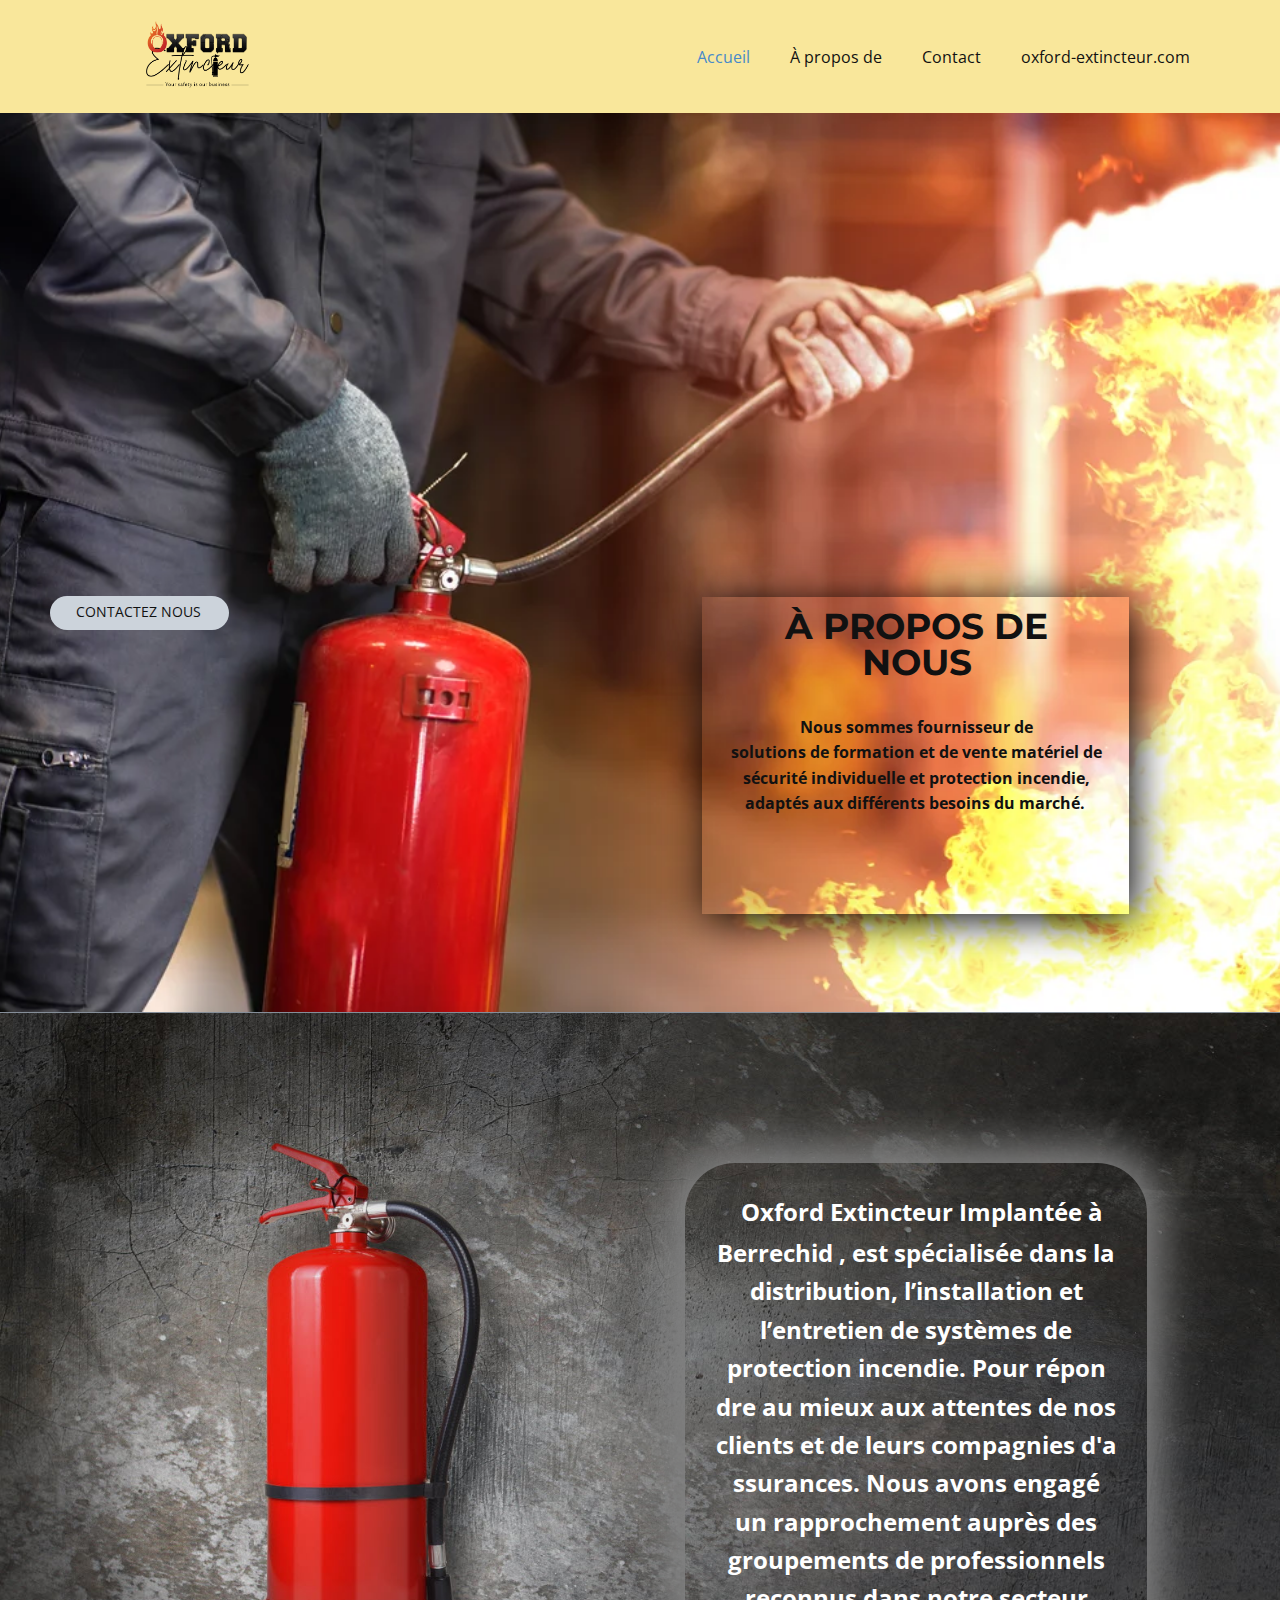
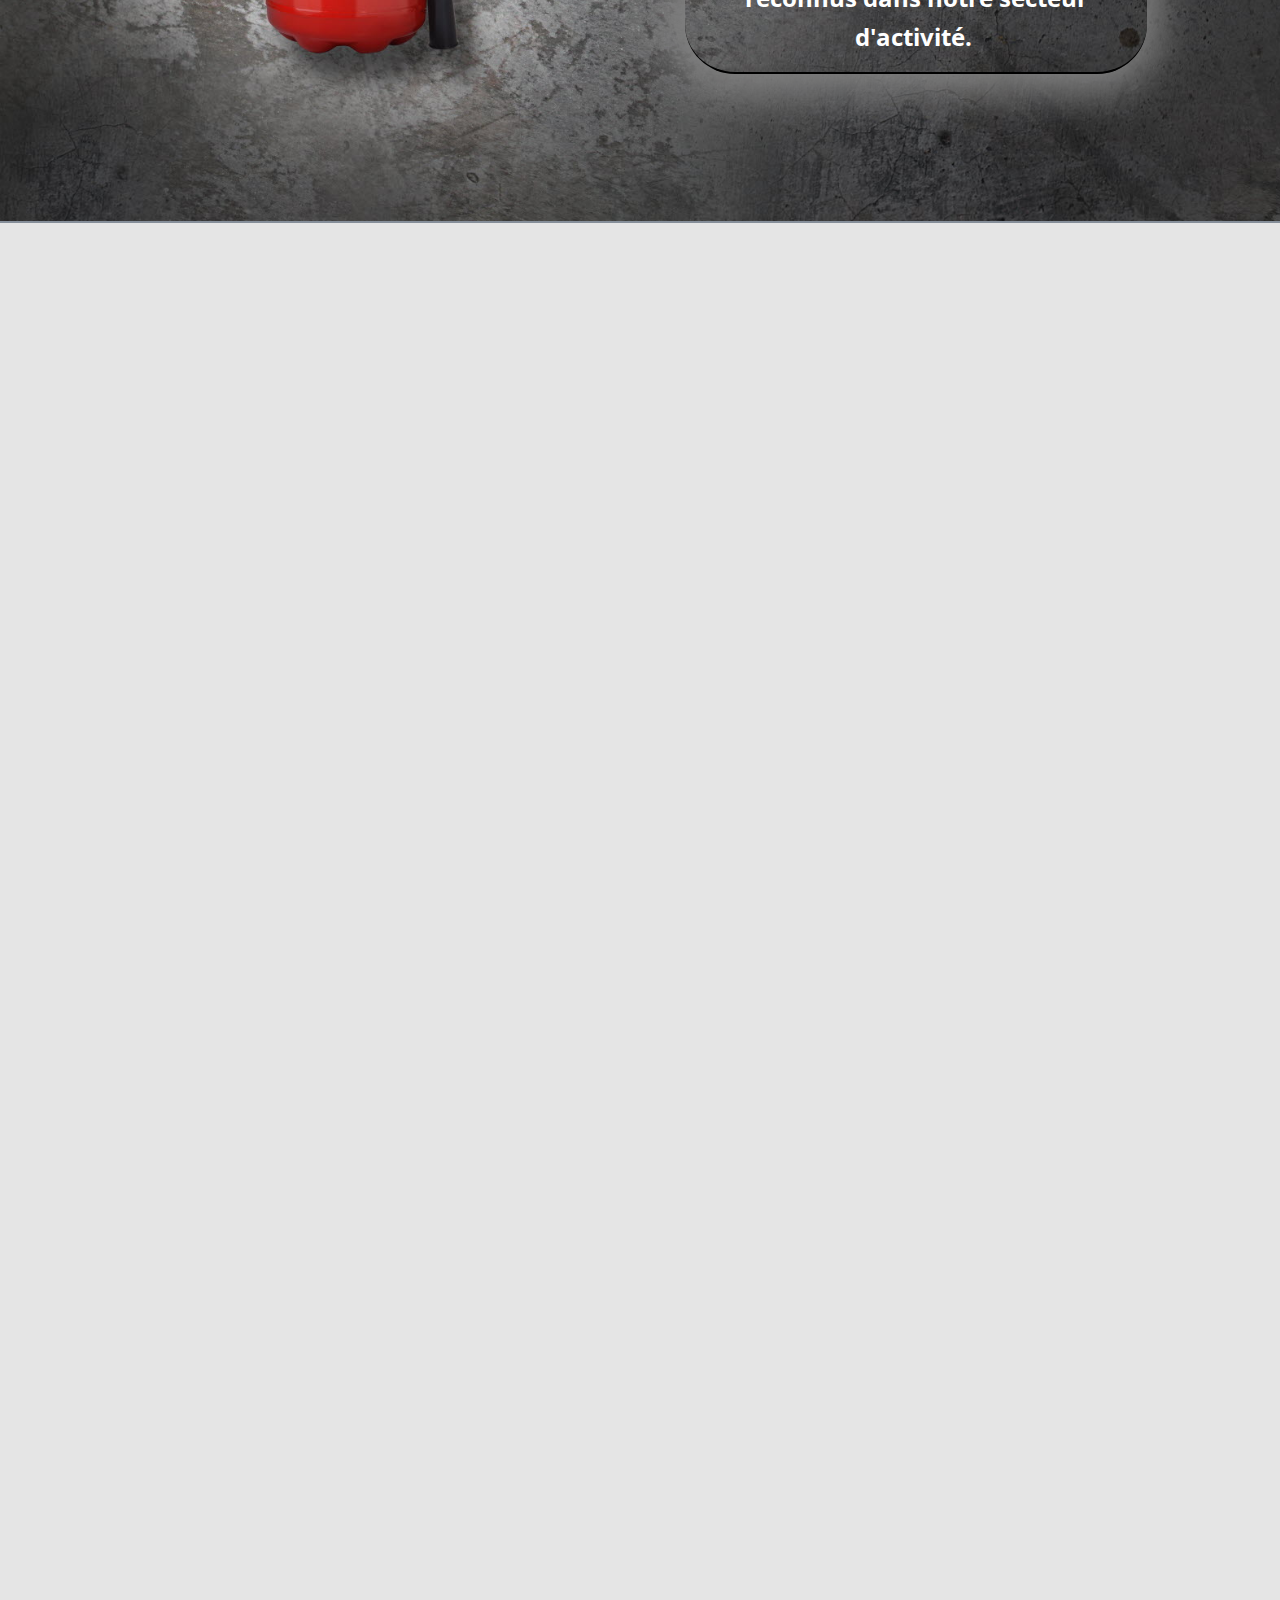
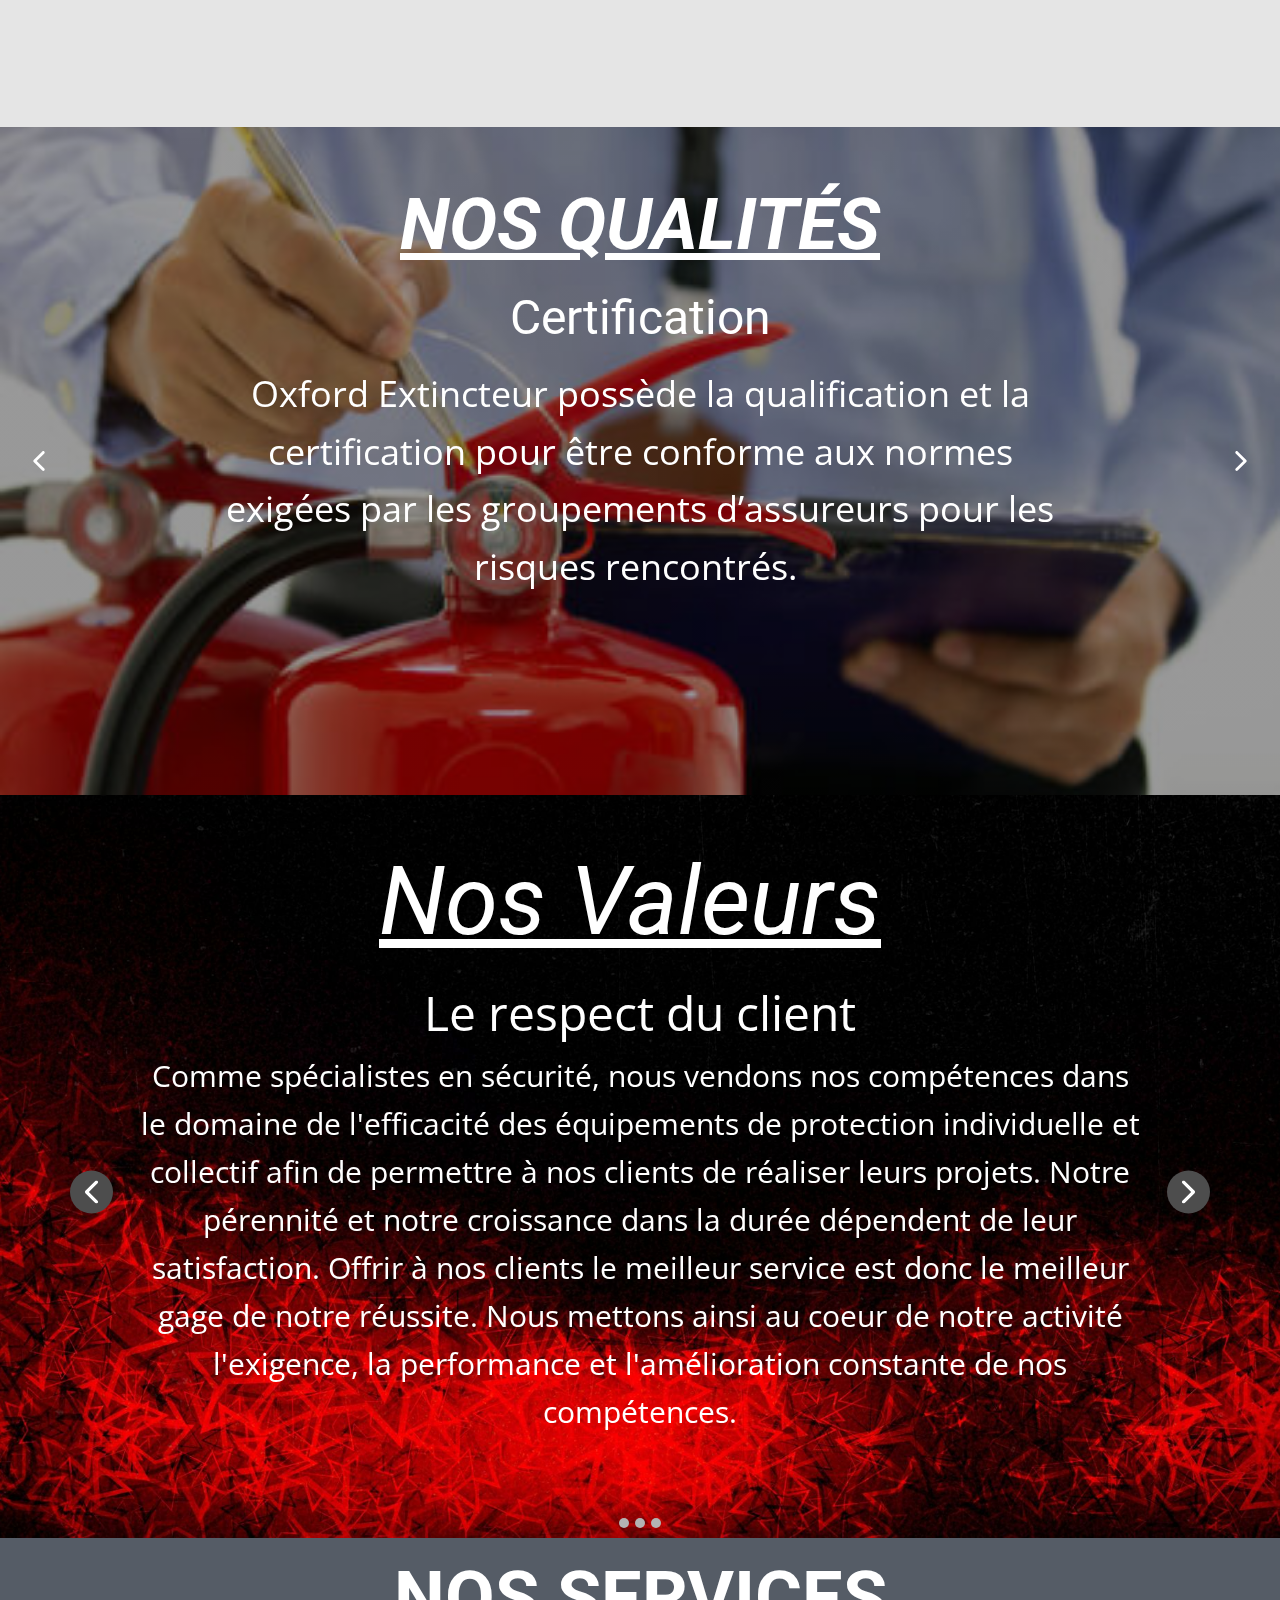
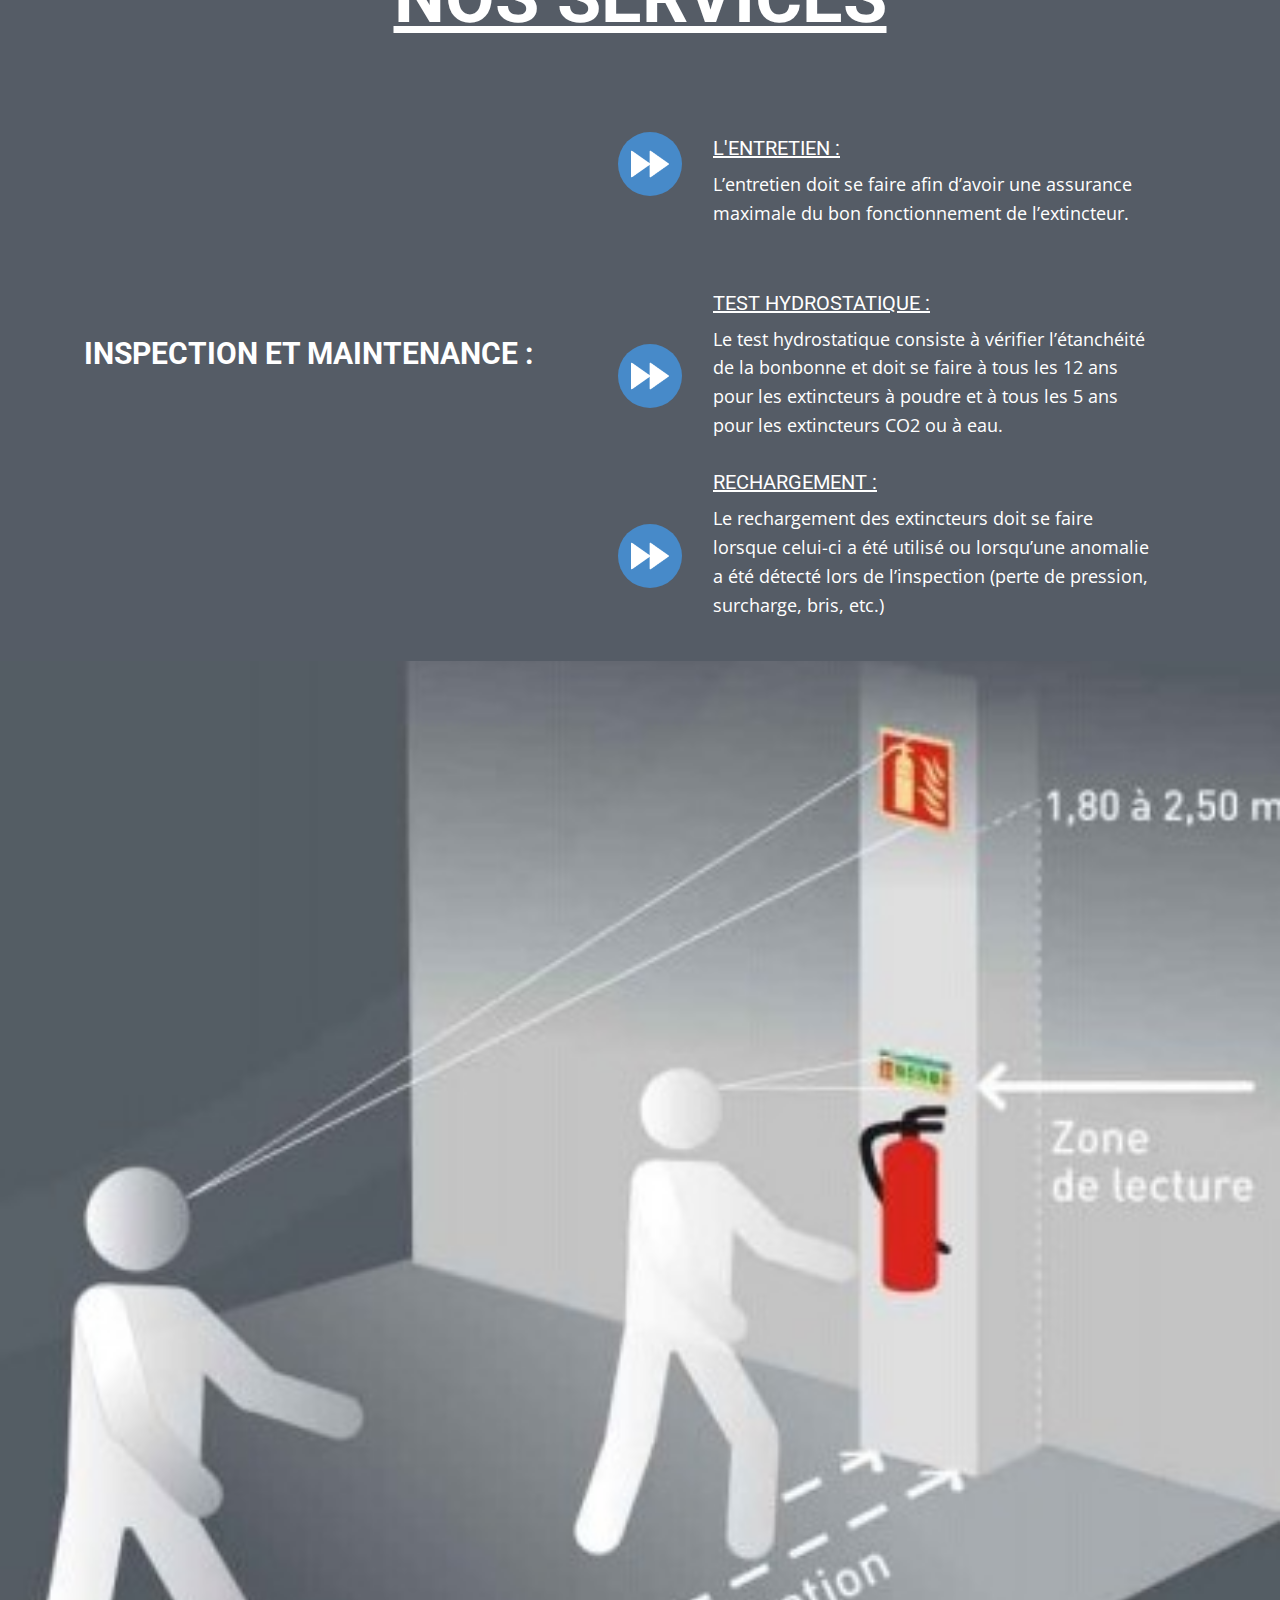
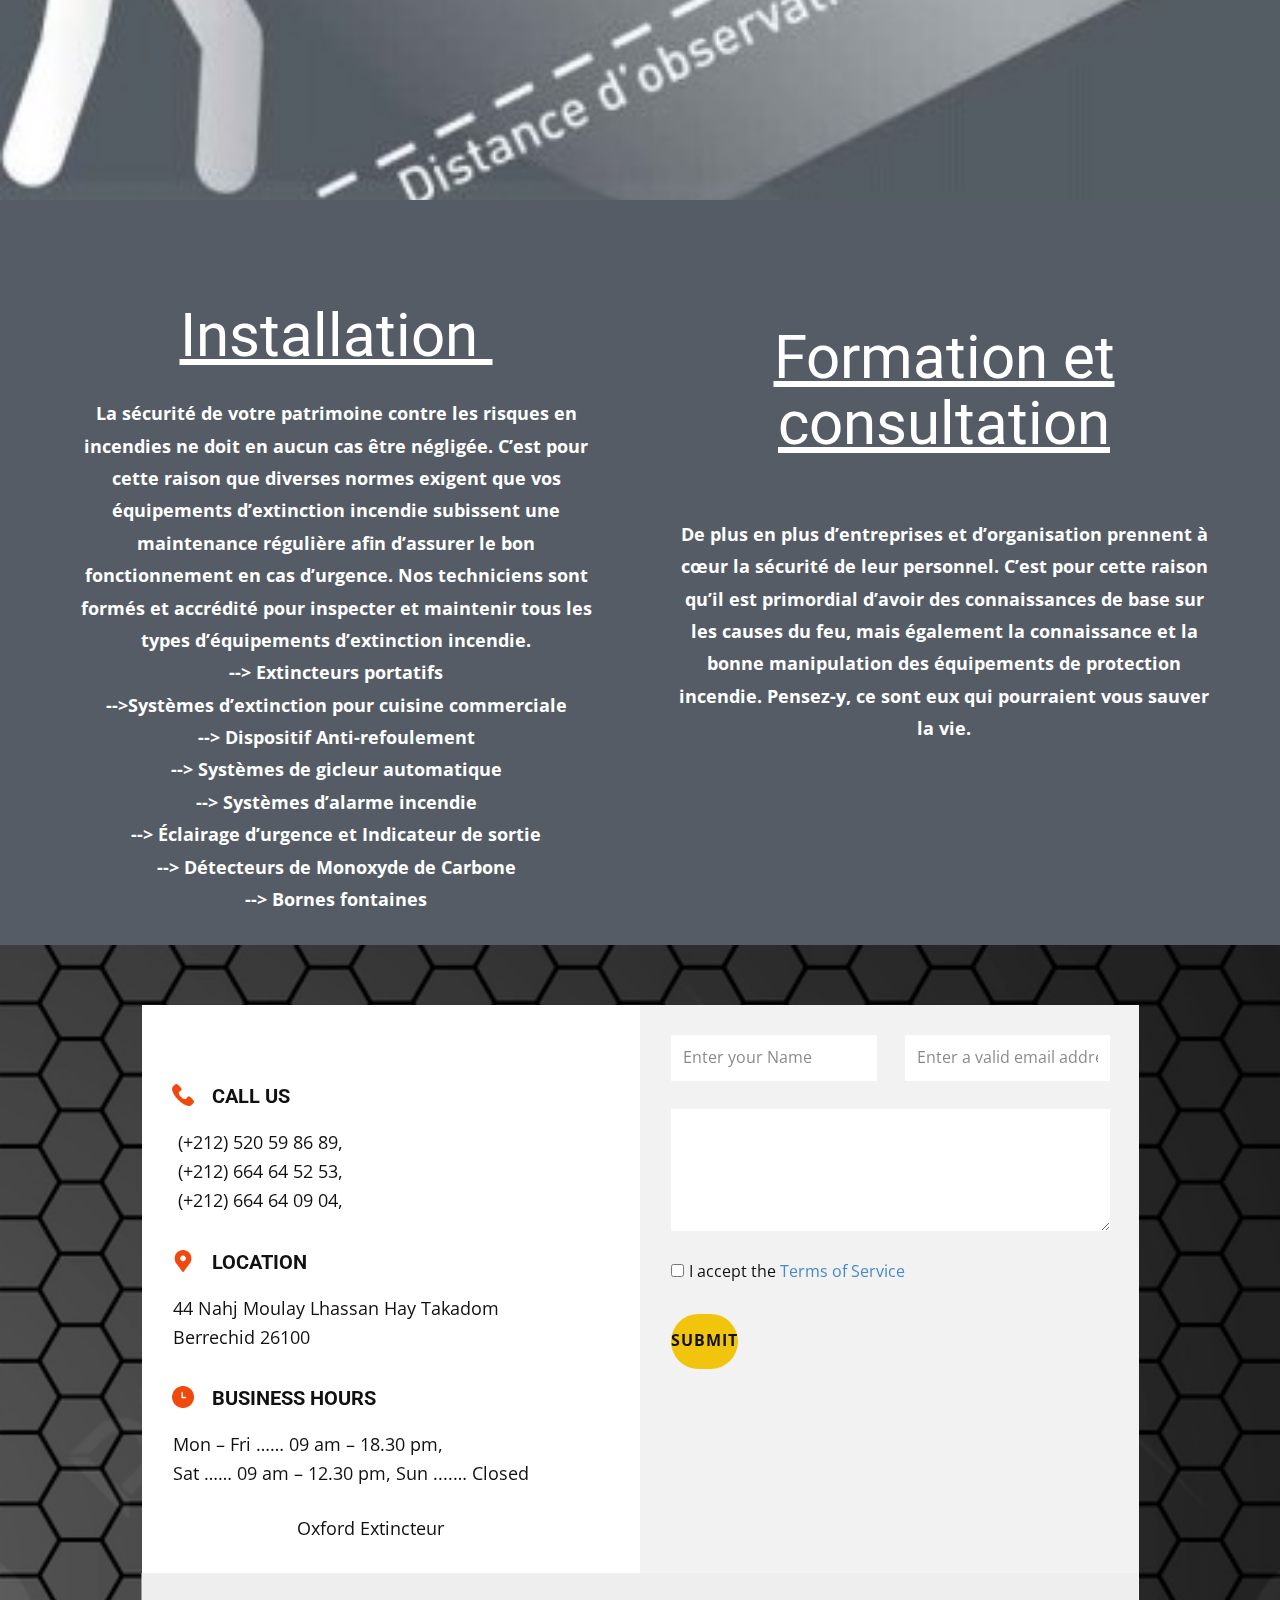
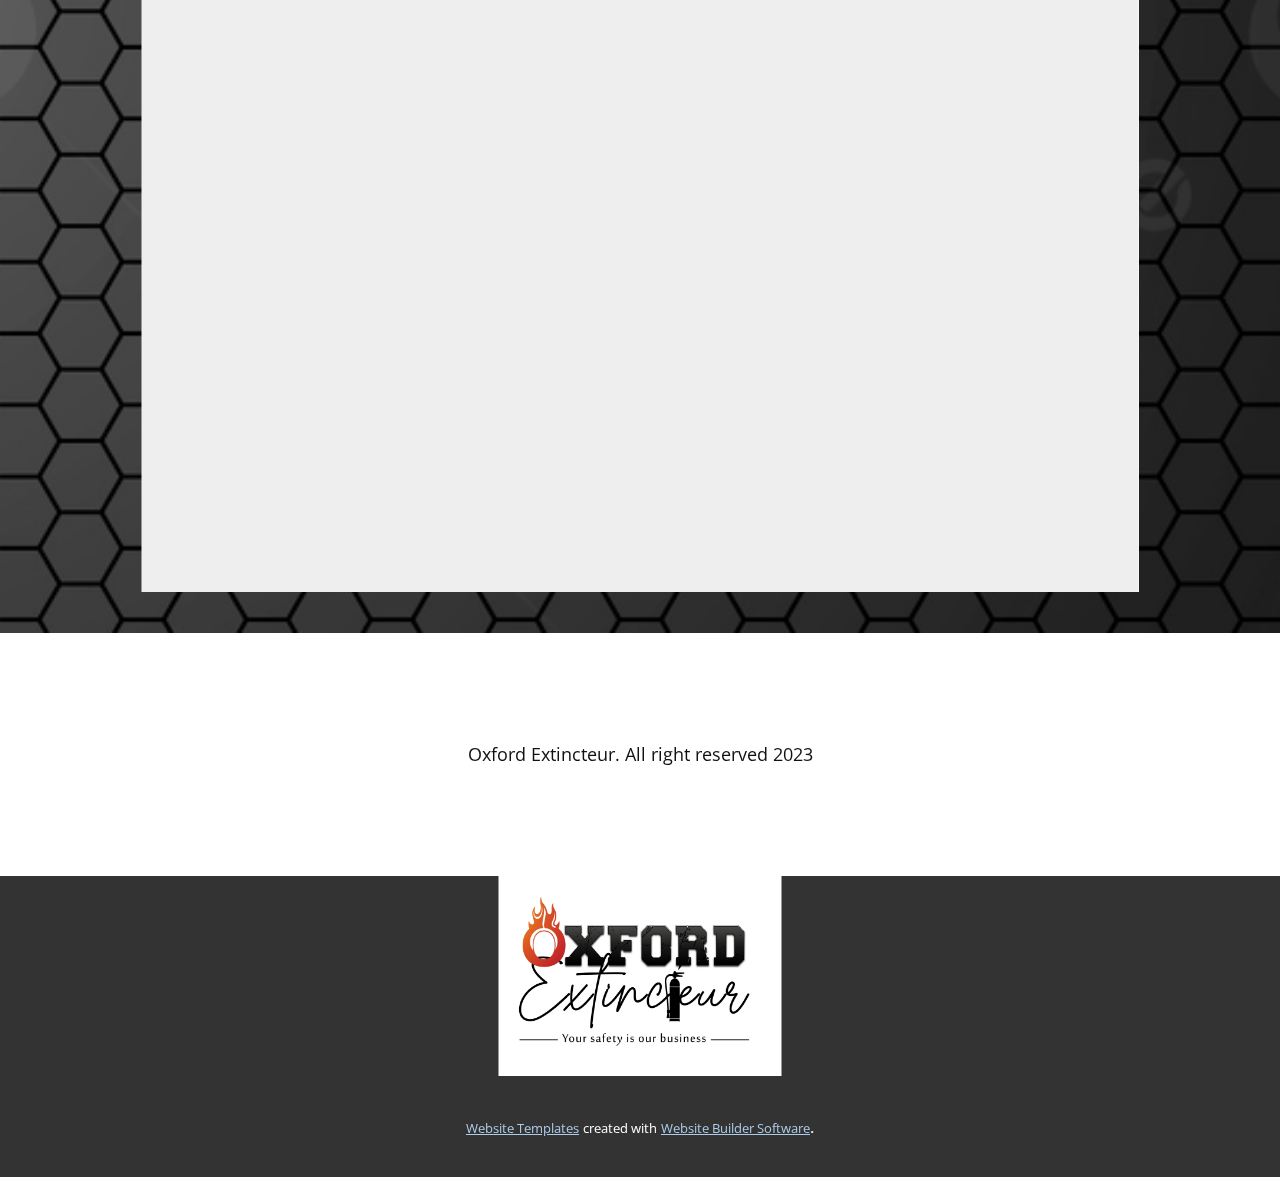
==== index.html @ 71be95d6 "mycomm" ====
<!DOCTYPE html>
<html style="font-size: 16px;" lang="fr"><head>
    <meta name="viewport" content="width=device-width, initial-scale=1.0">
    <meta charset="utf-8">
    <meta name="keywords" content="Plan. Perform. Inspire., Analysis, Planning, Design, Building, Seattle FireDepartment, Follow Us">
    <meta name="description" content="">
    <title>Accueil</title>
    <link rel="stylesheet" href="nicepage.css" media="screen">
<link rel="stylesheet" href="Accueil.css" media="screen">
    <script class="u-script" type="text/javascript" src="jquery.js" defer=""></script>
    <script class="u-script" type="text/javascript" src="nicepage.js" defer=""></script>
    <meta name="generator" content="Nicepage 5.7.9, nicepage.com">
    <meta name="referrer" content="origin">
    <link id="u-theme-google-font" rel="stylesheet" href="https://fonts.googleapis.com/css?family=Roboto:100,100i,300,300i,400,400i,500,500i,700,700i,900,900i|Open+Sans:300,300i,400,400i,500,500i,600,600i,700,700i,800,800i">
    <link id="u-page-google-font" rel="stylesheet" href="https://fonts.googleapis.com/css?family=Montserrat:100,100i,200,200i,300,300i,400,400i,500,500i,600,600i,700,700i,800,800i,900,900i|Playfair+Display:400,400i,500,500i,600,600i,700,700i,800,800i,900,900i">
    
    
    
    
    
    
    
    
    
    
    <script type="application/ld+json">{
		"@context": "http://schema.org",
		"@type": "Organization",
		"name": "",
		"logo": "images/PNG-Noir.png"
}</script>
    <meta name="theme-color" content="#478ac9">
    <meta property="og:title" content="Accueil">
    <meta property="og:type" content="website">
  <meta data-intl-tel-input-cdn-path="intlTelInput/"></head>
  <body data-home-page="Accueil.html" data-home-page-title="Accueil" class="u-body u-xl-mode" data-lang="fr"><header class="u-clearfix u-header u-palette-3-light-2 u-header" id="sec-487e"><div class="u-clearfix u-sheet u-sheet-1">
        <a href="https://nicepage.com" class="u-image u-logo u-image-1" data-image-width="11577" data-image-height="8193">
          <img src="images/PNG-Noir.png" class="u-logo-image u-logo-image-1">
        </a>
        <nav class="u-menu u-menu-one-level u-offcanvas u-menu-1">
          <div class="menu-collapse" style="font-size: 1rem; letter-spacing: 0px;">
            <a class="u-button-style u-custom-left-right-menu-spacing u-custom-padding-bottom u-custom-top-bottom-menu-spacing u-nav-link u-text-active-palette-1-base u-text-hover-palette-2-base" href="#">
              <svg class="u-svg-link" viewBox="0 0 24 24"><use xmlns:xlink="http://www.w3.org/1999/xlink" xlink:href="#menu-hamburger"></use></svg>
              <svg class="u-svg-content" version="1.1" id="menu-hamburger" viewBox="0 0 16 16" x="0px" y="0px" xmlns:xlink="http://www.w3.org/1999/xlink" xmlns="http://www.w3.org/2000/svg"><g><rect y="1" width="16" height="2"></rect><rect y="7" width="16" height="2"></rect><rect y="13" width="16" height="2"></rect>
</g></svg>
            </a>
          </div>
          <div class="u-custom-menu u-nav-container">
            <ul class="u-nav u-unstyled u-nav-1"><li class="u-nav-item"><a class="u-button-style u-nav-link u-text-active-palette-1-base u-text-hover-palette-2-base" href="Accueil.html" style="padding: 10px 20px;">Accueil</a>
</li><li class="u-nav-item"><a class="u-button-style u-nav-link u-text-active-palette-1-base u-text-hover-palette-2-base" href="oxford-extincteur.com" style="padding: 10px 20px;">À propos de</a>
</li><li class="u-nav-item"><a class="u-button-style u-nav-link u-text-active-palette-1-base u-text-hover-palette-2-base" href="tel:0520598689" style="padding: 10px 20px;">Contact</a>
</li><li class="u-nav-item"><a class="u-button-style u-nav-link u-text-active-palette-1-base u-text-hover-palette-2-base" href="Page-1.html" style="padding: 10px 20px;">oxford-extincteur.com</a>
</li></ul>
          </div>
          <div class="u-custom-menu u-nav-container-collapse">
            <div class="u-black u-container-style u-inner-container-layout u-opacity u-opacity-95 u-sidenav">
              <div class="u-inner-container-layout u-sidenav-overflow">
                <div class="u-menu-close"></div>
                <ul class="u-align-center u-nav u-popupmenu-items u-unstyled u-nav-2"><li class="u-nav-item"><a class="u-button-style u-nav-link" href="Accueil.html">Accueil</a>
</li><li class="u-nav-item"><a class="u-button-style u-nav-link" href="oxford-extincteur.com">À propos de</a>
</li><li class="u-nav-item"><a class="u-button-style u-nav-link" href="tel:0520598689">Contact</a>
</li><li class="u-nav-item"><a class="u-button-style u-nav-link" href="Page-1.html">oxford-extincteur.com</a>
</li></ul>
              </div>
            </div>
            <div class="u-black u-menu-overlay u-opacity u-opacity-70"></div>
          </div>
        </nav>
      </div></header>
    <section class="u-clearfix u-image u-section-1" id="carousel_f0d8" data-image-width="1000" data-image-height="668">
      <div class="u-clearfix u-sheet u-sheet-1">
        <a href="tel:0520598689" class="u-btn u-btn-round u-button-style u-hover-palette-4-base u-palette-5-light-1 u-radius-50 u-btn-1">Contactez nous</a>
        <div class="u-align-center u-container-style u-group u-shape-rectangle u-group-1">
          <div class="u-container-layout u-valign-top u-container-layout-1">
            <h3 class="u-custom-font u-font-montserrat u-text u-text-1">à propos de Nous</h3>
            <p class="u-hover-feature u-text u-text-2"> Nous sommes&nbsp;fournisseur de solutions&nbsp;de&nbsp;formation&nbsp;et de vente&nbsp;matériel de sécurité individuelle&nbsp;et protection incendie,
adaptés aux différents besoins du marché.&nbsp;</p>
          </div>
        </div>
      </div>
      
    </section>
    <section class="u-align-center u-clearfix u-palette-5-dark-1 u-valign-middle u-section-2" id="carousel_028d">
      <div class="u-clearfix u-expanded-width u-layout-wrap u-layout-wrap-1">
        <div class="u-gutter-0 u-layout" style="">
          <div class="u-layout-row" style="">
            <div class="u-align-center u-container-style u-layout-cell u-palette-5-dark-1 u-size-60 u-layout-cell-1" data-animation-name="" data-animation-duration="0" data-animation-direction="">
              <div class="u-container-layout u-container-layout-1">
                <img class="u-expanded-width u-image u-image-1" src="images/arriereplan2.jpg" data-image-width="1600" data-image-height="993">
                <div class="u-border-2 u-border-black u-border-no-left u-border-no-right u-border-no-top u-container-style u-group u-preserve-proportions u-radius-50 u-shape-round u-group-1">
                  <div class="u-container-layout u-container-layout-2">
                    <p class="u-align-center u-text u-text-default u-text-1"><span class="u-icon"></span> &nbsp;​ Oxford Extincteur Implantée à Berrechid , est spécialisée dans la
di​stribution, l’installation et l’entretien de systèmes de protection incendie.
Pour rép​on​dre au mieux aux attentes de nos clients et de
leurs compagnies d'a​ssurances. Nous avons engagé un rapprochement auprès des
groupements de professionnels reconnus dans notre secteur d'activité.&nbsp;
                    </p>
                  </div>
                </div>
              </div>
            </div>
          </div>
        </div>
      </div>
    </section>
    <section class="u-align-center u-clearfix u-grey-10 u-section-3" id="carousel_981c">
      <div class="u-clearfix u-sheet u-sheet-1">
        <div class="u-shape u-shape-svg u-text-custom-color-1 u-shape-1" data-animation-name="customAnimationIn" data-animation-duration="1000" data-animation-delay="250">
          <svg class="u-svg-link" preserveAspectRatio="none" viewBox="0 0 160 160" style=""><use xmlns:xlink="http://www.w3.org/1999/xlink" xlink:href="#svg-a0bf"></use></svg>
          <svg xmlns="http://www.w3.org/2000/svg" xmlns:xlink="http://www.w3.org/1999/xlink" version="1.1" xml:space="preserve" class="u-svg-content" viewBox="0 0 160 160" x="0px" y="0px" id="svg-a0bf" style="enable-background:new 0 0 160 160;"><path d="M80,30c27.6,0,50,22.4,50,50s-22.4,50-50,50s-50-22.4-50-50S52.4,30,80,30 M80,0C35.8,0,0,35.8,0,80s35.8,80,80,80
	s80-35.8,80-80S124.2,0,80,0L80,0z"></path></svg>
        </div>
        <div class="u-border-20 u-border-custom-color-1 u-image u-image-circle u-preserve-proportions u-image-1" data-image-width="4288" data-image-height="2848" data-animation-name="customAnimationIn" data-animation-duration="1750" data-animation-direction=""></div>
        <div class="u-grey-90 u-shape u-shape-circle u-shape-2" data-animation-name="customAnimationIn" data-animation-duration="1500" data-animation-delay="500"></div>
        <div class="u-align-center u-container-align-center-lg u-container-align-center-md u-container-align-center-sm u-container-align-center-xl u-container-style u-group u-shape-rectangle u-group-1" data-animation-name="customAnimationIn" data-animation-duration="1500" data-animation-delay="250">
          <div class="u-container-layout u-container-layout-1">
            <h1 class="u-align-center u-text u-text-body-alt-color u-text-1"><b><u>Notre</u></b><u>&nbsp;vision</u>&nbsp;
            </h1>
            <p class="u-align-center u-large-text u-text u-text-body-alt-color u-text-variant u-text-2">Nous voulons faire &nbsp;non
seulement un fournisseur d’extincteurs de qualité mais aussi le premier
partenaire de la sécurité incendie au Maroc. Pour cela, nous sommes constamment
en train de développer notre offre en adaptant nos solutions aux spécifications
des clients et à l’évolution du marché. Cette relation de partenariat couvre
aussi du contenu utile et des recommandations spécifiques aux secteurs
d’activités de notre clientèle, afin de garder une relation pérenne et
encourager nos partenaires à devenir à leur tour des acteurs de la sécurité
anti-incendie.&nbsp;<br>
              <br>
              <br>&nbsp;&nbsp;
            </p>
          </div>
        </div>
        <div class="u-shape u-shape-svg u-text-custom-color-1 u-shape-3" data-animation-name="customAnimationIn" data-animation-duration="1250" data-animation-delay="500">
          <svg class="u-svg-link" preserveAspectRatio="none" viewBox="0 0 160 160" style=""><use xmlns:xlink="http://www.w3.org/1999/xlink" xlink:href="#svg-2818"></use></svg>
          <svg xmlns="http://www.w3.org/2000/svg" xmlns:xlink="http://www.w3.org/1999/xlink" version="1.1" xml:space="preserve" class="u-svg-content" viewBox="0 0 160 160" x="0px" y="0px" id="svg-2818" style="enable-background:new 0 0 160 160;"><path d="M80,30c27.6,0,50,22.4,50,50s-22.4,50-50,50s-50-22.4-50-50S52.4,30,80,30 M80,0C35.8,0,0,35.8,0,80s35.8,80,80,80
	s80-35.8,80-80S124.2,0,80,0L80,0z"></path></svg>
        </div>
      </div>
    </section>
    <section class="u-align-center u-clearfix u-valign-middle-xs u-section-4" id="sec-8fe6">
      <div id="carousel-bd35" data-interval="5000" data-u-ride="carousel" class="u-carousel u-carousel-duration-7250 u-expanded-width u-slider u-slider-1">
        <ol class="u-absolute-hcenter u-carousel-indicators u-hidden u-carousel-indicators-1">
          <li data-u-target="#carousel-bd35" class="u-active u-grey-30" data-u-slide-to="0"></li>
          <li data-u-target="#carousel-bd35" class="u-grey-30" data-u-slide-to="1"></li>
          <li data-u-target="#carousel-bd35" class="u-grey-30" data-u-slide-to="2"></li>
        </ol>
        <div class="u-carousel-inner" role="listbox">
          <div class="u-active u-align-center u-carousel-item u-container-style u-image u-shading u-slide u-image-1" data-image-width="458" data-image-height="254">
            <div class="u-container-layout u-container-layout-1">
              <h1 class="u-text u-text-1">Nos qualités</h1>
              <h2 class="u-text u-text-default u-text-2"> Certification </h2>
              <p class="u-text u-text-3">Oxford Extincteur possède la qualification et la certification pour être conforme aux
normes exigées par les groupements d’assureurs pour les risques rencontrés.&nbsp;</p>
            </div>
          </div>
          <div class="u-align-center u-carousel-item u-container-style u-image u-shading u-slide u-image-2" data-image-width="850" data-image-height="567">
            <div class="u-container-layout u-container-layout-2">
              <h1 class="u-text u-text-4">Nos qualités</h1>
              <h2 class="u-text u-text-5"> La Structure</h2>
              <p class="u-text u-text-6">Depuis sa fondation, nous
avons su nous démarquer de la compétition par nos produits de grande qualité.
Notre toute petite éq​​uipe de travail a dû travailler avec acharnement afin de
donner le service le plus complet possible.</p>
            </div>
          </div>
          <div class="u-carousel-item u-container-style u-expanded-width u-image u-slide u-image-3" data-image-width="2560" data-image-height="1145">
            <div class="u-container-layout u-container-layout-3">
              <h1 class="u-align-center u-text u-text-body-alt-color u-text-7">Nos qualités</h1>
              <h2 class="u-text u-text-body-alt-color u-text-default u-text-8"> La Spécialisation</h2>
              <p class="u-text u-text-body-alt-color u-text-9">Oxford Extincteur est spécialisé dans la
réparation, l’entretien et la vérification d’équipements de protection tel qu’extincteur
portatif, système d’alarme incendie, système automatique de cuisine, éclairage
d’urgence, gicleur automatique et la canalisation incendie.</p>
            </div>
          </div>
        </div>
        <a class="u-absolute-vcenter u-carousel-control u-carousel-control-prev u-hidden-sm u-hidden-xs u-spacing-9 u-carousel-control-1" href="#carousel-bd35" role="button" data-u-slide="prev">
          <span aria-hidden="true">
            <svg viewBox="0 0 451.847 451.847"><path d="M97.141,225.92c0-8.095,3.091-16.192,9.259-22.366L300.689,9.27c12.359-12.359,32.397-12.359,44.751,0
c12.354,12.354,12.354,32.388,0,44.748L173.525,225.92l171.903,171.909c12.354,12.354,12.354,32.391,0,44.744
c-12.354,12.365-32.386,12.365-44.745,0l-194.29-194.281C100.226,242.115,97.141,234.018,97.141,225.92z"></path></svg>
          </span>
          <span class="sr-only">
            <svg viewBox="0 0 451.847 451.847"><path d="M97.141,225.92c0-8.095,3.091-16.192,9.259-22.366L300.689,9.27c12.359-12.359,32.397-12.359,44.751,0
c12.354,12.354,12.354,32.388,0,44.748L173.525,225.92l171.903,171.909c12.354,12.354,12.354,32.391,0,44.744
c-12.354,12.365-32.386,12.365-44.745,0l-194.29-194.281C100.226,242.115,97.141,234.018,97.141,225.92z"></path></svg>
          </span>
        </a>
        <a class="u-absolute-vcenter u-carousel-control u-carousel-control-next u-hidden-sm u-hidden-xs u-spacing-9 u-carousel-control-2" href="#carousel-bd35" role="button" data-u-slide="next">
          <span aria-hidden="true">
            <svg viewBox="0 0 451.846 451.847"><path d="M345.441,248.292L151.154,442.573c-12.359,12.365-32.397,12.365-44.75,0c-12.354-12.354-12.354-32.391,0-44.744
L278.318,225.92L106.409,54.017c-12.354-12.359-12.354-32.394,0-44.748c12.354-12.359,32.391-12.359,44.75,0l194.287,194.284
c6.177,6.18,9.262,14.271,9.262,22.366C354.708,234.018,351.617,242.115,345.441,248.292z"></path></svg>
          </span>
          <span class="sr-only">
            <svg viewBox="0 0 451.846 451.847"><path d="M345.441,248.292L151.154,442.573c-12.359,12.365-32.397,12.365-44.75,0c-12.354-12.354-12.354-32.391,0-44.744
L278.318,225.92L106.409,54.017c-12.354-12.359-12.354-32.394,0-44.748c12.354-12.359,32.391-12.359,44.75,0l194.287,194.284
c6.177,6.18,9.262,14.271,9.262,22.366C354.708,234.018,351.617,242.115,345.441,248.292z"></path></svg>
          </span>
        </a>
      </div>
      <style data-mode="XXL">@media (max-width: 0px) {
  .u-block-57dd-2 {
    min-height: 613px;
  }
  .u-section-4 .u-slider-1 {
    width: 758px;
    min-height: 478px;
    height: auto;
    margin-top: 60px;
    margin-bottom: 60px;
    margin-left: auto;
    margin-right: auto;
  }
  .u-section-4 .u-carousel-indicators-1 {
    position: absolute;
    bottom: 10px;
    width: auto;
    height: auto;
  }
  .u-section-4 .u-image-1 {
    background-image: linear-gradient(0deg, rgba(0,0,0,0.4), rgba(0,0,0,0.4)), url("[data-uri]");
    background-position: 50% 50%;
  }
  .u-section-4 .u-container-layout-1 {
    padding-top: 30px;
    padding-bottom: 30px;
    padding-left: 60px;
    padding-right: 60px;
  }
  .u-section-4 .u-text-2 {
    margin-top: 0;
    margin-bottom: 0;
    margin-left: auto;
    margin-right: auto;
  }
  .u-section-4 .u-text-3 {
    width: 409px;
    margin-top: 20px;
    margin-left: auto;
    margin-right: auto;
    margin-bottom: 0;
  }
  .u-block-57dd-34 {
    border-style: none;
    font-weight: 700;
    text-transform: uppercase;
    font-size: 0.875rem;
    letter-spacing: 1px;
    background-image: none;
    margin-top: 30px;
    margin-left: auto;
    margin-right: auto;
    margin-bottom: 0;
  }
  .u-section-4 .u-image-2 {
    background-image: linear-gradient(0deg, rgba(0,0,0,0.4), rgba(0,0,0,0.4)), url("[data-uri]");
    background-position: 50% 50%;
  }
  .u-section-4 .u-container-layout-2 {
    padding-top: 30px;
    padding-bottom: 30px;
    padding-left: 60px;
    padding-right: 60px;
  }
  .u-section-4 .u-text-5 {
    margin-top: 0;
    margin-bottom: 0;
    margin-left: auto;
    margin-right: auto;
  }
  .u-section-4 .u-text-6 {
    width: 409px;
    margin-top: 20px;
    margin-left: auto;
    margin-right: auto;
    margin-bottom: 0;
  }
  .u-block-57dd-39 {
    border-style: none;
    font-weight: 700;
    text-transform: uppercase;
    font-size: 0.875rem;
    letter-spacing: 1px;
    background-image: none;
    margin-top: 30px;
    margin-left: auto;
    margin-right: auto;
    margin-bottom: 0;
  }
  .u-section-4 .u-carousel-control-1 {
    width: 38px;
    height: 38px;
    background-image: none;
    left: -58px;
    position: absolute;
    right: auto;
  }
  .u-section-4 .u-carousel-control-2 {
    width: 38px;
    height: 38px;
    background-image: none;
    left: auto;
    position: absolute;
    right: -58px;
  }
}</style>
    </section>
    <section class="u-align-center u-clearfix u-image u-section-5" id="sec-6531" data-image-width="4000" data-image-height="2250">
      <div class="u-clearfix u-sheet u-valign-bottom-xs u-sheet-1">
        <div id="carousel-5989" data-interval="5000" data-u-ride="carousel" class="u-carousel u-carousel-duration-7250 u-carousel-left u-expanded-width u-slider u-slider-1">
          <ol class="u-absolute-hcenter u-carousel-indicators u-carousel-indicators-1">
            <li data-u-target="#carousel-5989" class="u-active u-grey-30 u-shape-circle" data-u-slide-to="0" style="width: 10px; height: 10px;"></li>
            <li data-u-target="#carousel-5989" class="u-grey-30 u-shape-circle" data-u-slide-to="1" style="width: 10px; height: 10px;"></li>
            <li data-u-target="#carousel-5989" class="u-grey-30 u-shape-circle" data-u-slide-to="2" style="width: 10px; height: 10px;"></li>
          </ol>
          <div class="u-carousel-inner" role="listbox" style="">
            <div class="u-active u-align-center u-carousel-item u-container-style u-slide">
              <div class="u-container-layout u-container-layout-1">
                <h1 class="u-text u-text-body-alt-color u-title u-text-1"> Nos Valeurs<span style="font-style: italic;"></span>
                </h1>
                <p class="u-large-text u-text u-text-body-alt-color u-text-variant u-text-2">
                  <span style="font-size: 3rem;"> Le respect du client</span>
                  <br>
                  <span style="font-size: 1.875rem;">Comme spécialistes en sécurité,
nous vendons nos compétences dans le domaine de l'efficacité des équipements de
protection individuelle et collectif afin de permettre à nos clients de
réaliser leurs projets.
Notre pérennité et notre
croissance dans la durée dépendent de leur satisfaction. Offrir à nos clients
le meilleur service est donc le meilleur gage de notre réussite.
Nous
mettons ainsi au coeur de notre activité l'exigence, la performance et
l'amélioration constante de nos compétences.</span>
                </p>
              </div>
            </div>
            <div class="u-align-center u-carousel-item u-container-style u-slide">
              <div class="u-container-layout u-container-layout-2">
                <h1 class="u-text u-text-body-alt-color u-title u-text-3"> Nos Valeurs<span style="font-style: italic;"></span>
                </h1>
                <p class="u-large-text u-text u-text-body-alt-color u-text-variant u-text-4">
                  <span style="font-size: 3rem;">Le respect des personnes</span>
                  <br> Notre
volonté est de favoriser des relations positives avec tous nos interlocuteurs.
Nous le faisons dans un&nbsp;esprit d’honnêteté&nbsp;et de
respect mutuel pour établir un dialogue profitable à tous.
Avec
nos collaborateurs, nous recherchons le développement et l’épanouissement de chacun au sein de l’entreprise, dans l’exercice de ses responsabilités.&nbsp;
                </p>
              </div>
            </div>
            <div class="u-align-center u-carousel-item u-container-style u-slide">
              <div class="u-container-layout u-container-layout-3">
                <p class="u-align-center u-large-text u-text u-text-body-alt-color u-text-variant u-text-5">
                  <span style="font-size: 3rem;">
                    <span style="font-weight: 700;">Le respect de l'environnement</span>
                  </span>
                  <br>
                  <span style="font-size: 1.875rem;"></span>
                  <span style="font-size: 1.875rem;">L'environnement
est au coeur de notre vision.
Nous sommes d'autant plus conscients des conséquences négatives d'une
croissance menée sans discernement.&nbsp;Nous adhérons donc pleinement aux
principes du développement durable qui constitue un pilier de l'entreprise
d'aujourdhui.&nbsp;Notre responsabilité est de fournir à nos clients
des solutions toujours plus respectueuses du milieu naturel.&nbsp;Dans
le fonctionnement général de notre activité, nous cherchons à réduire au
maximum notre empreinte écologique.</span>
                </p>
                <h1 class="u-text u-text-body-alt-color u-title u-text-6"> Nos Valeurs<span style="font-style: italic;"></span>
                </h1>
              </div>
            </div>
          </div>
          <a class="u-absolute-vcenter u-carousel-control u-carousel-control-prev u-grey-70 u-hidden-xs u-icon-circle u-spacing-10 u-carousel-control-1" href="#carousel-5989" role="button" data-u-slide="prev">
            <span aria-hidden="true">
              <svg viewBox="0 0 451.847 451.847"><path d="M97.141,225.92c0-8.095,3.091-16.192,9.259-22.366L300.689,9.27c12.359-12.359,32.397-12.359,44.751,0
c12.354,12.354,12.354,32.388,0,44.748L173.525,225.92l171.903,171.909c12.354,12.354,12.354,32.391,0,44.744
c-12.354,12.365-32.386,12.365-44.745,0l-194.29-194.281C100.226,242.115,97.141,234.018,97.141,225.92z"></path></svg>
            </span>
            <span class="sr-only">
              <svg viewBox="0 0 451.847 451.847"><path d="M97.141,225.92c0-8.095,3.091-16.192,9.259-22.366L300.689,9.27c12.359-12.359,32.397-12.359,44.751,0
c12.354,12.354,12.354,32.388,0,44.748L173.525,225.92l171.903,171.909c12.354,12.354,12.354,32.391,0,44.744
c-12.354,12.365-32.386,12.365-44.745,0l-194.29-194.281C100.226,242.115,97.141,234.018,97.141,225.92z"></path></svg>
            </span>
          </a>
          <a class="u-absolute-vcenter u-carousel-control u-carousel-control-next u-grey-70 u-hidden-xs u-icon-circle u-spacing-10 u-carousel-control-2" href="#carousel-5989" role="button" data-u-slide="next">
            <span aria-hidden="true">
              <svg viewBox="0 0 451.846 451.847"><path d="M345.441,248.292L151.154,442.573c-12.359,12.365-32.397,12.365-44.75,0c-12.354-12.354-12.354-32.391,0-44.744
L278.318,225.92L106.409,54.017c-12.354-12.359-12.354-32.394,0-44.748c12.354-12.359,32.391-12.359,44.75,0l194.287,194.284
c6.177,6.18,9.262,14.271,9.262,22.366C354.708,234.018,351.617,242.115,345.441,248.292z"></path></svg>
            </span>
            <span class="sr-only">
              <svg viewBox="0 0 451.846 451.847"><path d="M345.441,248.292L151.154,442.573c-12.359,12.365-32.397,12.365-44.75,0c-12.354-12.354-12.354-32.391,0-44.744
L278.318,225.92L106.409,54.017c-12.354-12.359-12.354-32.394,0-44.748c12.354-12.359,32.391-12.359,44.75,0l194.287,194.284
c6.177,6.18,9.262,14.271,9.262,22.366C354.708,234.018,351.617,242.115,345.441,248.292z"></path></svg>
            </span>
          </a>
        </div>
      </div>
      <style data-mode="XXL">@media (max-width: 0px) {
   .u-section-5 {
    background-image: none;
  }
  .u-section-5 .u-sheet-1 {
    min-height: 579px;
  }
  .u-section-5 .u-slider-1 {
    min-height: 480px;
    width: 763px;
    margin-top: 50px;
    margin-bottom: 50px;
    margin-left: auto;
    margin-right: auto;
  }
  .u-section-5 .u-carousel-indicators-1 {
    position: absolute;
    bottom: 10px;
    width: auto;
    height: auto;
  }
  .u-section-5 .u-container-layout-1 {
    padding-top: 30px;
    padding-bottom: 30px;
    padding-left: 80px;
    padding-right: 80px;
  }
  .u-block-98ad-18 {
    width: 83px;
    height: 83px;
    background-image: url("[data-uri]");
    background-position: 50% 50%;
    margin-top: 0;
    margin-bottom: 0;
    margin-left: auto;
    margin-right: auto;
  }
  .u-section-5 .u-text-2 {
    margin-top: 20px;
    margin-left: 0;
    margin-right: 0;
    margin-bottom: 0;
    font-size: 1.25rem;
  }
  .u-block-98ad-16 {
    font-weight: 700;
    margin-top: 35px;
    margin-left: auto;
    margin-right: auto;
    margin-bottom: 0;
  }
  .u-block-98ad-17 {
    font-size: 1rem;
    font-weight: 400;
    margin-top: 15px;
    margin-left: auto;
    margin-right: auto;
    margin-bottom: 0;
  }
  .u-section-5 .u-container-layout-2 {
    padding-top: 30px;
    padding-bottom: 30px;
    padding-left: 80px;
    padding-right: 80px;
  }
  .u-block-98ad-21 {
    width: 83px;
    height: 83px;
    background-image: url("[data-uri]");
    background-position: 50% 50%;
    margin-top: 0;
    margin-bottom: 0;
    margin-left: auto;
    margin-right: auto;
  }
  .u-section-5 .u-text-4 {
    margin-top: 20px;
    margin-left: 0;
    margin-right: 0;
    margin-bottom: 0;
    font-size: 1.25rem;
  }
  .u-block-98ad-23 {
    font-weight: 700;
    margin-top: 35px;
    margin-left: auto;
    margin-right: auto;
    margin-bottom: 0;
  }
  .u-block-98ad-24 {
    font-size: 1rem;
    font-weight: 400;
    margin-top: 15px;
    margin-left: auto;
    margin-right: auto;
    margin-bottom: 0;
  }
  .u-section-5 .u-carousel-control-1 {
    width: 43px;
    height: 43px;
    background-image: none;
  }
  .u-section-5 .u-carousel-control-2 {
    width: 43px;
    height: 43px;
    background-image: none;
    left: auto;
    position: absolute;
    right: 0;
  }
}</style>
    </section>
    <section class="u-clearfix u-palette-5-dark-2 u-section-6" id="sec-11e0">
      <div class="u-clearfix u-sheet u-sheet-1">
        <h1 class="u-text u-text-default u-text-1"><b><u>NOS
SERVICES</u></b>
        </h1>
        <div class="u-expanded-width-xs u-list u-list-1">
          <div class="u-repeater u-repeater-1">
            <div class="u-container-style u-list-item u-repeater-item">
              <div class="u-container-layout u-similar-container u-container-layout-1">
                <h5 class="u-align-center-xs u-text u-text-2"> L'ENTRETIEN :</h5>
                <p class="u-text u-text-3">L’entretien doit se faire afin d’avoir une assurance maximale du bon fonctionnement de
l’extincteur.</p><span class="u-file-icon u-icon u-icon-circle u-palette-1-base u-text-white u-icon-1"><img src="images/149660-7a6e120c.png" alt=""></span>
              </div>
            </div>
            <div class="u-container-style u-list-item u-repeater-item">
              <div class="u-container-layout u-similar-container u-container-layout-2">
                <h5 class="u-align-center-xs u-text u-text-4"> TEST HYDROSTATIQUE :</h5>
                <p class="u-text u-text-5"> Le&nbsp;test hydrostatique&nbsp;consiste à vérifier l’étanchéité de la bonbonne et doit se
faire à tous les 12 ans pour les extincteurs à poudre&nbsp;et&nbsp;à&nbsp;tous
les 5 ans pour les extincteurs CO2&nbsp;ou à eau.&nbsp;</p><span class="u-file-icon u-icon u-icon-circle u-palette-1-base u-text-white u-icon-2"><img src="images/149660-7a6e120c.png" alt=""></span>
              </div>
            </div>
            <div class="u-container-style u-list-item u-repeater-item">
              <div class="u-container-layout u-similar-container u-container-layout-3">
                <h5 class="u-align-center-xs u-text u-text-6"> RECHARGEMENT :</h5>
                <p class="u-text u-text-7"> Le&nbsp;rechargement<i>&nbsp;</i>des extincteurs doit se faire lorsque celui-ci a été utilisé ou lorsqu’une
anomalie a été détecté lors de l’inspection (perte de pression, surcharge,
bris,&nbsp;etc.)
                </p><span class="u-file-icon u-icon u-icon-circle u-palette-1-base u-text-white u-icon-3"><img src="images/149660-7a6e120c.png" alt=""></span>
              </div>
            </div>
          </div>
        </div>
        <h5 class="u-align-center-xs u-text u-text-8"> Inspection et maintenance :</h5>
      </div>
    </section>
    <section class="u-align-center-lg u-align-center-md u-align-center-xl u-align-left-sm u-align-left-xs u-clearfix u-palette-5-dark-2 u-section-7" id="carousel_d91b">
      <img class="u-expanded-width u-image u-image-1" src="images/Installation-extincteur-niveau1.jpg" data-image-width="413" data-image-height="391">
      <div class="u-container-align-center u-container-style u-group u-palette-5-dark-2 u-shape-rectangle u-group-1">
        <div class="u-container-layout u-container-layout-1">
          <h2 class="u-align-center u-text u-text-1"> Installation&nbsp;</h2>
          <p class="u-align-center u-text u-text-2">
            <span style="font-weight: 700;"></span> La
sécurité de votre patrimoine contre les risques en incendies ne doit en aucun
cas être négligée. C’est pour cette raison que diverses normes exigent que vos
équipements d’extinction incendie subissent une maintenance régulière afin
d’assurer le bon fonctionnement en cas d’urgence. Nos techniciens sont formés
et accrédité pour inspecter et maintenir tous les types d’équipements
d’extinction incendie. <br>--&gt; Extincteurs
     portatifs<br>--&gt;Systèmes
     d’extinction pour cuisine commerciale<br>--&gt; Dispositif
     Anti-refoulement<br>--&gt; Systèmes
     de gicleur automatique<br>--&gt; Systèmes
     d’alarme incendie<br>--&gt; Éclairage
     d’urgence et Indicateur de sortie<br>--&gt; Détecteurs
     de Monoxyde de Carbone<br>--&gt; Bornes
     fontaines
          </p>
        </div>
      </div>
      <div class="u-align-center u-container-align-center u-container-style u-group u-palette-5-dark-2 u-shape-rectangle u-group-2">
        <div class="u-container-layout u-container-layout-2">
          <h2 class="u-text u-text-3"> Formation et
consultation </h2>
          <p class="u-text u-text-4">
            <span style="font-weight: 700;"></span>
            <br>De plus
en plus d’entreprises et d’organisation prennent à cœur la sécurité de leur
personnel. C’est pour cette raison qu’il est primordial d’avoir des connaissances
de base sur les causes du feu, mais également la connaissance et la bonne
manipulation des équipements de protection incendie. Pensez-y, ce sont eux qui
pourraient vous sauver la vie.
          </p>
        </div>
      </div>
    </section>
    <section class="u-clearfix u-image u-section-8" id="carousel_f4fe" data-image-width="1200" data-image-height="563">
      <div class="u-clearfix u-sheet u-sheet-1">
        <div class="u-clearfix u-expanded-width-xs u-gutter-0 u-layout-wrap u-layout-wrap-1">
          <div class="u-layout">
            <div class="u-layout-row">
              <div class="u-align-left u-container-style u-layout-cell u-size-30 u-white u-layout-cell-1">
                <div class="u-container-layout u-container-layout-1">
                  <div class="u-expanded-width u-list u-list-1">
                    <div class="u-repeater u-repeater-1">
                      <div class="u-container-style u-list-item u-repeater-item u-shape-rectangle">
                        <div class="u-container-layout u-similar-container u-container-layout-2"><span class="u-file-icon u-icon u-text-palette-2-base u-icon-1"><img src="images/ce131fa2-9b26-4c33-a9f7-aff3357242a7-13ef7e31.png" alt=""></span>
                          <h5 class="u-text u-text-1">Call Us</h5>
                          <p class="u-text u-text-2">&nbsp;(+212) 520 59 86 89,<br>&nbsp;(+212) 664 64 52 53,&nbsp;<br>&nbsp;(+212) 664 64 09 04,
                          </p>
                        </div>
                      </div>
                      <div class="u-container-style u-list-item u-repeater-item u-shape-rectangle">
                        <div class="u-container-layout u-similar-container u-container-layout-3"><span class="u-file-icon u-icon u-text-palette-2-base u-icon-2"><img src="images/450016-36ac7249.png" alt=""></span>
                          <h5 class="u-text u-text-3">Location</h5>
                          <p class="u-text u-text-4">44 Nahj Moulay Lhassan Hay Takadom Berrechid 26100</p>
                        </div>
                      </div>
                      <div class="u-container-style u-list-item u-repeater-item u-shape-rectangle">
                        <div class="u-container-layout u-similar-container u-container-layout-4"><span class="u-file-icon u-icon u-text-palette-2-base u-icon-3"><img src="images/447114-74ae64c0.png" alt=""></span>
                          <h5 class="u-text u-text-5">Business Hours</h5>
                          <p class="u-text u-text-6">Mon – Fri …… 09 am – 18.30 pm,&nbsp;<br>Sat …… 09 am – 12.30 pm, Sun ....… Closed
                          </p>
                        </div>
                      </div>
                    </div>
                  </div>
                  <p class="u-text u-text-7">&nbsp; &nbsp; &nbsp; &nbsp; &nbsp; &nbsp; &nbsp; &nbsp; &nbsp; &nbsp; &nbsp; &nbsp; &nbsp;Oxford Extincteur</p>
                </div>
              </div>
              <div class="u-align-center u-container-style u-grey-5 u-layout-cell u-size-30 u-layout-cell-2" data-animation-name="" data-animation-duration="0" data-animation-delay="0" data-animation-direction="">
                <div class="u-container-layout u-container-layout-5">
                  <div class="u-align-left u-form u-form-1">
                    <form action="https://forms.nicepagesrv.com/v2/form/process" class="u-clearfix u-form-spacing-28 u-form-vertical u-inner-form" style="padding: 0px;" source="email" name="form">
                      <div class="u-form-group u-form-name u-form-partition-factor-2">
                        <label for="name-5a14" class="u-form-control-hidden u-label" wfd-invisible="true">Name</label>
                        <input type="text" placeholder="Enter your Name" id="name-5a14" name="name" class="u-border-none u-input u-input-rectangle" required="">
                      </div>
                      <div class="u-form-email u-form-group u-form-partition-factor-2">
                        <label for="email-5a14" class="u-form-control-hidden u-label" wfd-invisible="true">Email</label>
                        <input type="email" placeholder="Enter a valid email address" id="email-5a14" name="email" class="u-border-none u-input u-input-rectangle" required="">
                      </div>
                      <div class="u-form-group u-form-message">
                        <label for="message-5a14" class="u-form-control-hidden u-label" wfd-invisible="true">Message</label>
                        <textarea placeholder="" rows="4" cols="50" id="message-5a14" name="message" class="u-border-none u-input u-input-rectangle" required=""></textarea>
                      </div>
                      <div class="u-form-agree u-form-group">
                        <label class="u-block-1bd3-45 u-field-label" style=""></label>
                        <input type="checkbox" id="agree-5f06" name="agree" class="u-agree-checkbox u-field-input" required="">
                        <label for="agree-5f06" class="u-agree-label u-field-label">I accept the <a class="u-active-none u-border-none u-btn u-button-link u-button-style u-hover-none u-none u-text-palette-1-base u-btn-1" href="#">Terms of Service</a>
                        </label>
                      </div>
                      <div class="u-align-left u-form-group u-form-submit">
                        <a href="#" class="u-active-black u-border-none u-btn u-btn-round u-btn-submit u-button-style u-hover-black u-palette-3-base u-radius-50 u-btn-2">Submit</a>
                        <input type="submit" value="submit" class="u-form-control-hidden" wfd-invisible="true">
                      </div>
                      <div class="u-form-send-message u-form-send-success" wfd-invisible="true"> Thank you! Your message has been sent. </div>
                      <div class="u-form-send-error u-form-send-message" wfd-invisible="true"> Unable to send your message. Please fix errors then try again. </div>
                      <input type="hidden" value="" name="recaptchaResponse" wfd-invisible="true">
                      <input type="hidden" name="formServices" value="f6e8021523f16cb0e3ef88e32d2ed163">
                    </form>
                  </div>
                </div>
              </div>
            </div>
          </div>
        </div>
        <div class="u-align-center u-container-style u-expanded-width-xs u-group u-white u-group-1">
          <div class="u-container-layout u-container-layout-6">
            <h2 class="u-custom-font u-font-playfair-display u-text u-text-default u-text-8">Follow Us</h2>
            <img class="u-image u-image-contain u-image-default u-image-1" src="images/JPG-Noir.jpg" alt="" data-image-width="11577" data-image-height="8193">
            <div class="u-social-icons u-spacing-20 u-social-icons-1">
              <a class="u-social-url" title="facebook" target="_blank" href=""><span class="u-icon u-social-facebook u-social-icon u-icon-4"><svg class="u-svg-link" preserveAspectRatio="xMidYMin slice" viewBox="0 0 112 112" style=""><use xmlns:xlink="http://www.w3.org/1999/xlink" xlink:href="#svg-51ad"></use></svg><svg class="u-svg-content" viewBox="0 0 112 112" x="0" y="0" id="svg-51ad"><circle fill="currentColor" cx="56.1" cy="56.1" r="55"></circle><path fill="#FFFFFF" d="M73.5,31.6h-9.1c-1.4,0-3.6,0.8-3.6,3.9v8.5h12.6L72,58.3H60.8v40.8H43.9V58.3h-8V43.9h8v-9.2
            c0-6.7,3.1-17,17-17h12.5v13.9H73.5z"></path></svg></span>
              </a>
              <a class="u-social-url" title="twitter" target="_blank" href=""><span class="u-icon u-social-icon u-social-twitter u-icon-5"><svg class="u-svg-link" preserveAspectRatio="xMidYMin slice" viewBox="0 0 112 112" style=""><use xmlns:xlink="http://www.w3.org/1999/xlink" xlink:href="#svg-050c"></use></svg><svg class="u-svg-content" viewBox="0 0 112 112" x="0" y="0" id="svg-050c"><circle fill="currentColor" class="st0" cx="56.1" cy="56.1" r="55"></circle><path fill="#FFFFFF" d="M83.8,47.3c0,0.6,0,1.2,0,1.7c0,17.7-13.5,38.2-38.2,38.2C38,87.2,31,85,25,81.2c1,0.1,2.1,0.2,3.2,0.2
            c6.3,0,12.1-2.1,16.7-5.7c-5.9-0.1-10.8-4-12.5-9.3c0.8,0.2,1.7,0.2,2.5,0.2c1.2,0,2.4-0.2,3.5-0.5c-6.1-1.2-10.8-6.7-10.8-13.1
            c0-0.1,0-0.1,0-0.2c1.8,1,3.9,1.6,6.1,1.7c-3.6-2.4-6-6.5-6-11.2c0-2.5,0.7-4.8,1.8-6.7c6.6,8.1,16.5,13.5,27.6,14
            c-0.2-1-0.3-2-0.3-3.1c0-7.4,6-13.4,13.4-13.4c3.9,0,7.3,1.6,9.8,4.2c3.1-0.6,5.9-1.7,8.5-3.3c-1,3.1-3.1,5.8-5.9,7.4
            c2.7-0.3,5.3-1,7.7-2.1C88.7,43,86.4,45.4,83.8,47.3z"></path></svg></span>
              </a>
              <a class="u-social-url" title="instagram" target="_blank" href=""><span class="u-icon u-social-icon u-social-instagram u-icon-6"><svg class="u-svg-link" preserveAspectRatio="xMidYMin slice" viewBox="0 0 112 112" style=""><use xmlns:xlink="http://www.w3.org/1999/xlink" xlink:href="#svg-44bd"></use></svg><svg class="u-svg-content" viewBox="0 0 112 112" x="0" y="0" id="svg-44bd"><circle fill="currentColor" cx="56.1" cy="56.1" r="55"></circle><path fill="#FFFFFF" d="M55.9,38.2c-9.9,0-17.9,8-17.9,17.9C38,66,46,74,55.9,74c9.9,0,17.9-8,17.9-17.9C73.8,46.2,65.8,38.2,55.9,38.2
            z M55.9,66.4c-5.7,0-10.3-4.6-10.3-10.3c-0.1-5.7,4.6-10.3,10.3-10.3c5.7,0,10.3,4.6,10.3,10.3C66.2,61.8,61.6,66.4,55.9,66.4z"></path><path fill="#FFFFFF" d="M74.3,33.5c-2.3,0-4.2,1.9-4.2,4.2s1.9,4.2,4.2,4.2s4.2-1.9,4.2-4.2S76.6,33.5,74.3,33.5z"></path><path fill="#FFFFFF" d="M73.1,21.3H38.6c-9.7,0-17.5,7.9-17.5,17.5v34.5c0,9.7,7.9,17.6,17.5,17.6h34.5c9.7,0,17.5-7.9,17.5-17.5V38.8
            C90.6,29.1,82.7,21.3,73.1,21.3z M83,73.3c0,5.5-4.5,9.9-9.9,9.9H38.6c-5.5,0-9.9-4.5-9.9-9.9V38.8c0-5.5,4.5-9.9,9.9-9.9h34.5
            c5.5,0,9.9,4.5,9.9,9.9V73.3z"></path></svg></span>
              </a>
              <a class="u-social-url" title="linkedin" target="_blank" href="#"><span class="u-icon u-social-icon u-social-linkedin u-icon-7"><svg class="u-svg-link" preserveAspectRatio="xMidYMin slice" viewBox="0 0 112 112" style=""><use xmlns:xlink="http://www.w3.org/1999/xlink" xlink:href="#svg-09a2"></use></svg><svg class="u-svg-content" viewBox="0 0 112 112" x="0" y="0" id="svg-09a2"><circle fill="currentColor" cx="56.1" cy="56.1" r="55"></circle><path fill="#FFFFFF" d="M41.3,83.7H27.9V43.4h13.4V83.7z M34.6,37.9L34.6,37.9c-4.6,0-7.5-3.1-7.5-7c0-4,3-7,7.6-7s7.4,3,7.5,7
            C42.2,34.8,39.2,37.9,34.6,37.9z M89.6,83.7H76.2V62.2c0-5.4-1.9-9.1-6.8-9.1c-3.7,0-5.9,2.5-6.9,4.9c-0.4,0.9-0.4,2.1-0.4,3.3v22.5
            H48.7c0,0,0.2-36.5,0-40.3h13.4v5.7c1.8-2.7,5-6.7,12.1-6.7c8.8,0,15.4,5.8,15.4,18.1V83.7z"></path></svg></span>
              </a>
              <a class="u-social-url" title="pinterest" target="_blank" href="#"><span class="u-icon u-social-icon u-social-pinterest u-icon-8"><svg class="u-svg-link" preserveAspectRatio="xMidYMin slice" viewBox="0 0 112 112" style=""><use xmlns:xlink="http://www.w3.org/1999/xlink" xlink:href="#svg-9275"></use></svg><svg class="u-svg-content" viewBox="0 0 112 112" x="0" y="0" id="svg-9275"><circle fill="currentColor" cx="56.1" cy="56.1" r="55"></circle><path fill="#FFFFFF" d="M61.1,76.9c-4.7-0.3-6.7-2.7-10.3-5c-2,10.7-4.6,20.9-11.9,26.2c-2.2-16.1,3.3-28.2,5.9-41
            c-4.4-7.5,0.6-22.5,9.9-18.8c11.6,4.6-10,27.8,4.4,30.7C74.2,72,80.3,42.8,71,33.4C57.5,19.6,31.7,33,34.9,52.6
            c0.8,4.8,5.8,6.2,2,12.9c-8.7-1.9-11.2-8.8-10.9-17.8C26.5,32.8,39.3,22.5,52.2,21c16.3-1.9,31.6,5.9,33.7,21.2
            C88.2,59.5,78.6,78.2,61.1,76.9z"></path></svg></span>
              </a>
            </div>
            <div class="u-absolute-hcenter u-expanded u-grey-light-2 u-map">
              <div class="embed-responsive">
                <iframe class="embed-responsive-item" src="https://www.google.com/maps/embed?pb=!1m23!1m12!1m3!1d53374.10870893621!2d-7.6241381099792145!3d33.269586788046496!2m3!1f0!2f0!3f0!3m2!1i1024!2i768!4f13.1!4m8!3e6!4m0!4m5!1s0xda63d624f30c3b3%3A0x44b926090d012d5b!2soxford%20extincteur!3m2!1d33.270036999999995!2d-7.5886019!5e0!3m2!1sfr!2sma!4v1681911349850!5m2!1sfr!2sma" data-map="[base64]"></iframe>
              </div>
            </div>
          </div>
        </div>
      </div>
    </section>
    <section class="u-align-center u-clearfix u-section-9" id="sec-695b">
      <div class="u-clearfix u-sheet u-valign-middle u-sheet-1">
        <p class="u-text u-text-default u-text-1">Oxford Extincteur. All right reserved 2023</p>
      </div>
    </section>
    
    
    <footer class="u-align-center u-clearfix u-footer u-grey-80 u-footer" id="sec-b76a"><div class="u-clearfix u-sheet u-sheet-1">
        <img class="u-absolute-hcenter u-expanded-height u-image u-image-contain u-image-default u-image-1" src="images/JPG-Noir.jpg" alt="" data-image-width="11577" data-image-height="8193">
      </div></footer>
    <section class="u-backlink u-clearfix u-grey-80">
      <a class="u-link" href="https://nicepage.com/website-templates" target="_blank">
        <span>Website Templates</span>
      </a>
      <p class="u-text">
        <span>created with</span>
      </p>
      <a class="u-link" href="" target="_blank">
        <span>Website Builder Software</span>
      </a>. 
    </section>
  
</body></html>
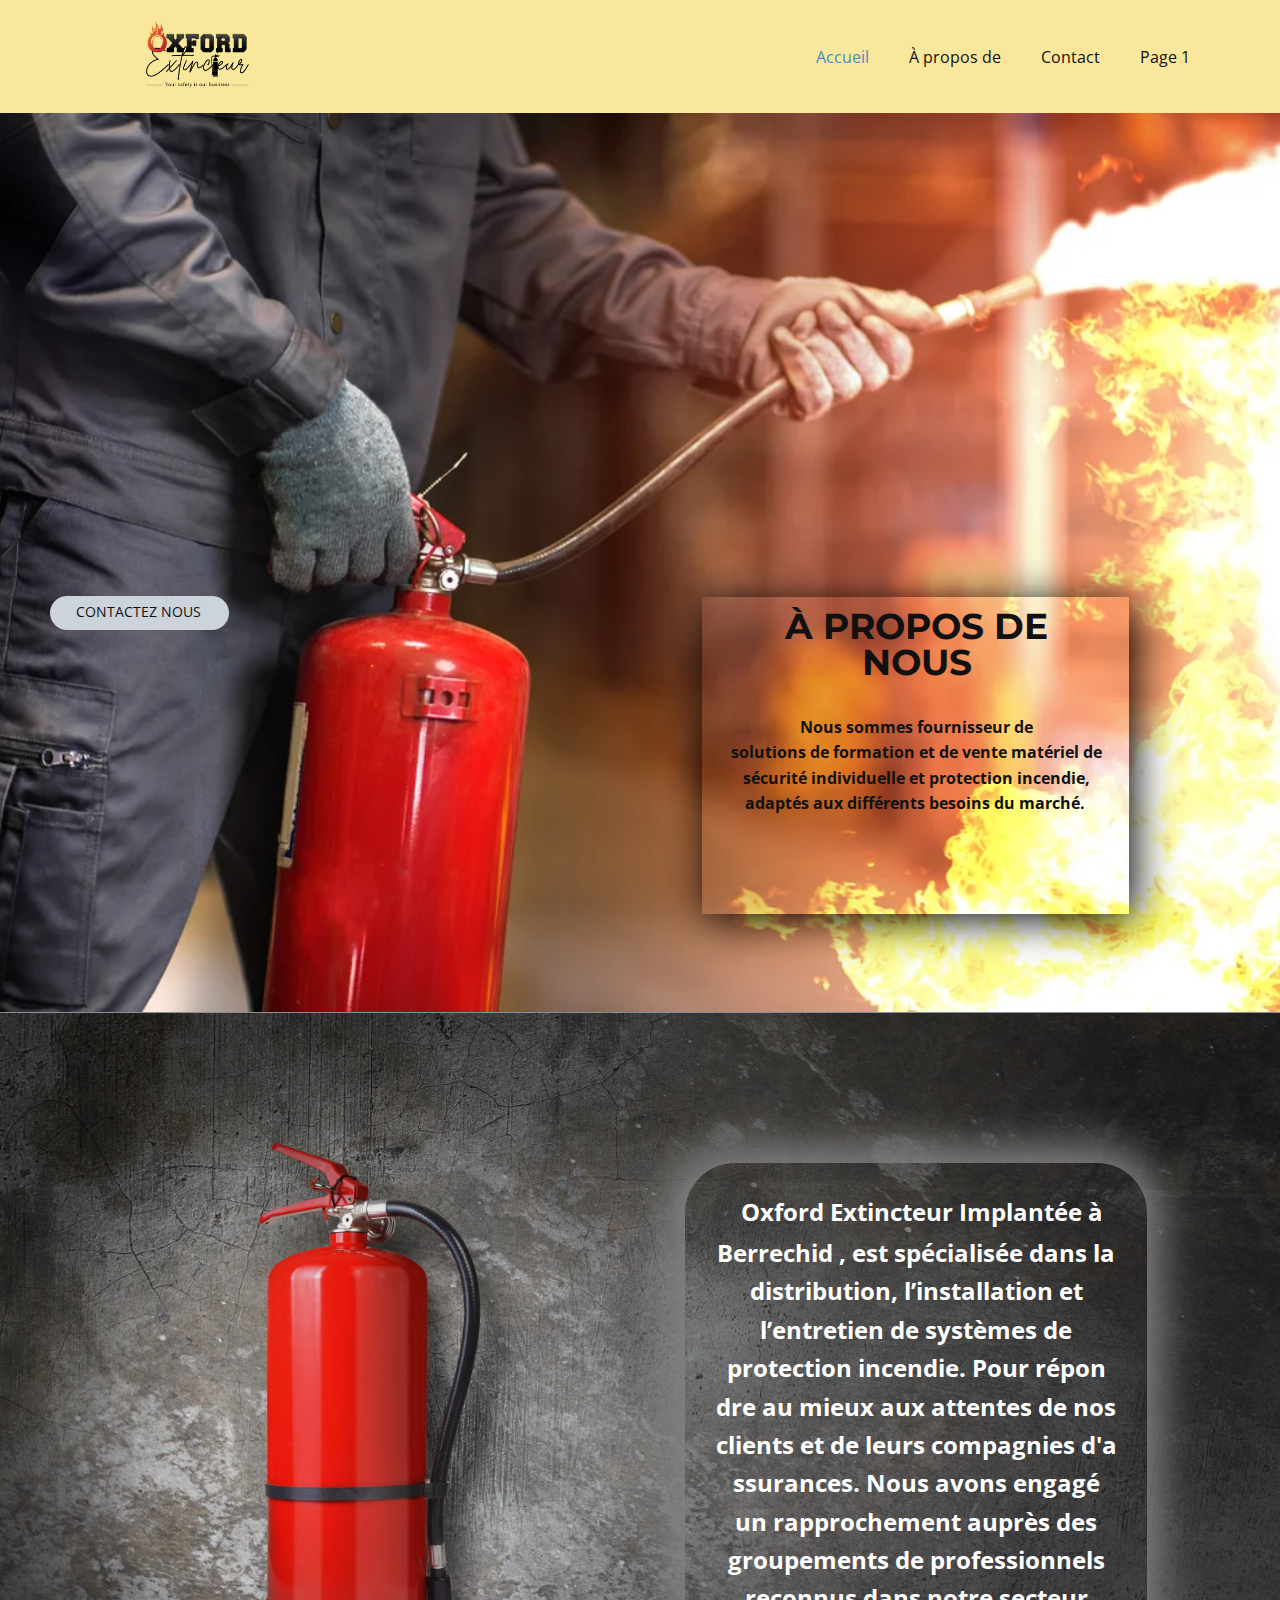
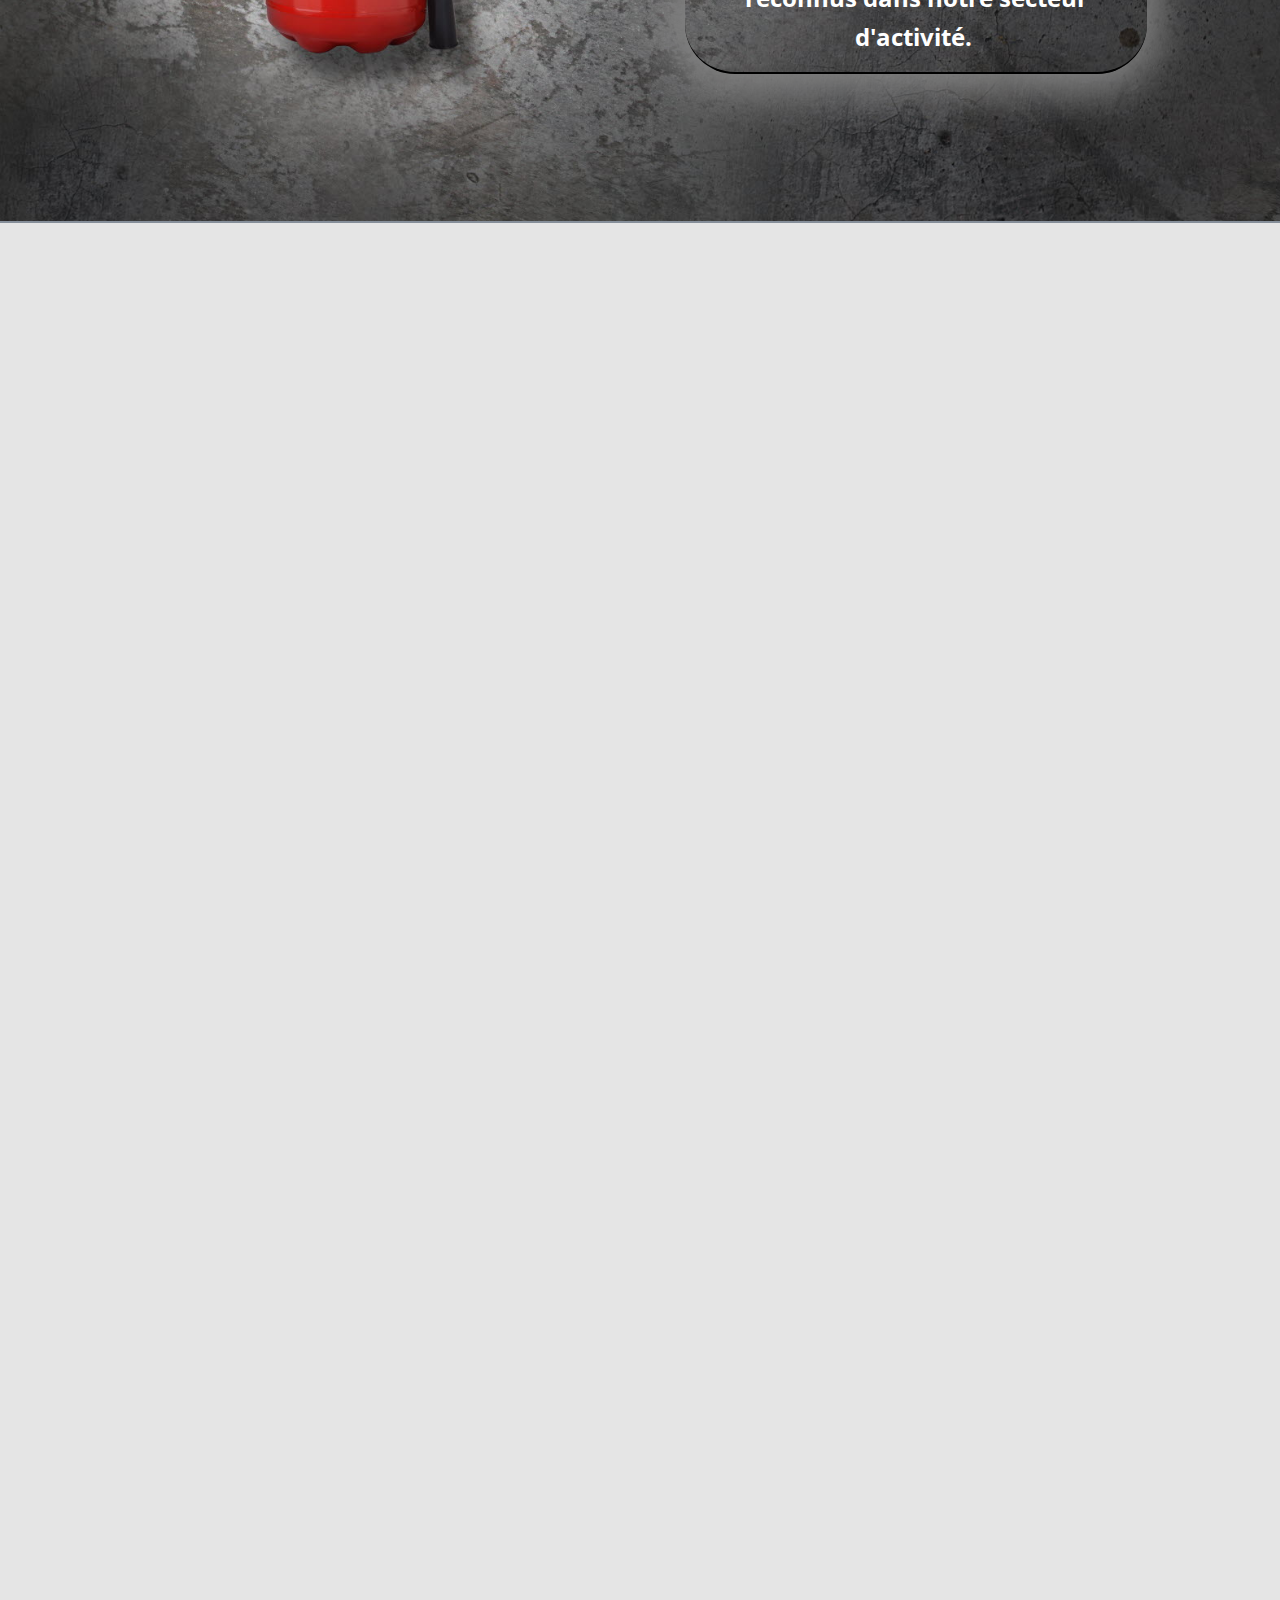
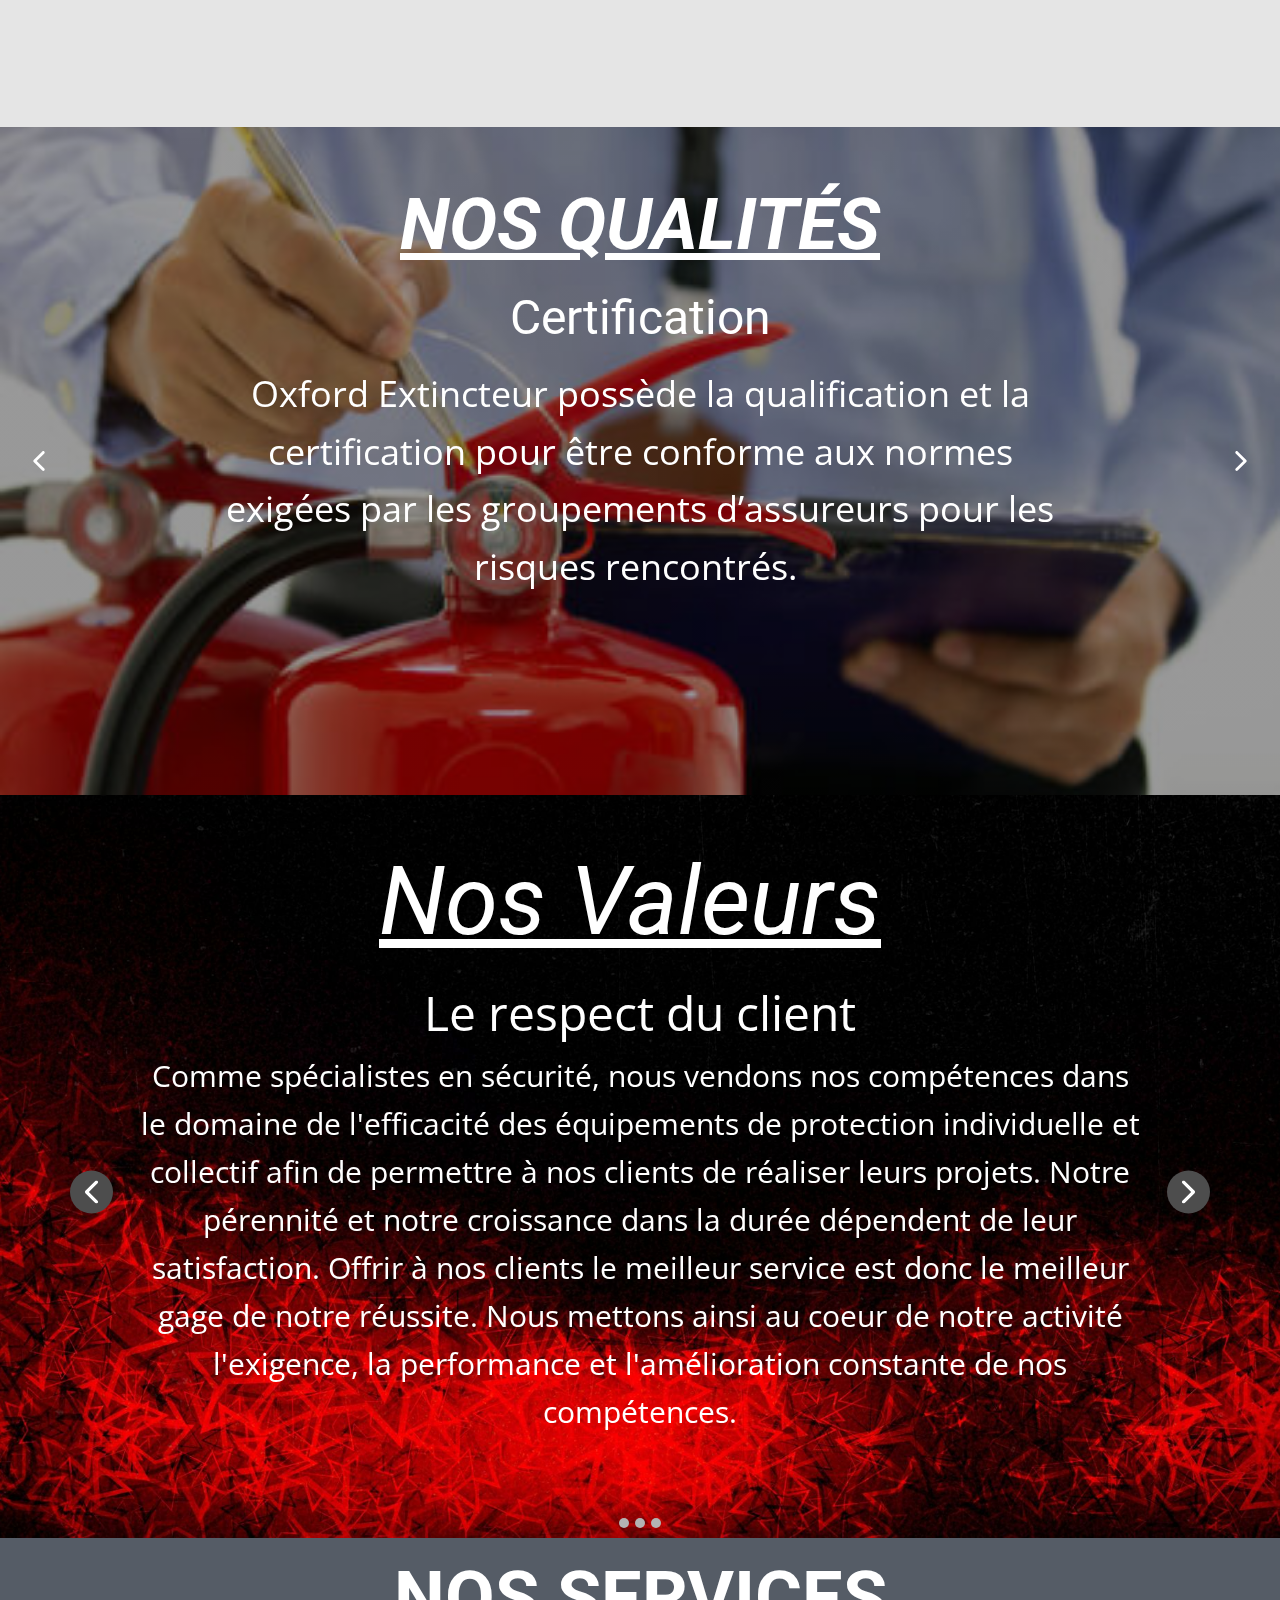
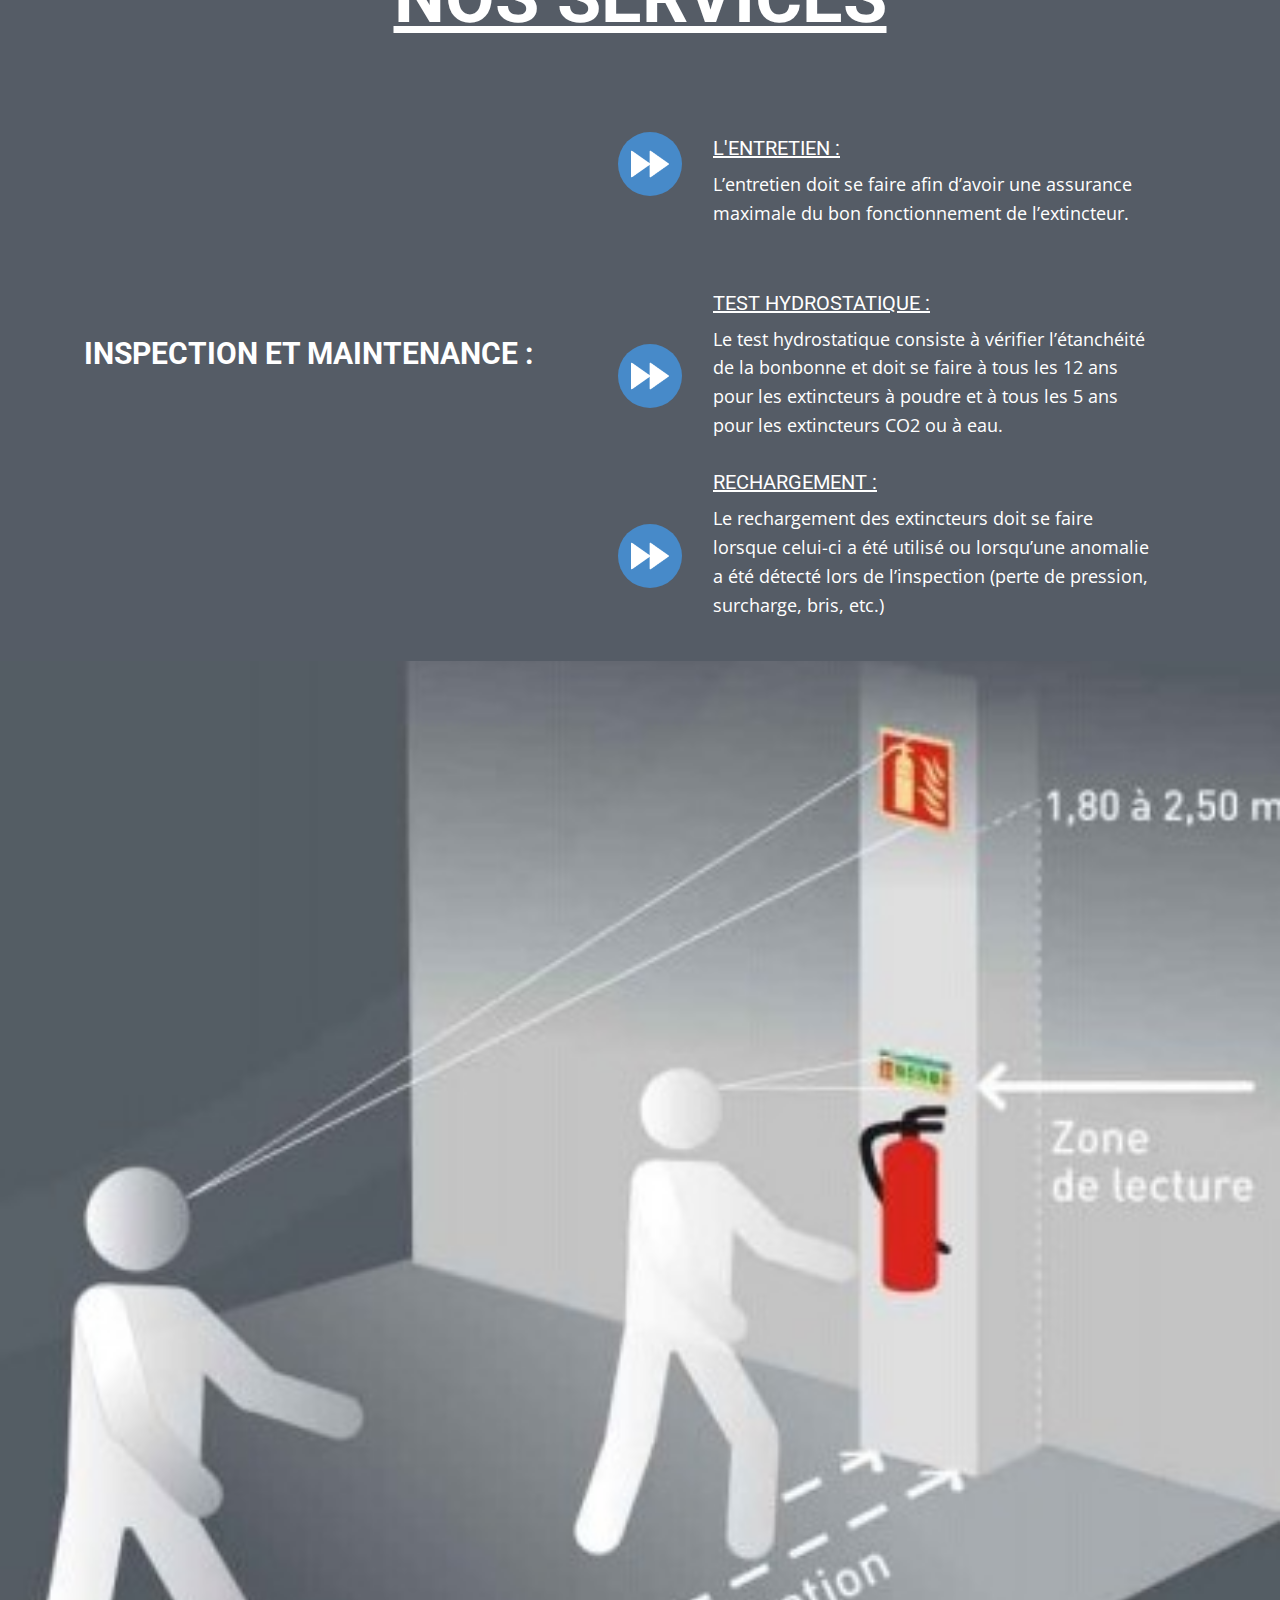
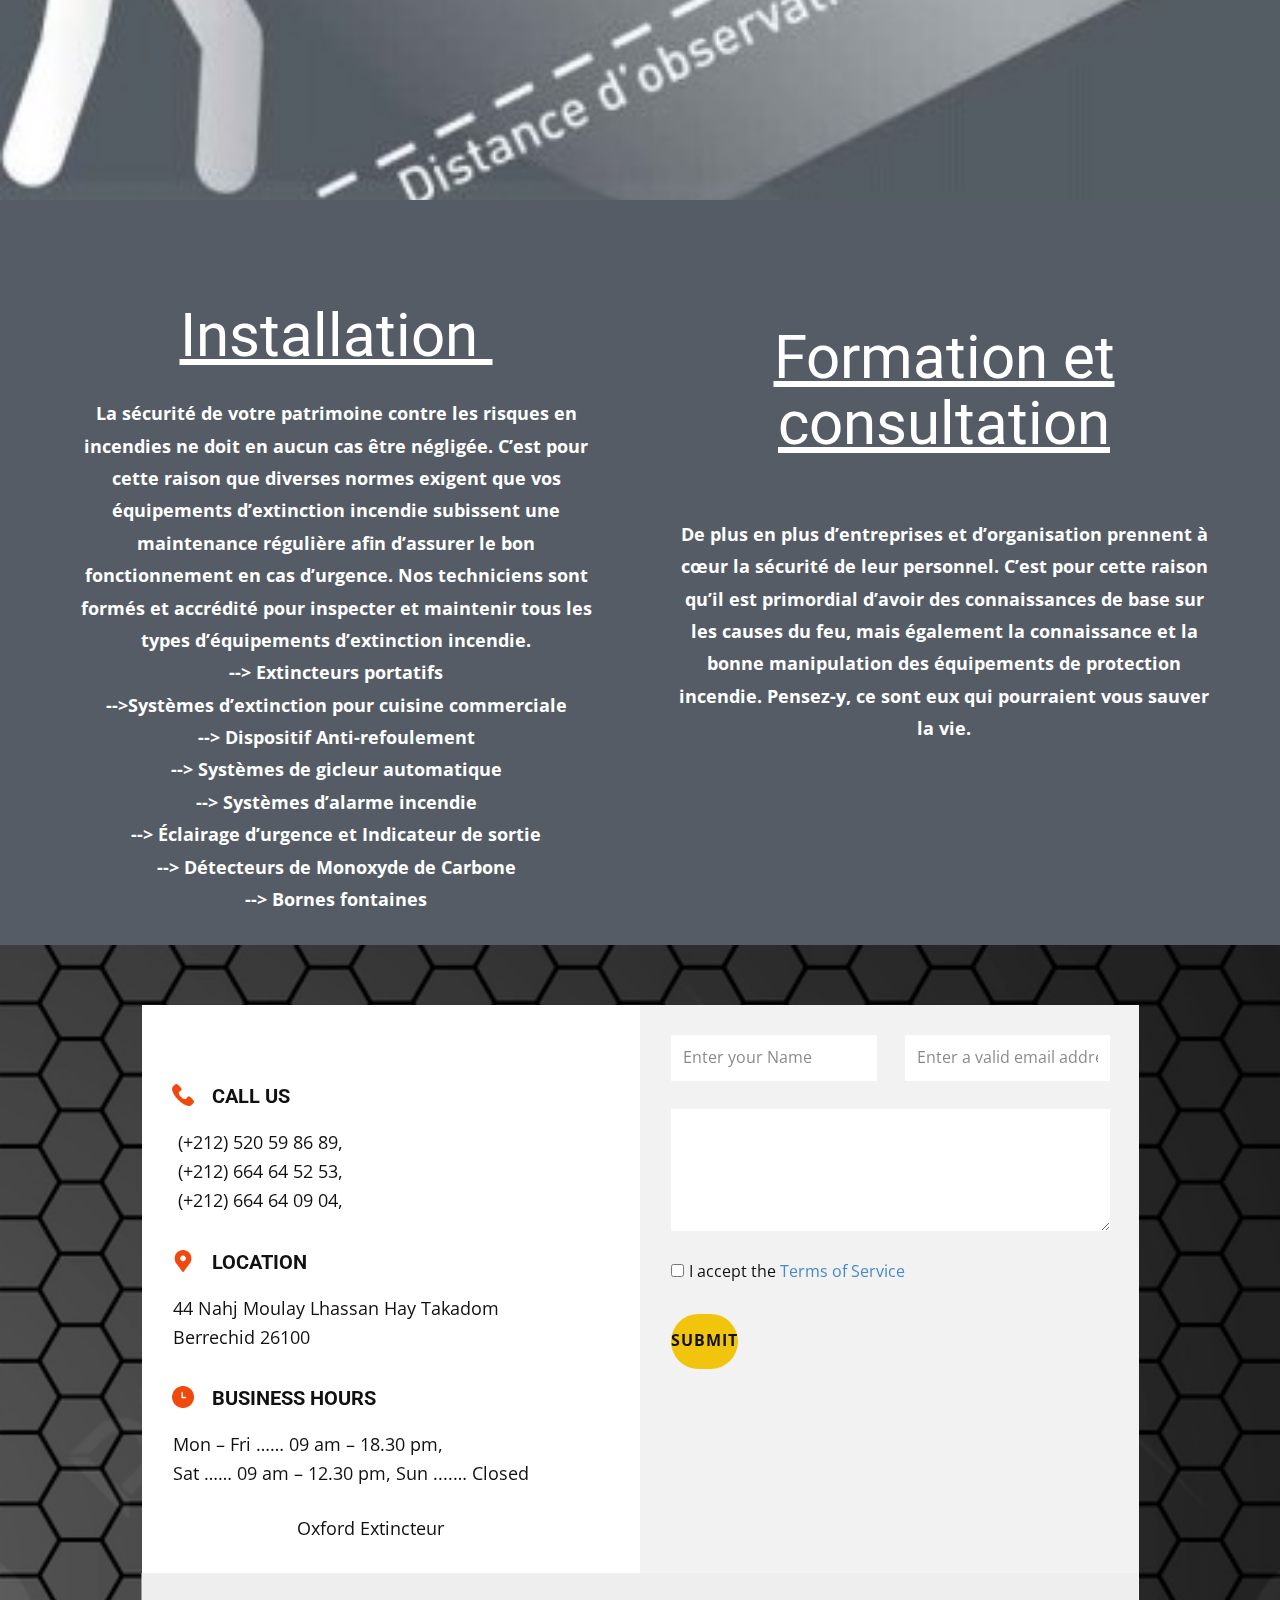
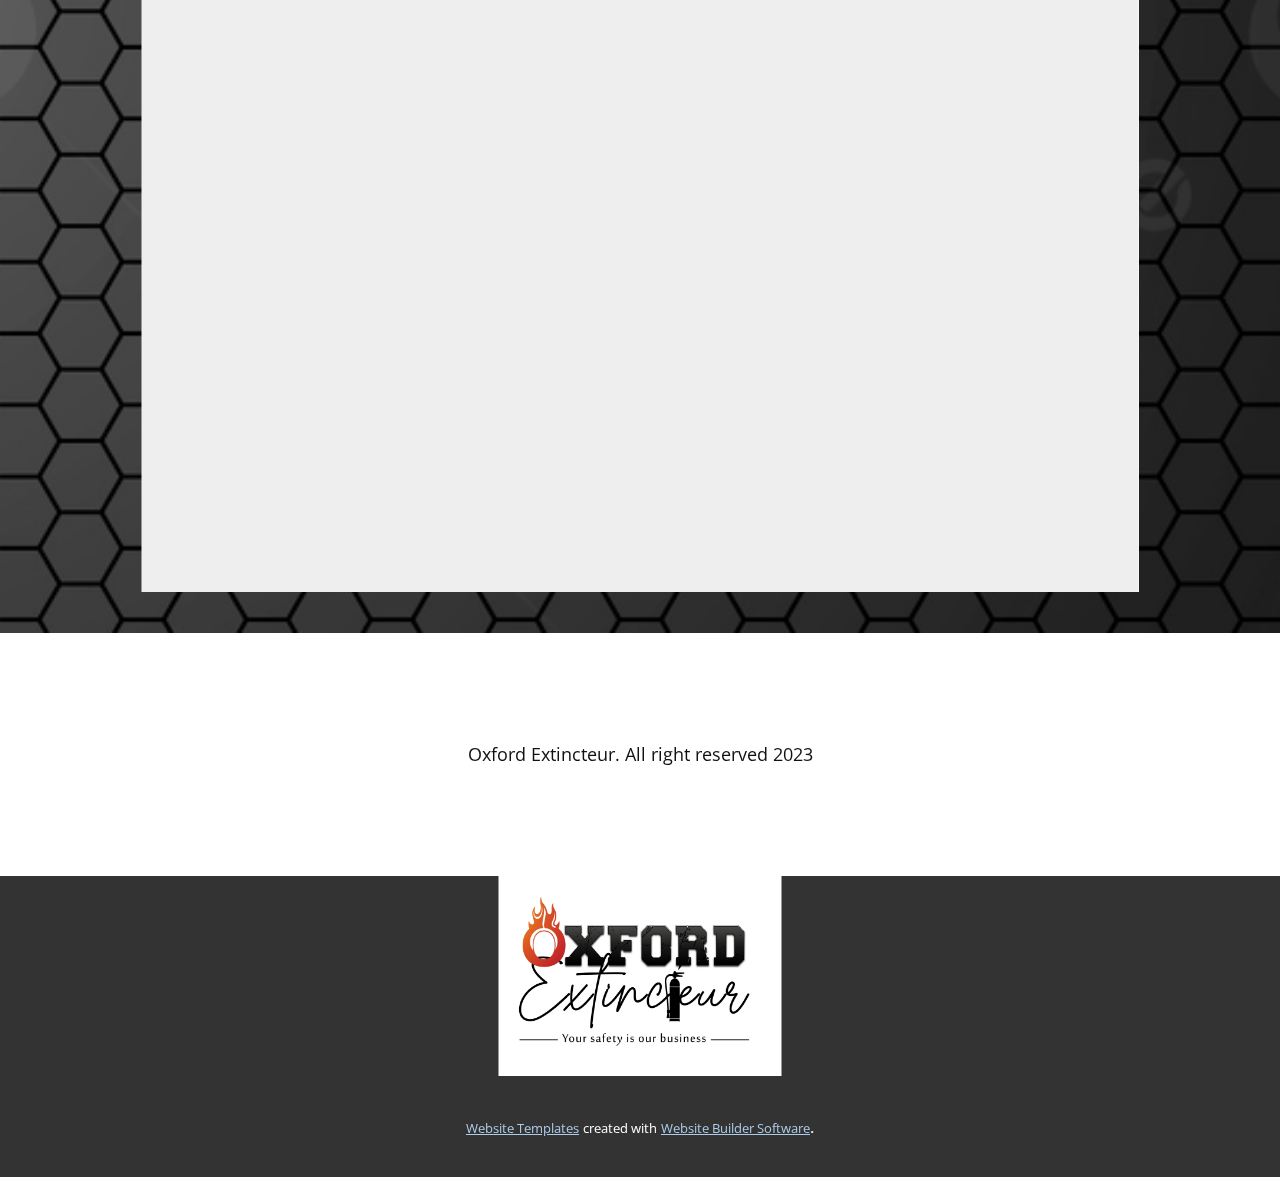
==== commit 2493ade9: "mycomm" ====
--- a/index.html
+++ b/index.html
@@ -49,7 +49,7 @@
             <ul class="u-nav u-unstyled u-nav-1"><li class="u-nav-item"><a class="u-button-style u-nav-link u-text-active-palette-1-base u-text-hover-palette-2-base" href="Accueil.html" style="padding: 10px 20px;">Accueil</a>
 </li><li class="u-nav-item"><a class="u-button-style u-nav-link u-text-active-palette-1-base u-text-hover-palette-2-base" href="oxford-extincteur.com" style="padding: 10px 20px;">À propos de</a>
 </li><li class="u-nav-item"><a class="u-button-style u-nav-link u-text-active-palette-1-base u-text-hover-palette-2-base" href="tel:0520598689" style="padding: 10px 20px;">Contact</a>
-</li><li class="u-nav-item"><a class="u-button-style u-nav-link u-text-active-palette-1-base u-text-hover-palette-2-base" href="Page-1.html" style="padding: 10px 20px;">oxford-extincteur.com</a>
+</li><li class="u-nav-item"><a class="u-button-style u-nav-link u-text-active-palette-1-base u-text-hover-palette-2-base" href="Page-1.html" style="padding: 10px 20px;">Page 1</a>
 </li></ul>
           </div>
           <div class="u-custom-menu u-nav-container-collapse">
@@ -59,7 +59,7 @@
                 <ul class="u-align-center u-nav u-popupmenu-items u-unstyled u-nav-2"><li class="u-nav-item"><a class="u-button-style u-nav-link" href="Accueil.html">Accueil</a>
 </li><li class="u-nav-item"><a class="u-button-style u-nav-link" href="oxford-extincteur.com">À propos de</a>
 </li><li class="u-nav-item"><a class="u-button-style u-nav-link" href="tel:0520598689">Contact</a>
-</li><li class="u-nav-item"><a class="u-button-style u-nav-link" href="Page-1.html">oxford-extincteur.com</a>
+</li><li class="u-nav-item"><a class="u-button-style u-nav-link" href="Page-1.html">Page 1</a>
 </li></ul>
               </div>
             </div>
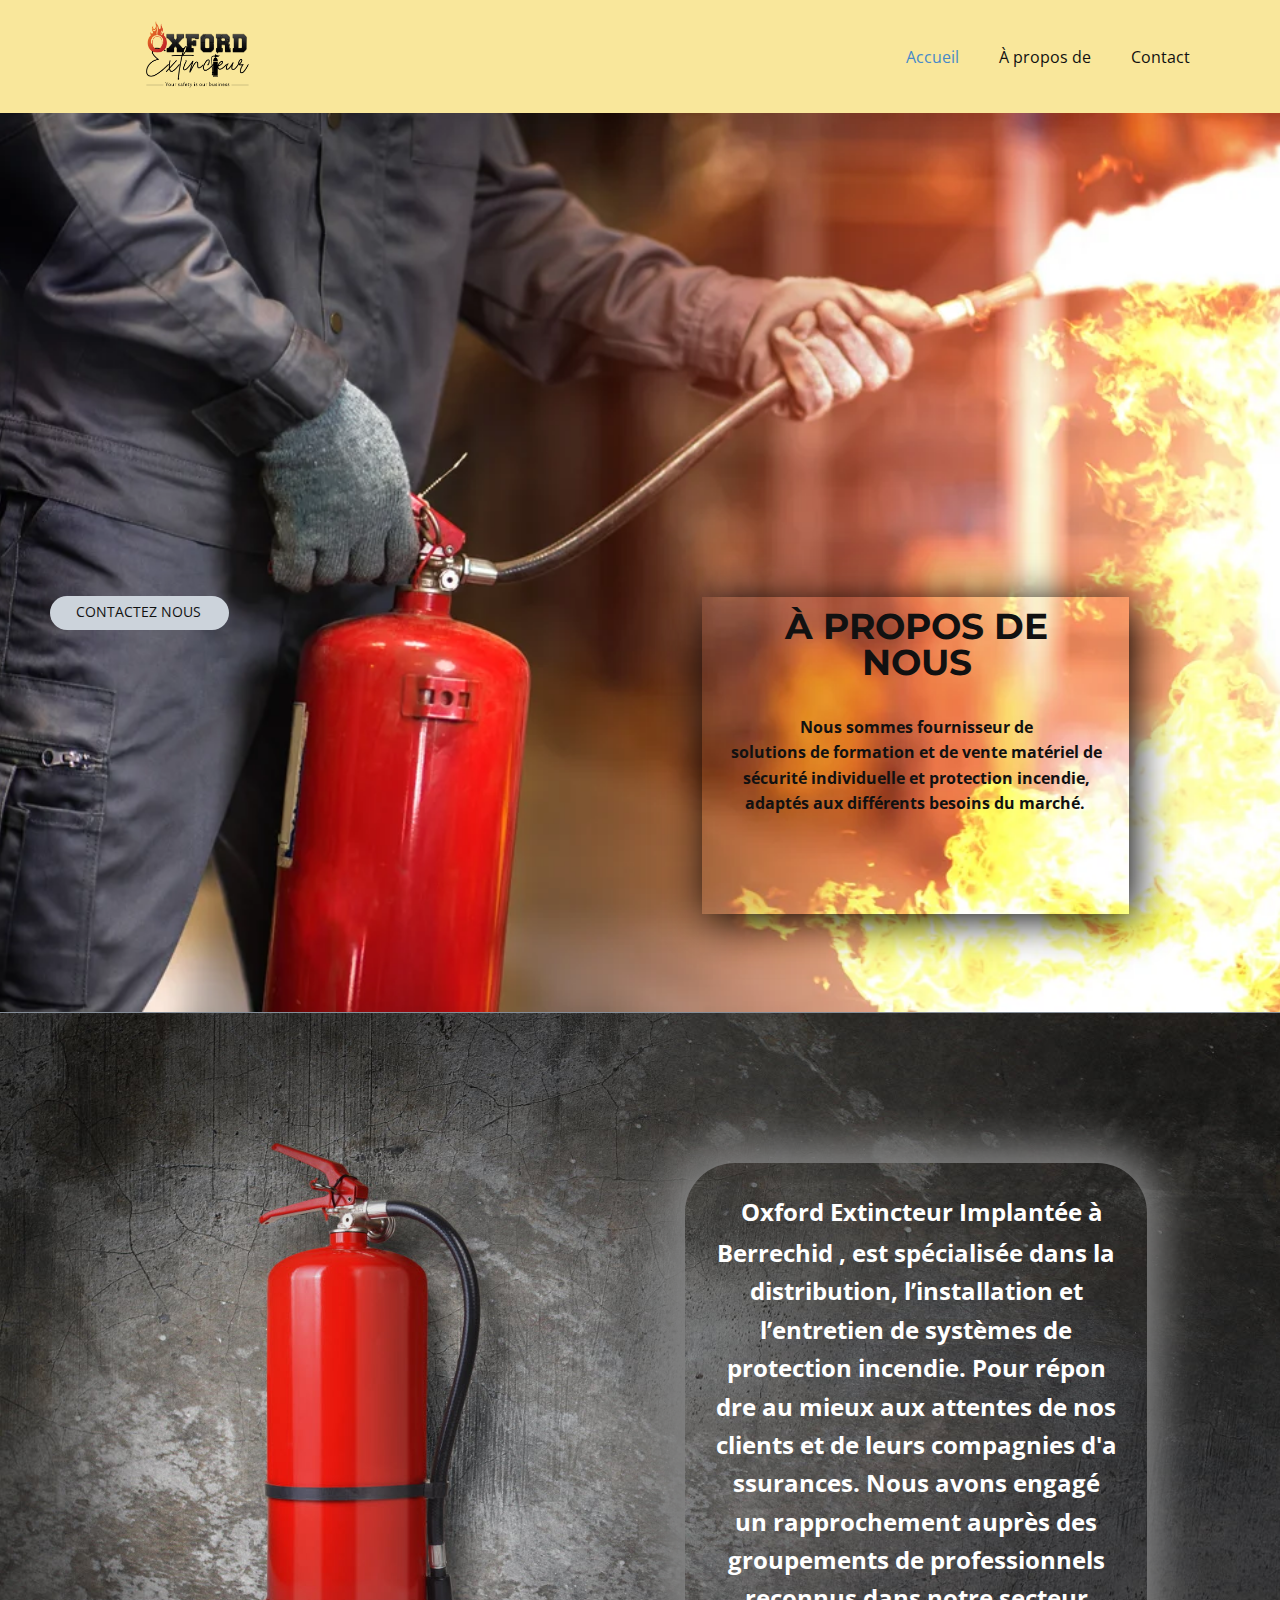
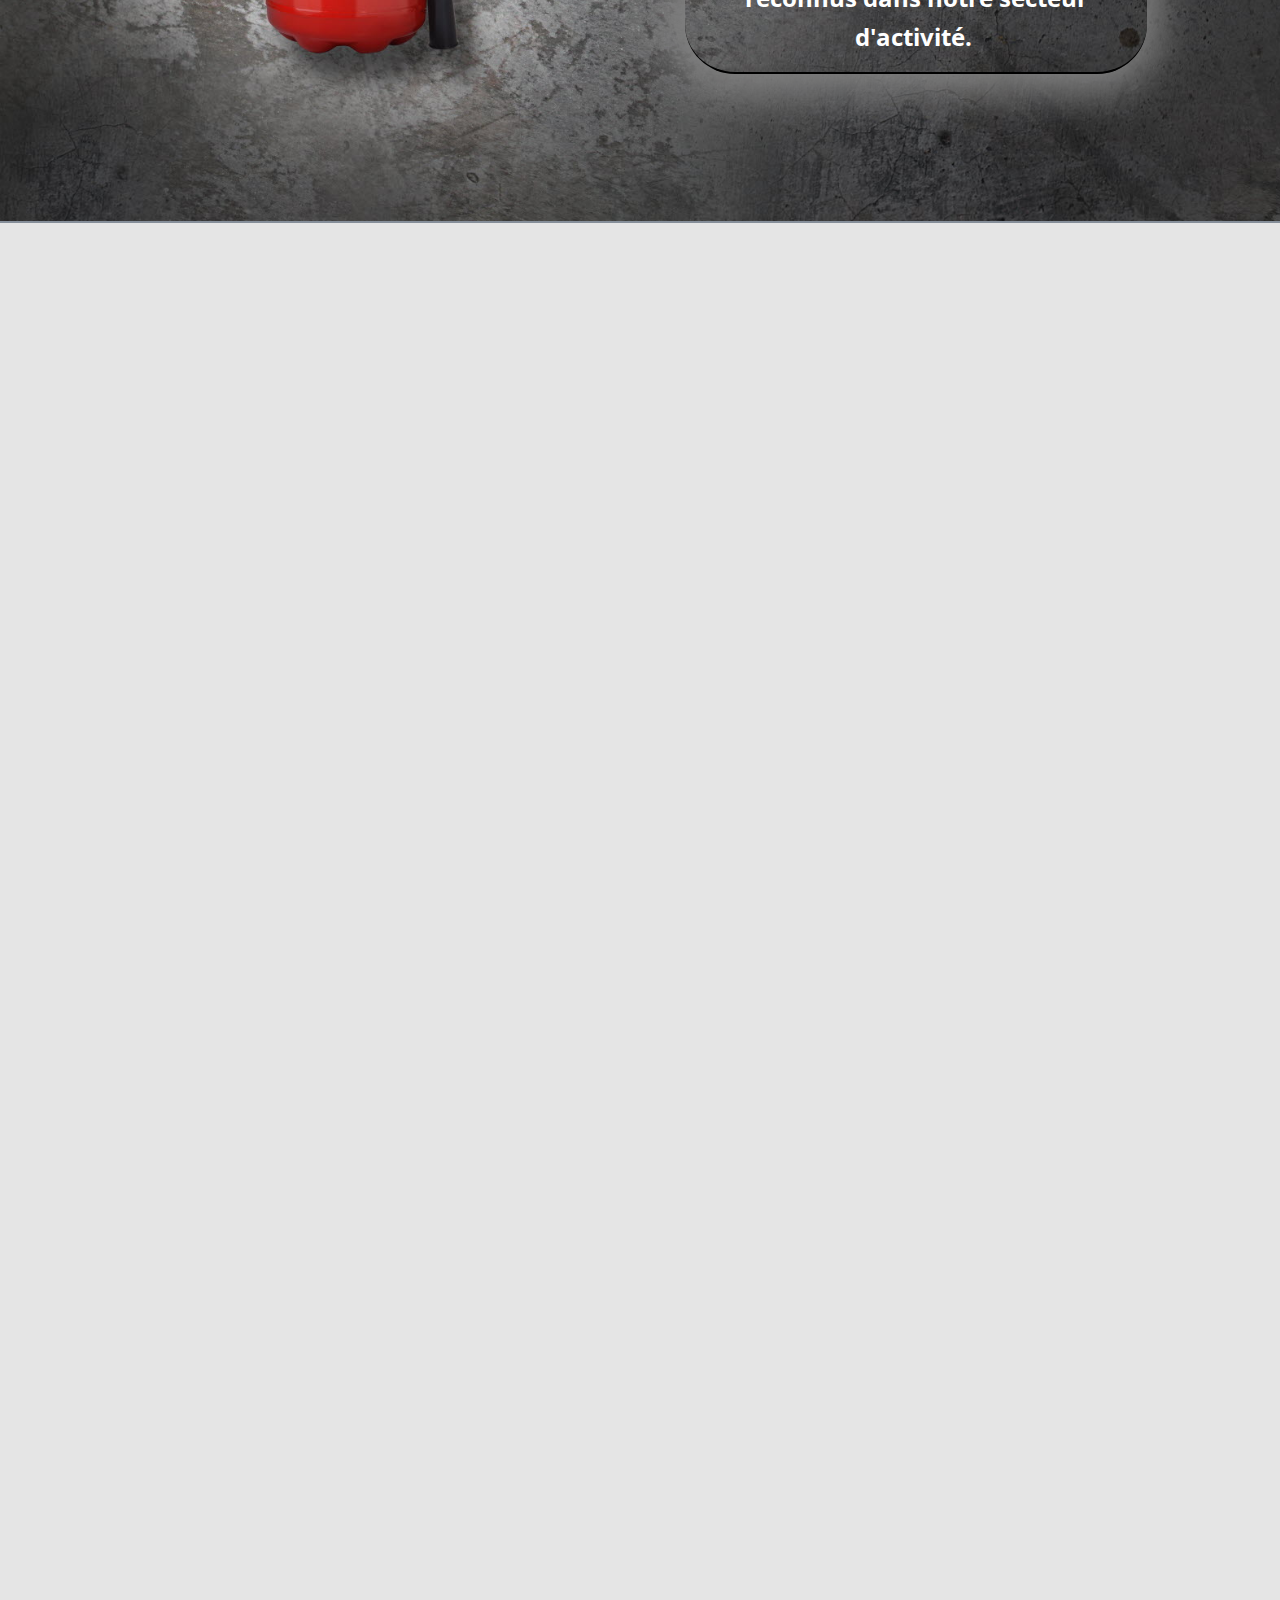
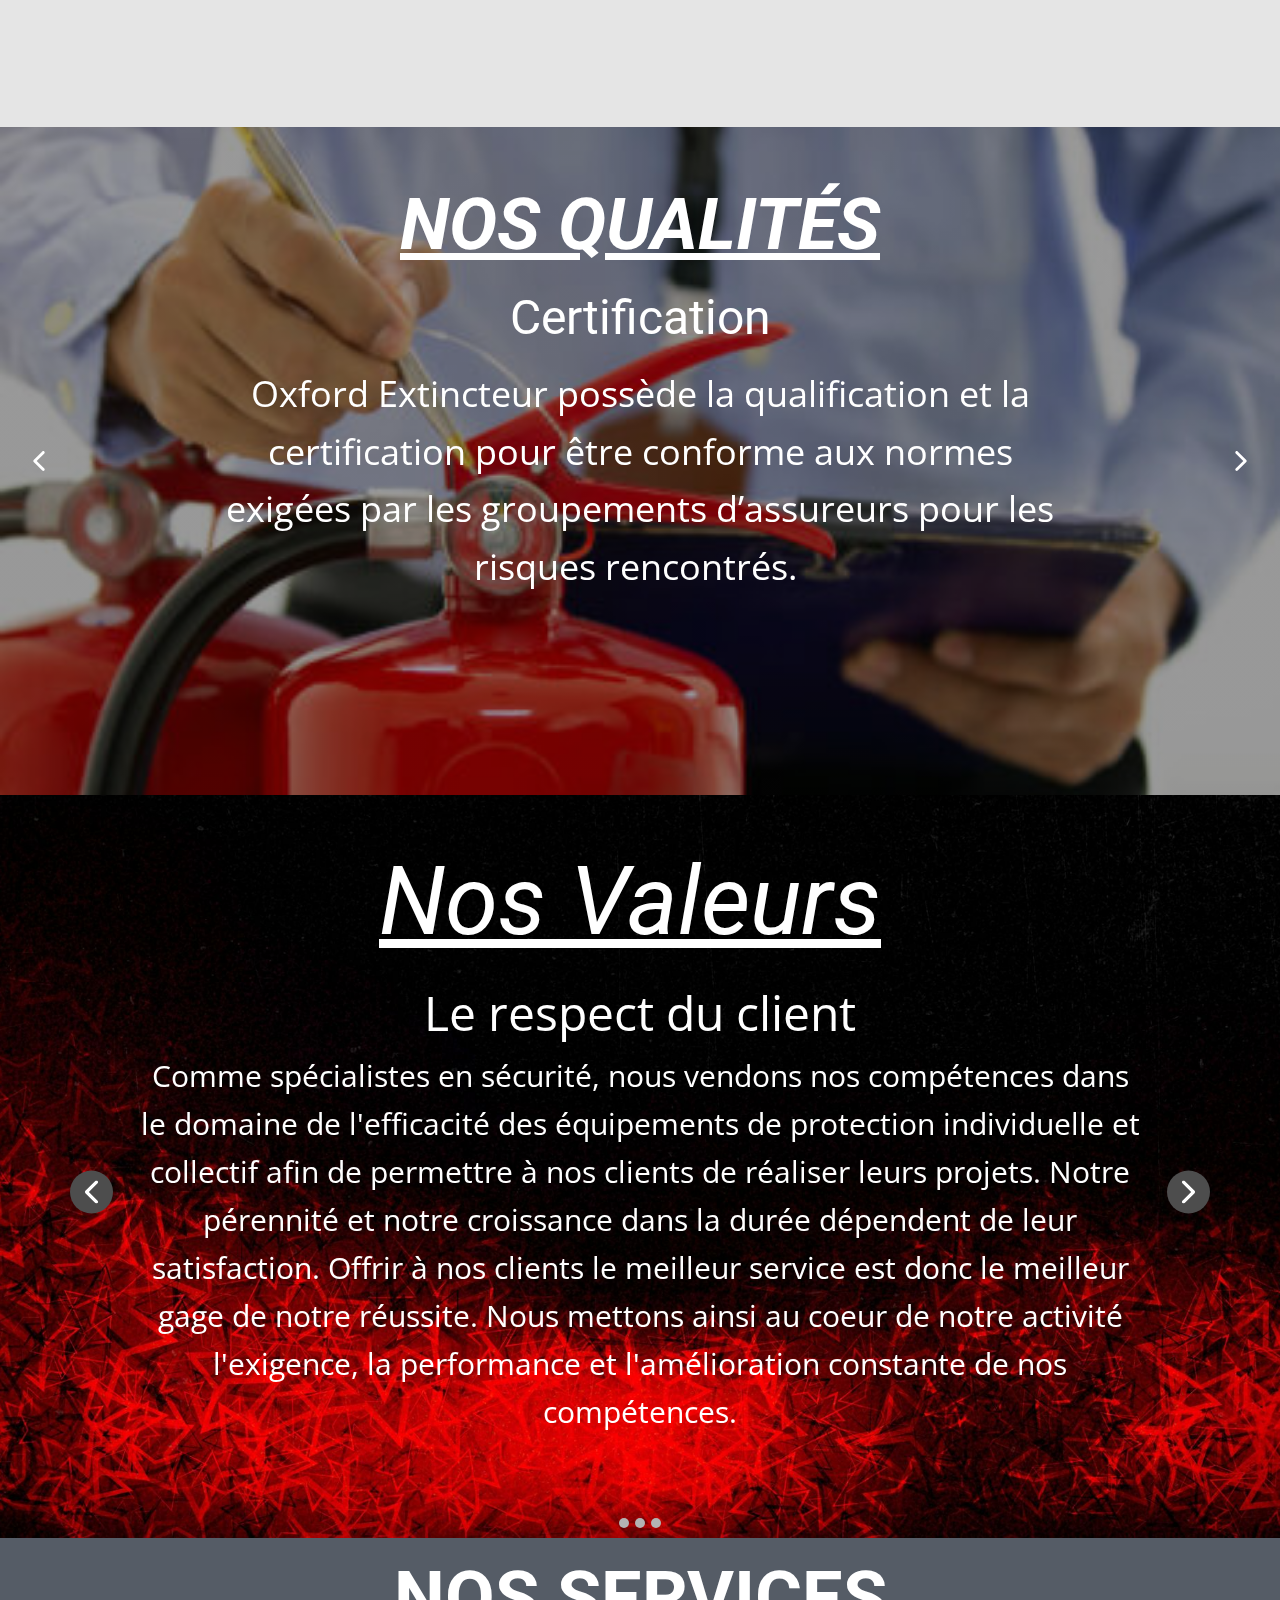
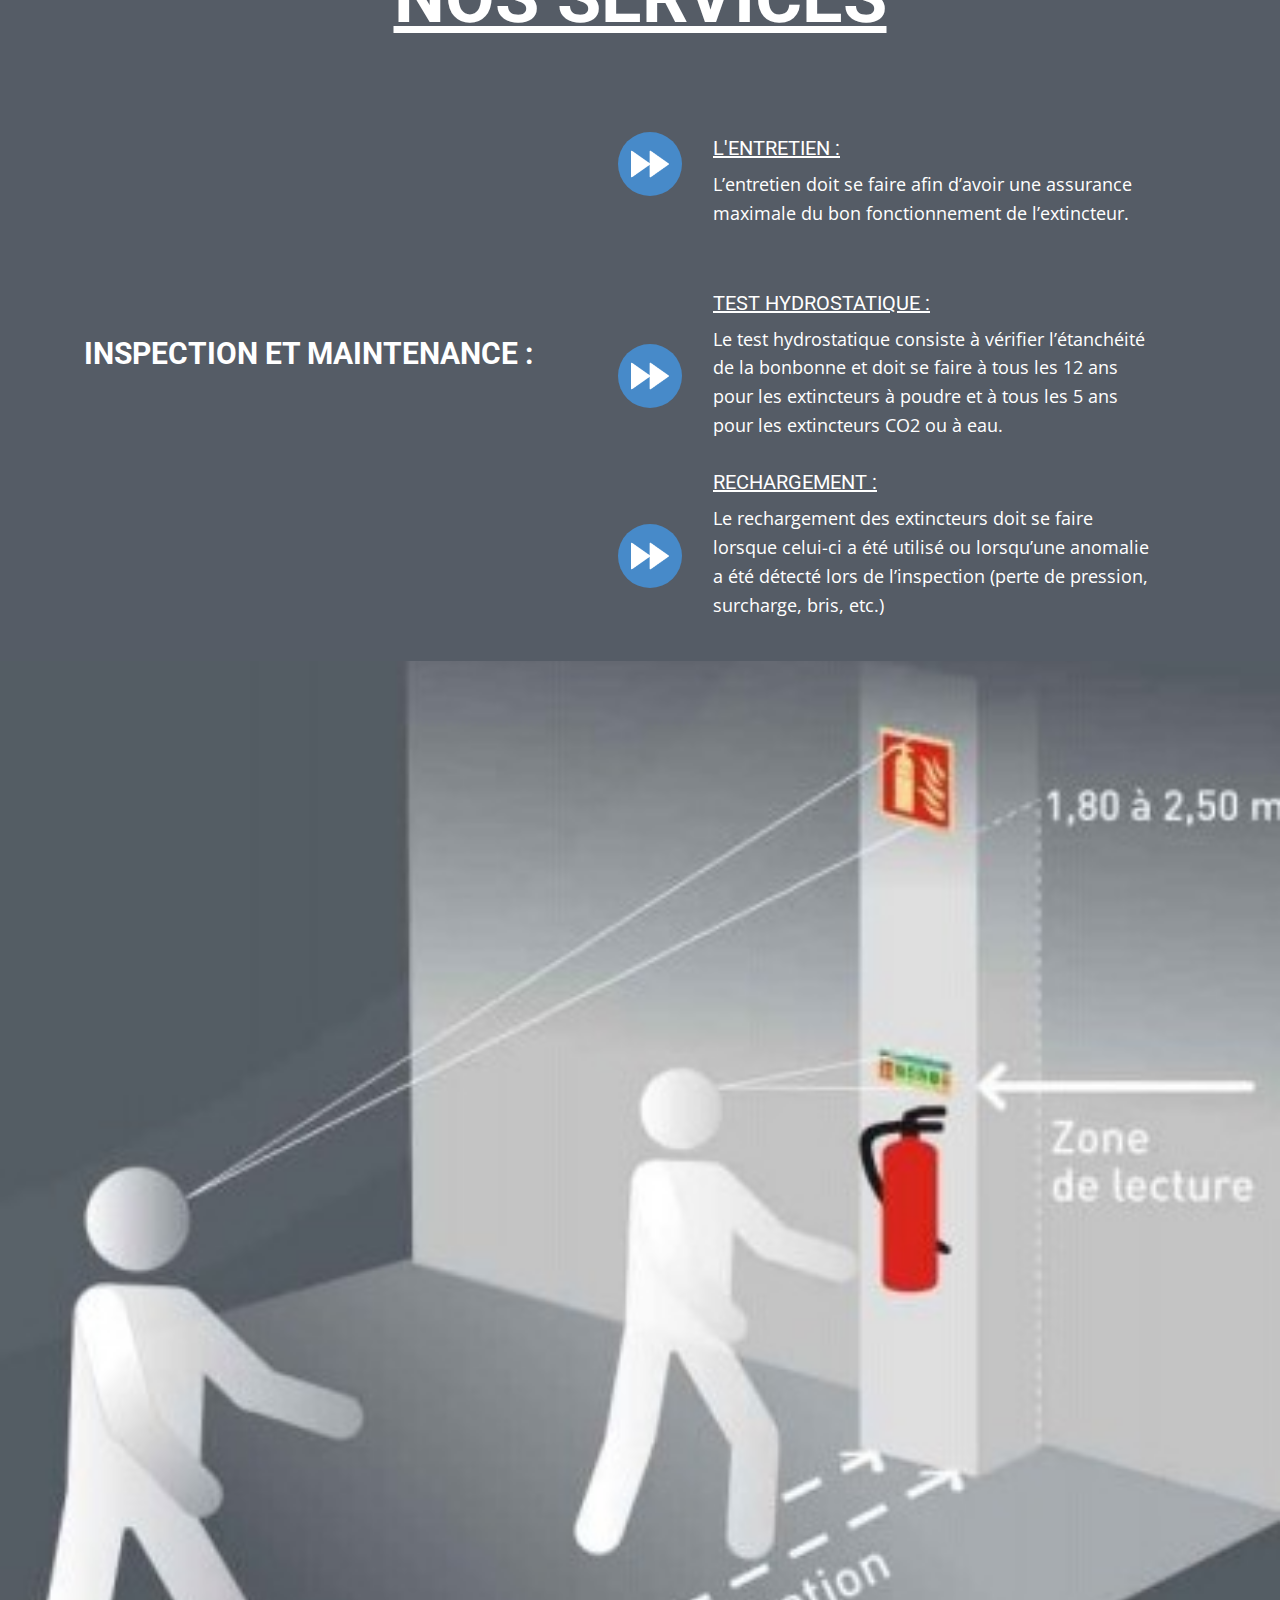
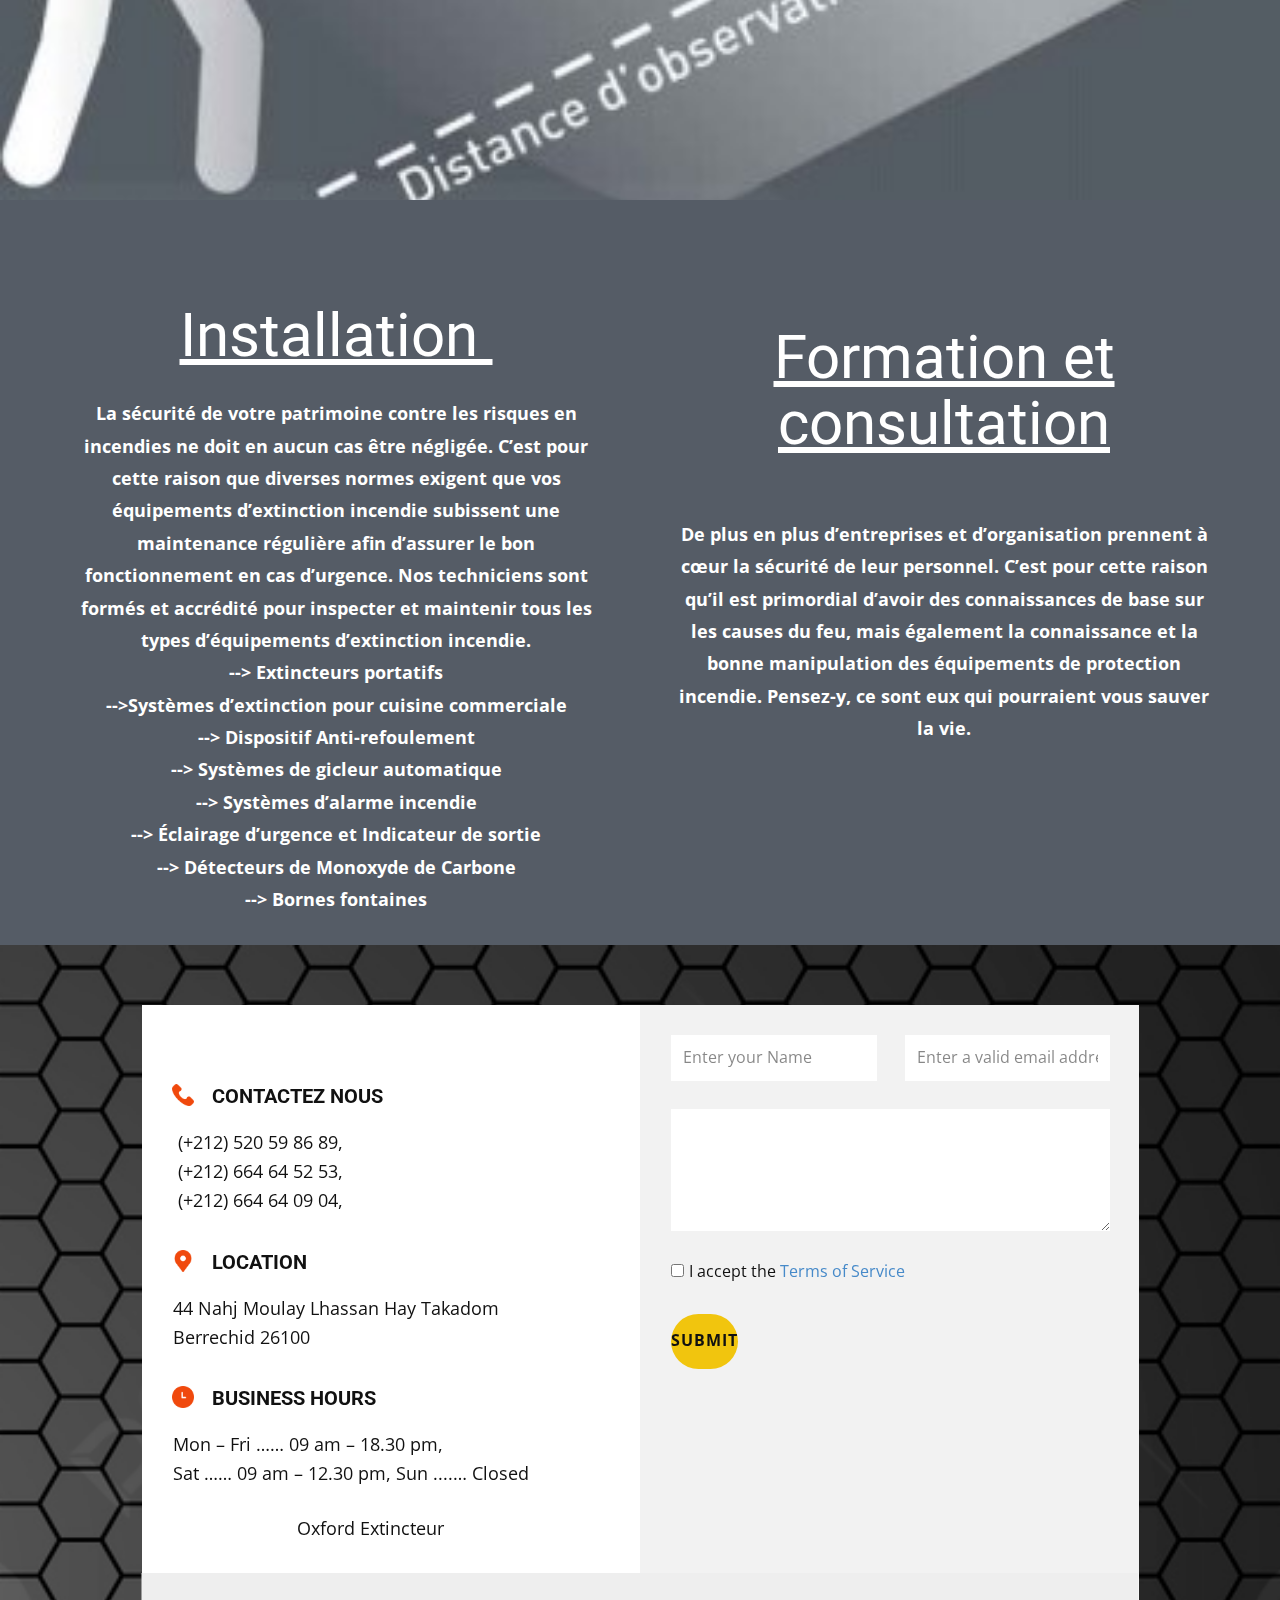
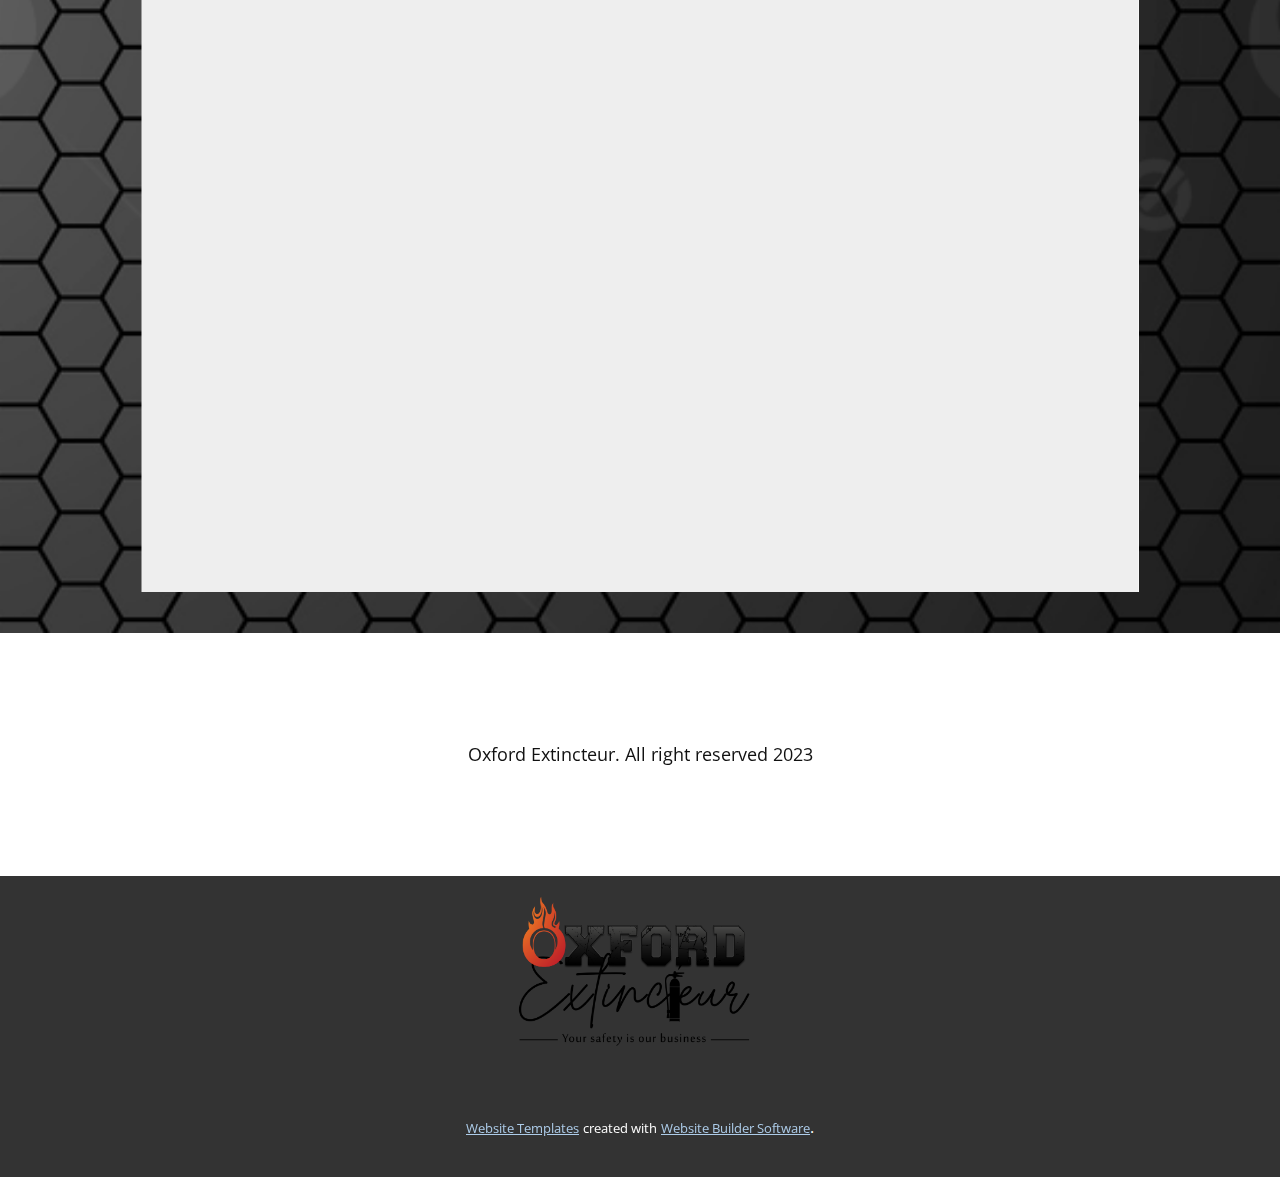
==== commit c954291a: "mycomm" ====
--- a/index.html
+++ b/index.html
@@ -47,9 +47,8 @@
           </div>
           <div class="u-custom-menu u-nav-container">
             <ul class="u-nav u-unstyled u-nav-1"><li class="u-nav-item"><a class="u-button-style u-nav-link u-text-active-palette-1-base u-text-hover-palette-2-base" href="Accueil.html" style="padding: 10px 20px;">Accueil</a>
-</li><li class="u-nav-item"><a class="u-button-style u-nav-link u-text-active-palette-1-base u-text-hover-palette-2-base" href="oxford-extincteur.com" style="padding: 10px 20px;">À propos de</a>
-</li><li class="u-nav-item"><a class="u-button-style u-nav-link u-text-active-palette-1-base u-text-hover-palette-2-base" href="tel:0520598689" style="padding: 10px 20px;">Contact</a>
-</li><li class="u-nav-item"><a class="u-button-style u-nav-link u-text-active-palette-1-base u-text-hover-palette-2-base" href="Page-1.html" style="padding: 10px 20px;">Page 1</a>
+</li><li class="u-nav-item"><a class="u-button-style u-nav-link u-text-active-palette-1-base u-text-hover-palette-2-base" href="Accueil.html#carousel_f0d8" style="padding: 10px 20px;">À propos de</a>
+</li><li class="u-nav-item"><a class="u-button-style u-nav-link u-text-active-palette-1-base u-text-hover-palette-2-base" href="Accueil.html#carousel_f4fe" style="padding: 10px 20px;">Contact</a>
 </li></ul>
           </div>
           <div class="u-custom-menu u-nav-container-collapse">
@@ -57,9 +56,8 @@
               <div class="u-inner-container-layout u-sidenav-overflow">
                 <div class="u-menu-close"></div>
                 <ul class="u-align-center u-nav u-popupmenu-items u-unstyled u-nav-2"><li class="u-nav-item"><a class="u-button-style u-nav-link" href="Accueil.html">Accueil</a>
-</li><li class="u-nav-item"><a class="u-button-style u-nav-link" href="oxford-extincteur.com">À propos de</a>
-</li><li class="u-nav-item"><a class="u-button-style u-nav-link" href="tel:0520598689">Contact</a>
-</li><li class="u-nav-item"><a class="u-button-style u-nav-link" href="Page-1.html">Page 1</a>
+</li><li class="u-nav-item"><a class="u-button-style u-nav-link" href="Accueil.html#carousel_f0d8">À propos de</a>
+</li><li class="u-nav-item"><a class="u-button-style u-nav-link" href="Accueil.html#carousel_f4fe">Contact</a>
 </li></ul>
               </div>
             </div>
@@ -598,7 +596,7 @@
                     <div class="u-repeater u-repeater-1">
                       <div class="u-container-style u-list-item u-repeater-item u-shape-rectangle">
                         <div class="u-container-layout u-similar-container u-container-layout-2"><span class="u-file-icon u-icon u-text-palette-2-base u-icon-1"><img src="images/ce131fa2-9b26-4c33-a9f7-aff3357242a7-13ef7e31.png" alt=""></span>
-                          <h5 class="u-text u-text-1">Call Us</h5>
+                          <h5 class="u-text u-text-1">Contactez nous</h5>
                           <p class="u-text u-text-2">&nbsp;(+212) 520 59 86 89,<br>&nbsp;(+212) 664 64 52 53,&nbsp;<br>&nbsp;(+212) 664 64 09 04,
                           </p>
                         </div>
@@ -704,7 +702,7 @@
     
     
     <footer class="u-align-center u-clearfix u-footer u-grey-80 u-footer" id="sec-b76a"><div class="u-clearfix u-sheet u-sheet-1">
-        <img class="u-absolute-hcenter u-expanded-height u-image u-image-contain u-image-default u-image-1" src="images/JPG-Noir.jpg" alt="" data-image-width="11577" data-image-height="8193">
+        <img class="u-absolute-hcenter u-expanded-height u-image u-image-contain u-image-default u-image-1" src="images/PNG-Noir.png" alt="" data-image-width="11577" data-image-height="8193">
       </div></footer>
     <section class="u-backlink u-clearfix u-grey-80">
       <a class="u-link" href="https://nicepage.com/website-templates" target="_blank">
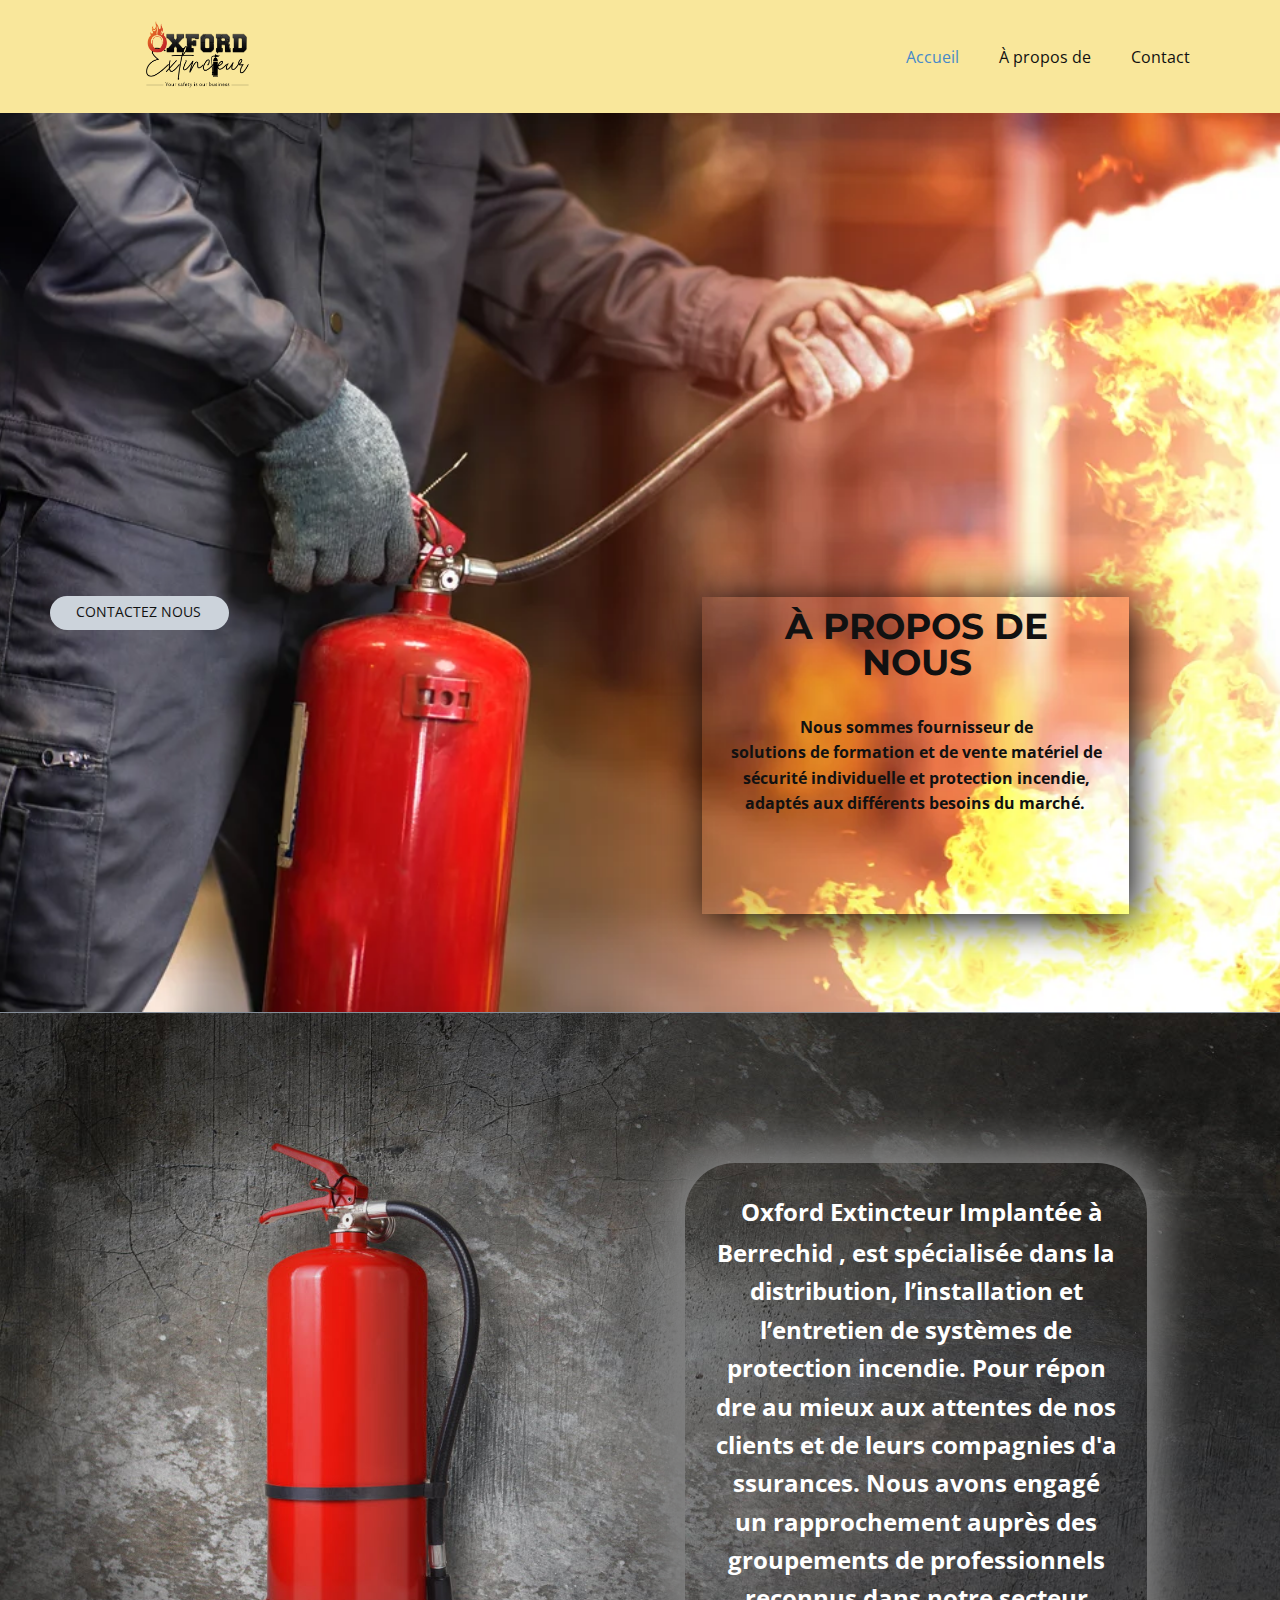
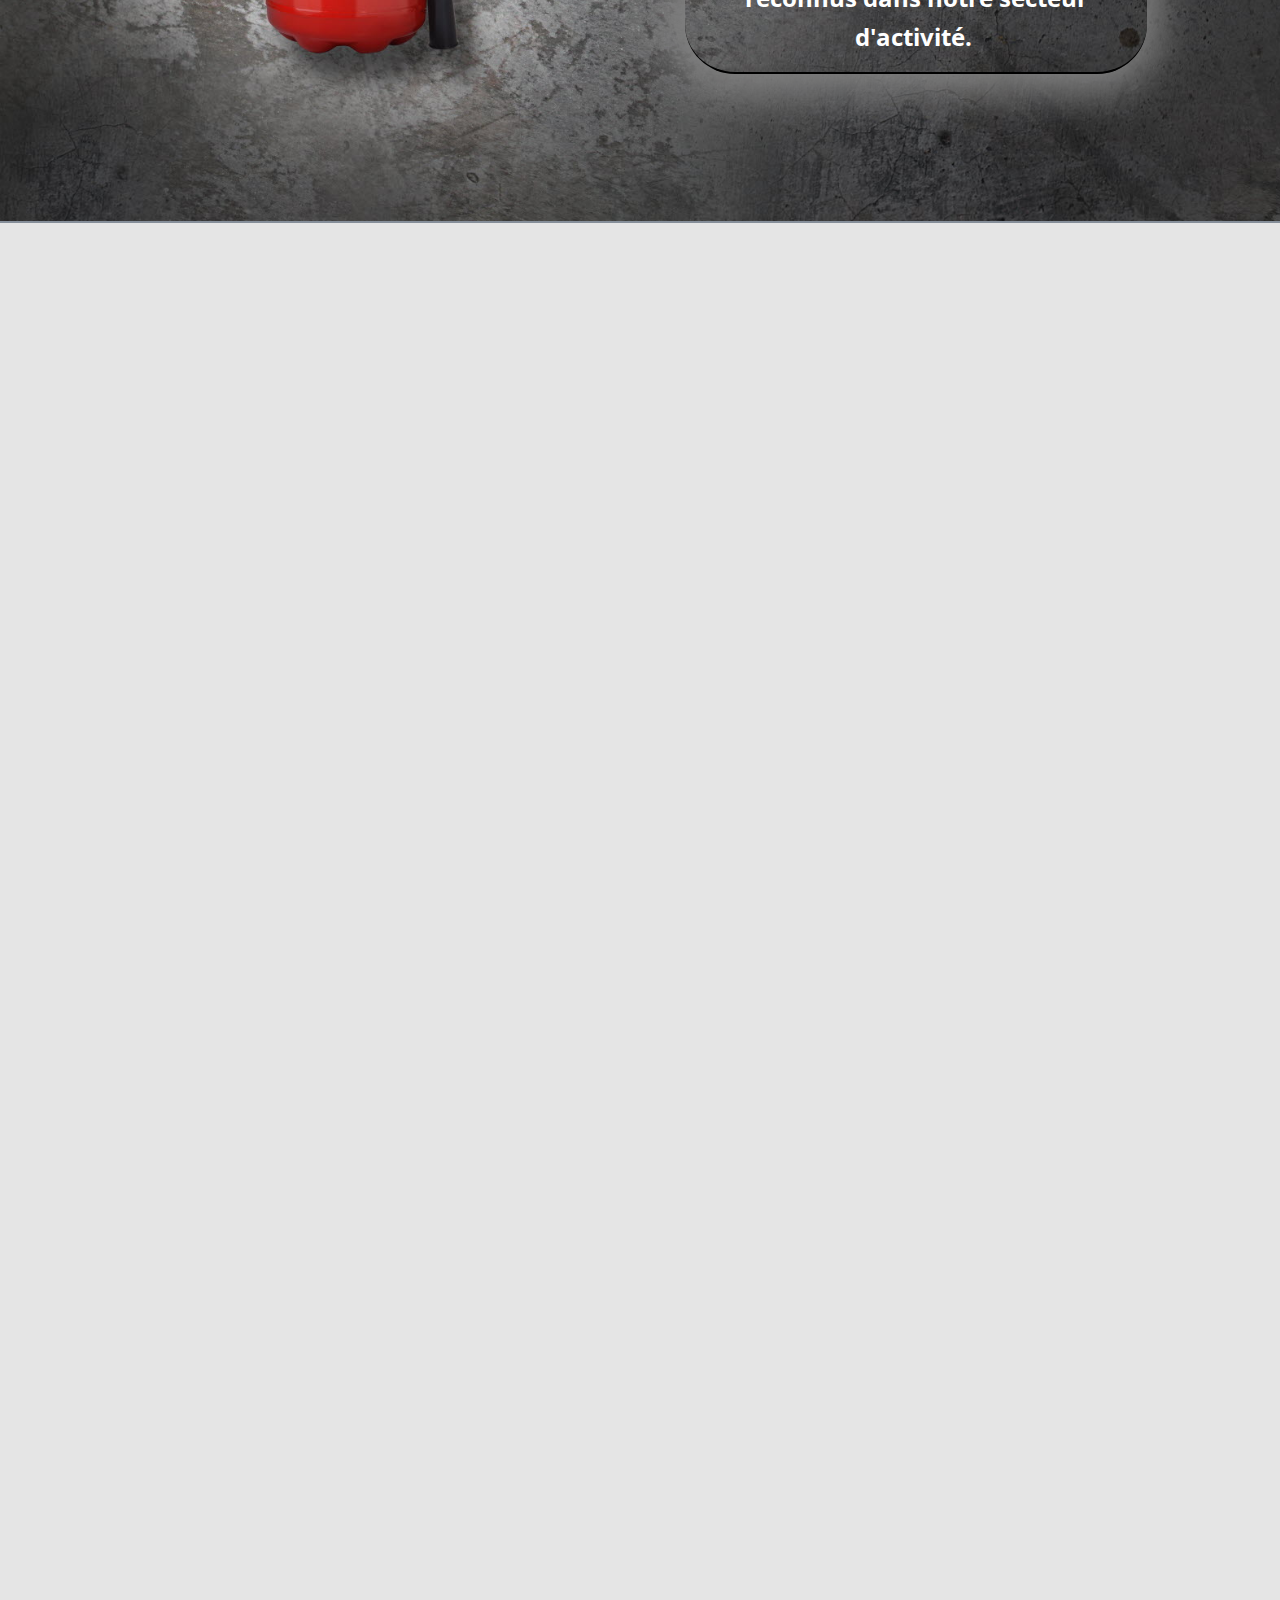
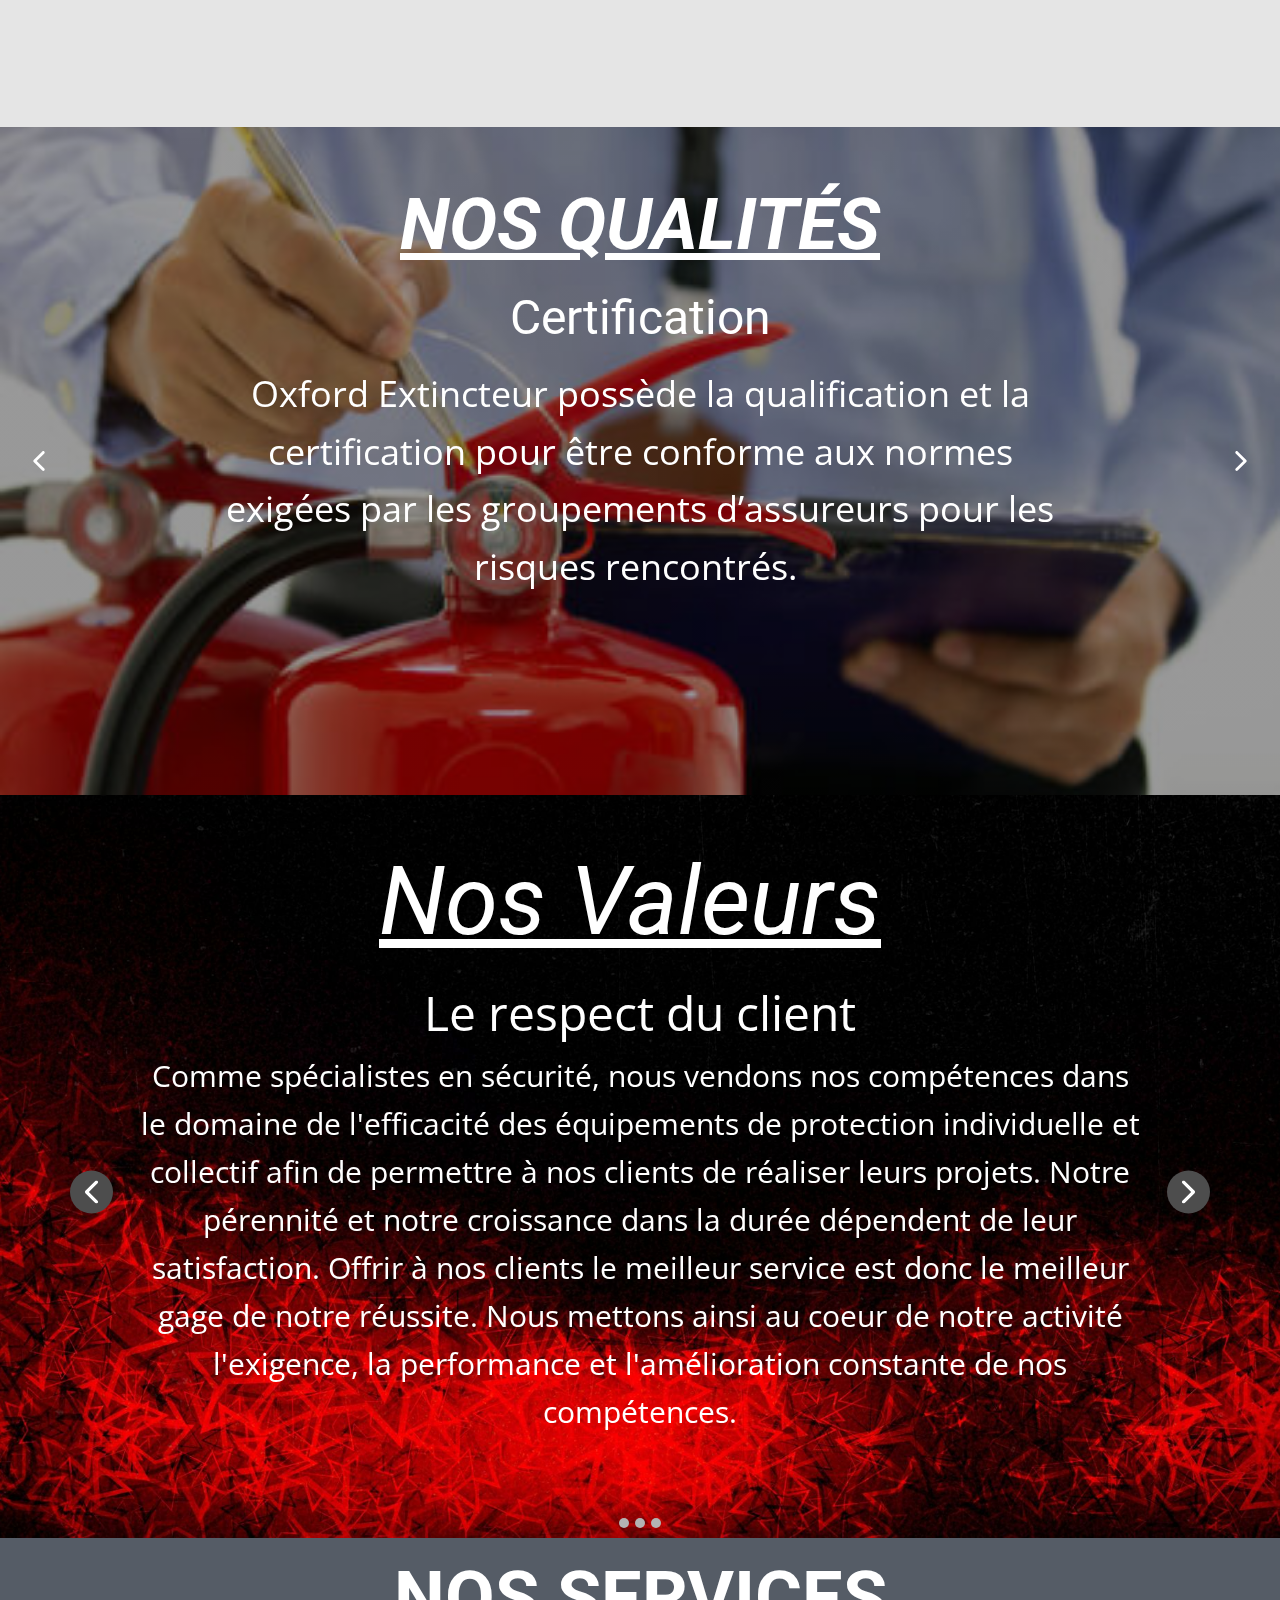
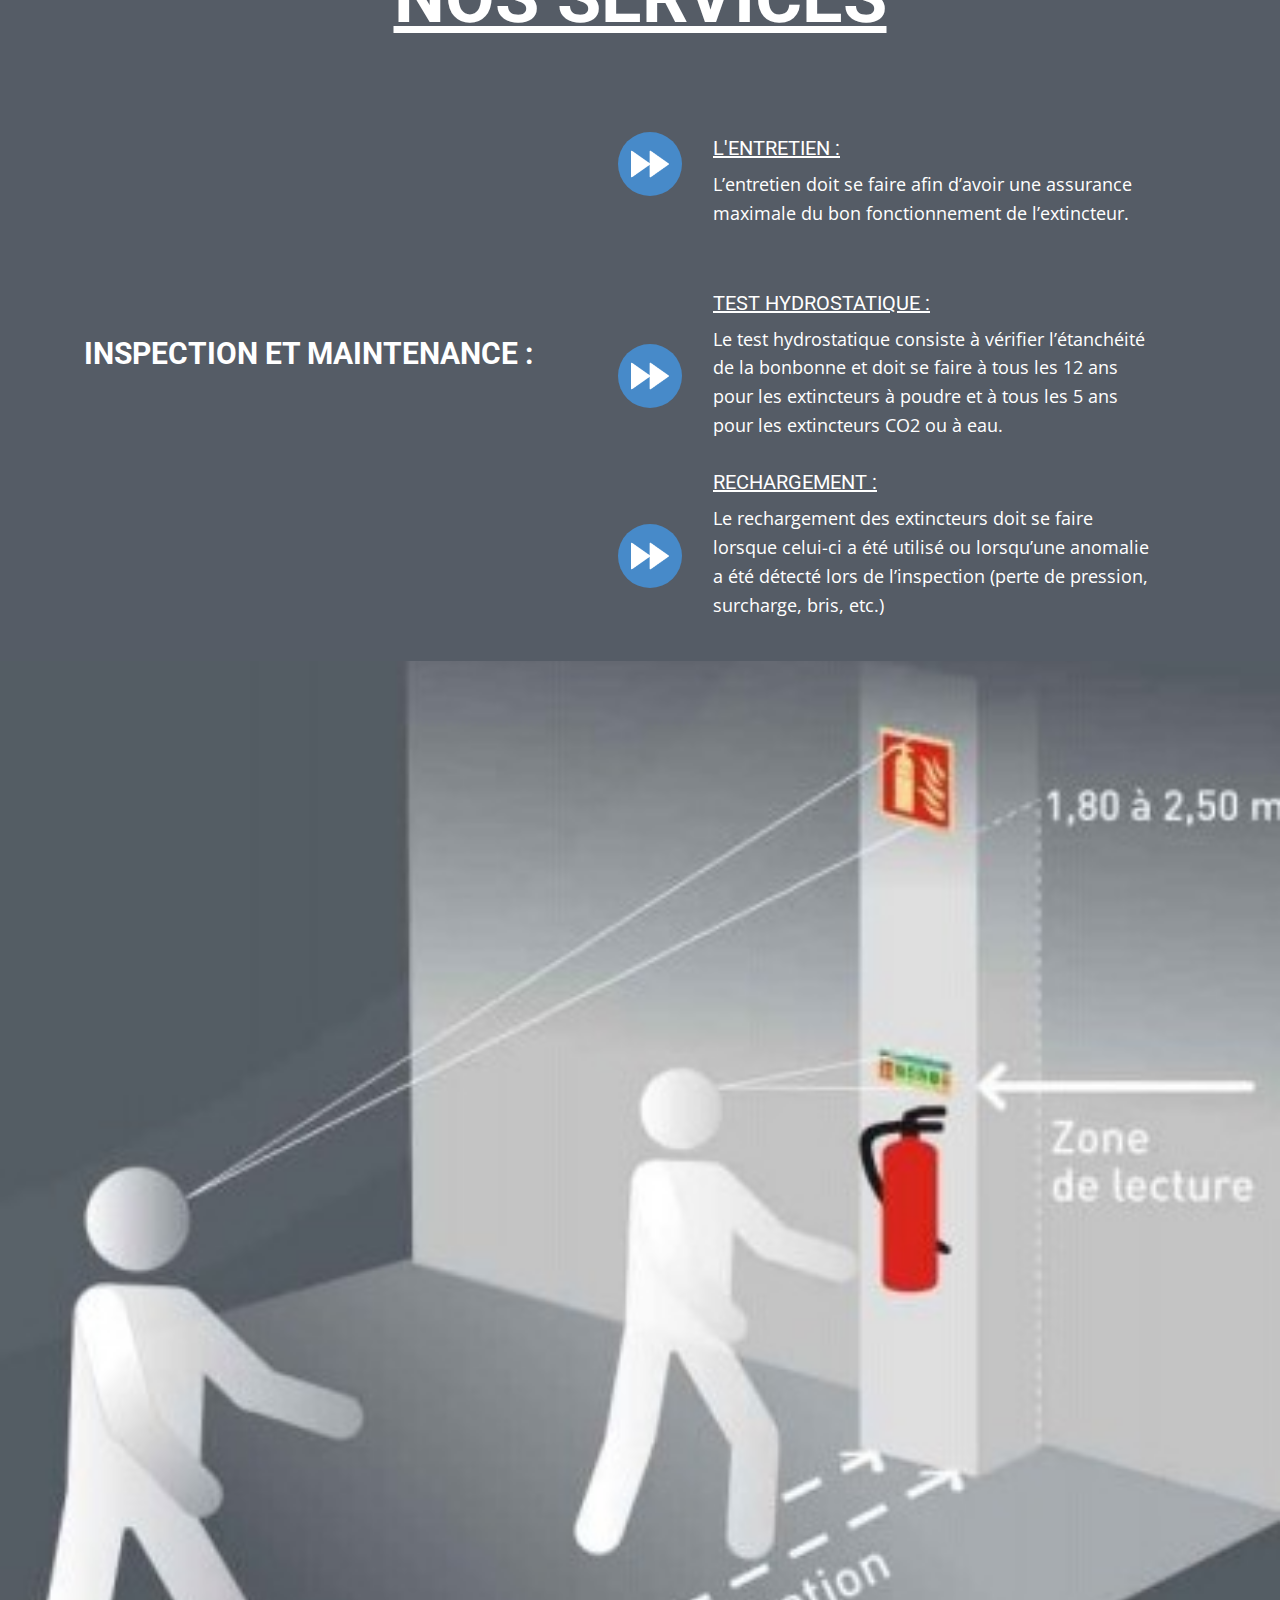
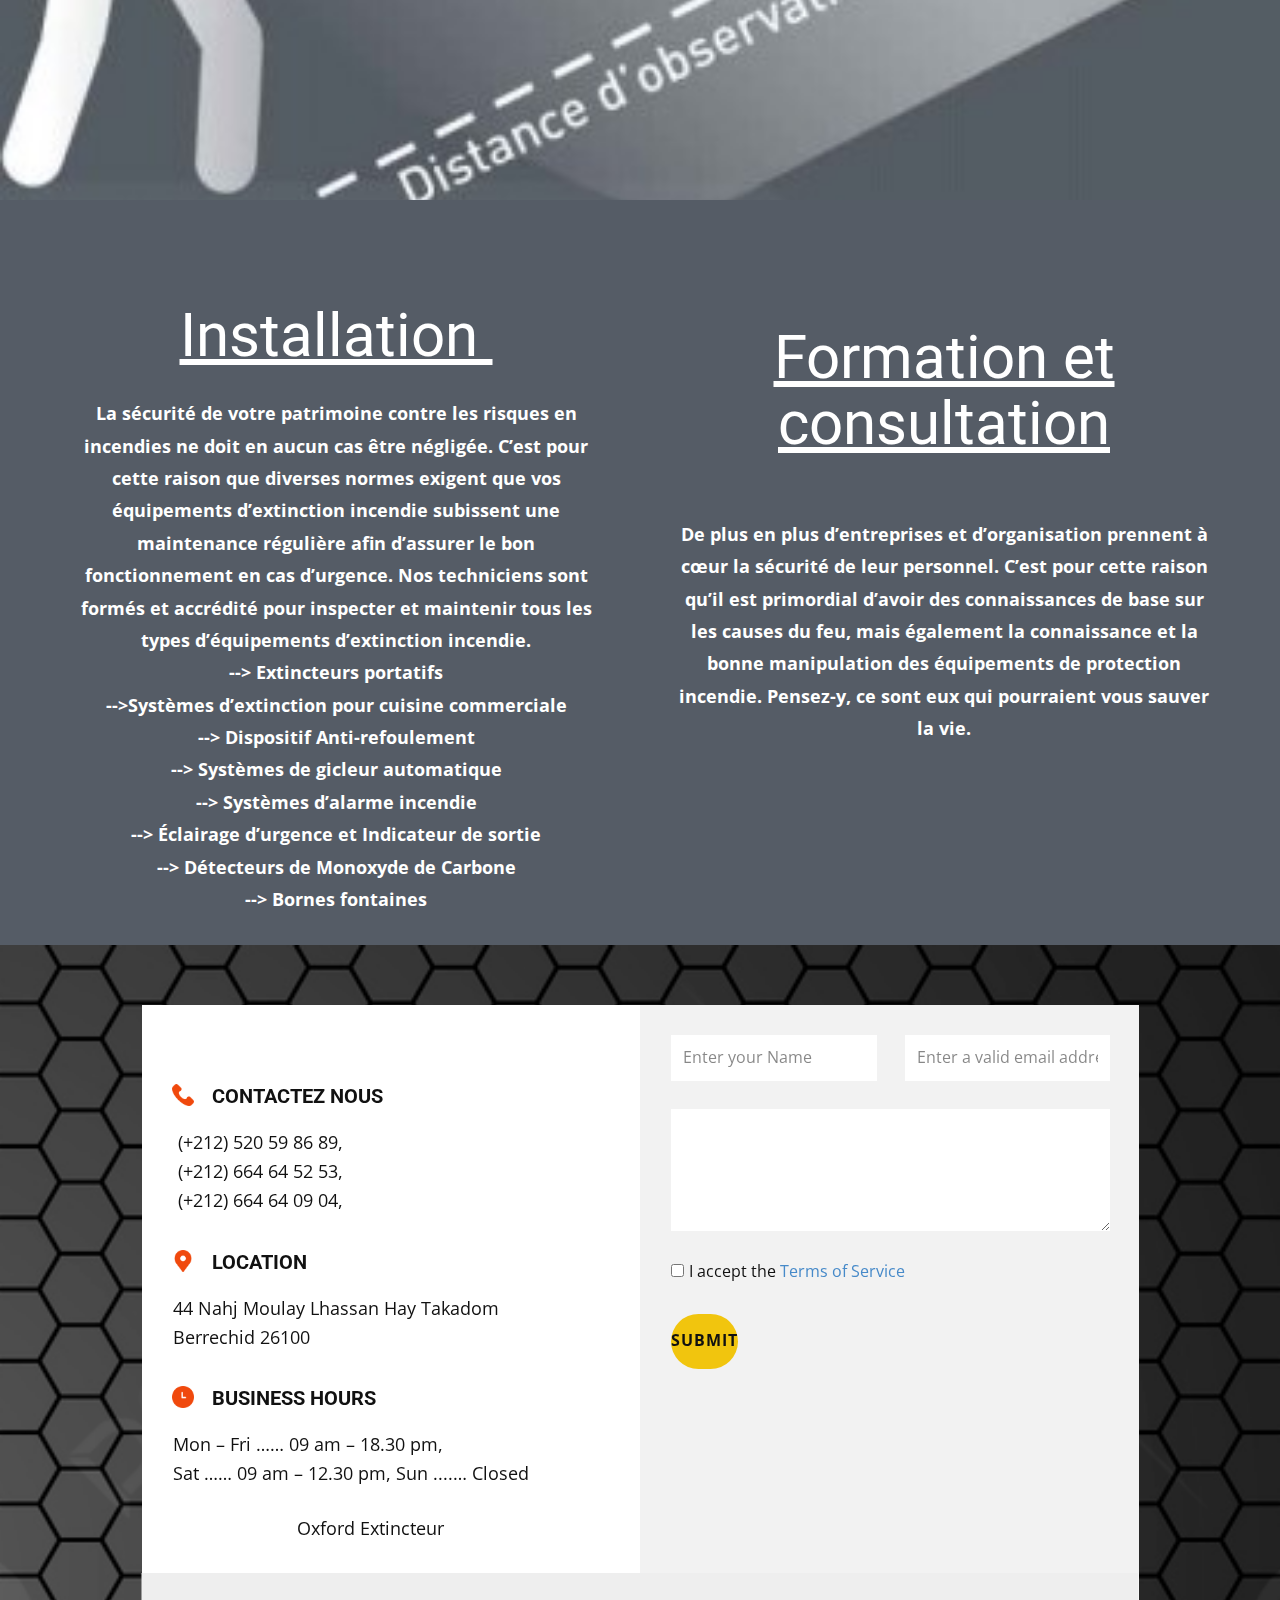
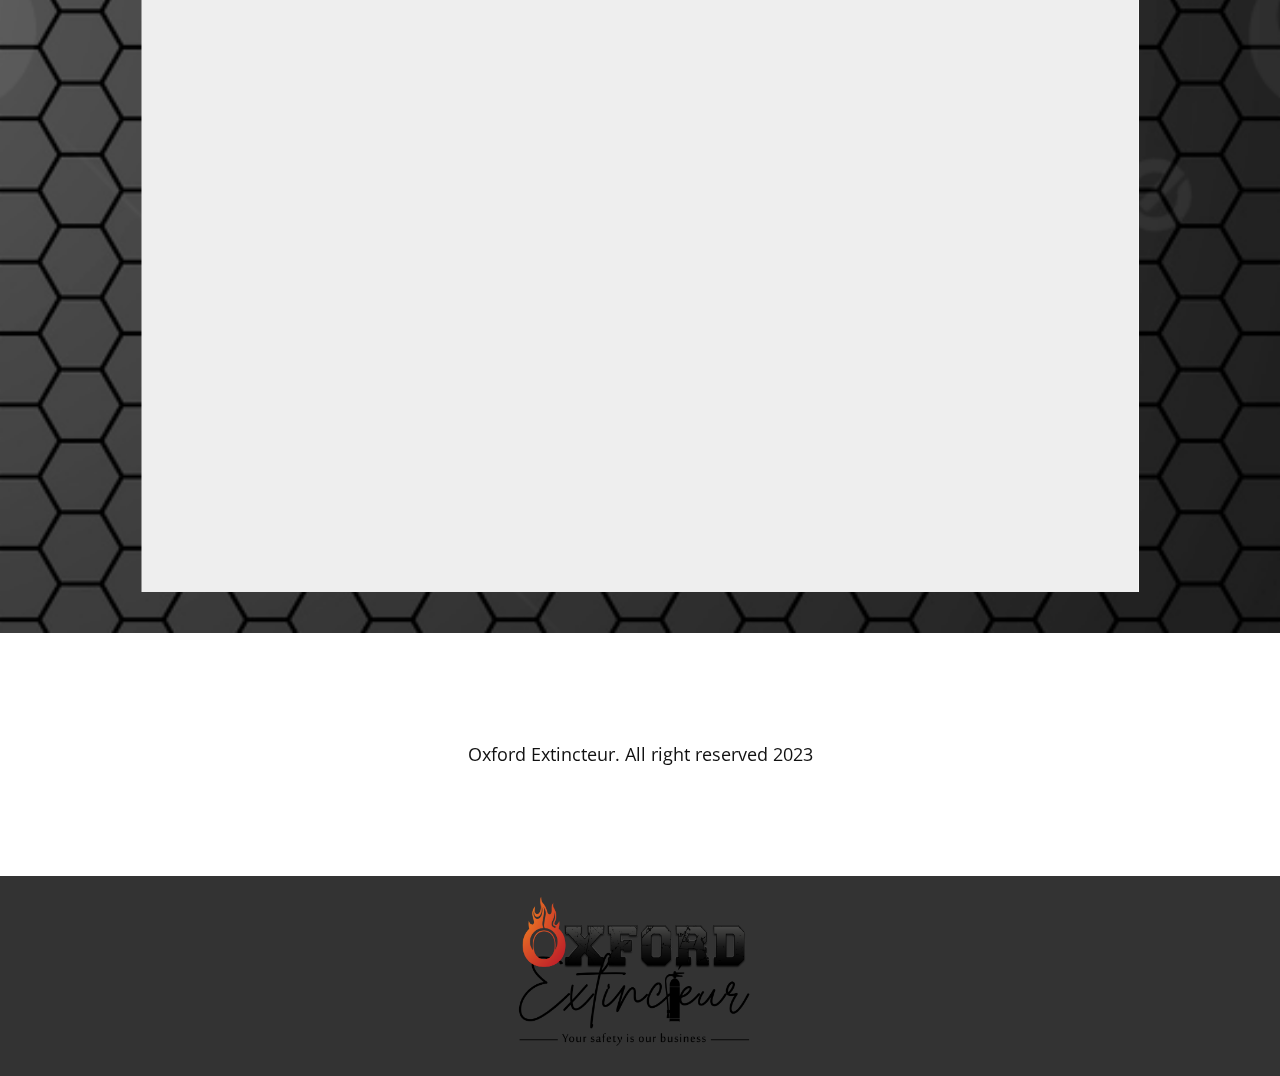
==== commit 9e3ab3e8: "mycomm" ====
--- a/index.html
+++ b/index.html
@@ -704,16 +704,6 @@
     <footer class="u-align-center u-clearfix u-footer u-grey-80 u-footer" id="sec-b76a"><div class="u-clearfix u-sheet u-sheet-1">
         <img class="u-absolute-hcenter u-expanded-height u-image u-image-contain u-image-default u-image-1" src="images/PNG-Noir.png" alt="" data-image-width="11577" data-image-height="8193">
       </div></footer>
-    <section class="u-backlink u-clearfix u-grey-80">
-      <a class="u-link" href="https://nicepage.com/website-templates" target="_blank">
-        <span>Website Templates</span>
-      </a>
-      <p class="u-text">
-        <span>created with</span>
-      </p>
-      <a class="u-link" href="" target="_blank">
-        <span>Website Builder Software</span>
-      </a>. 
-    </section>
+    
   
 </body></html>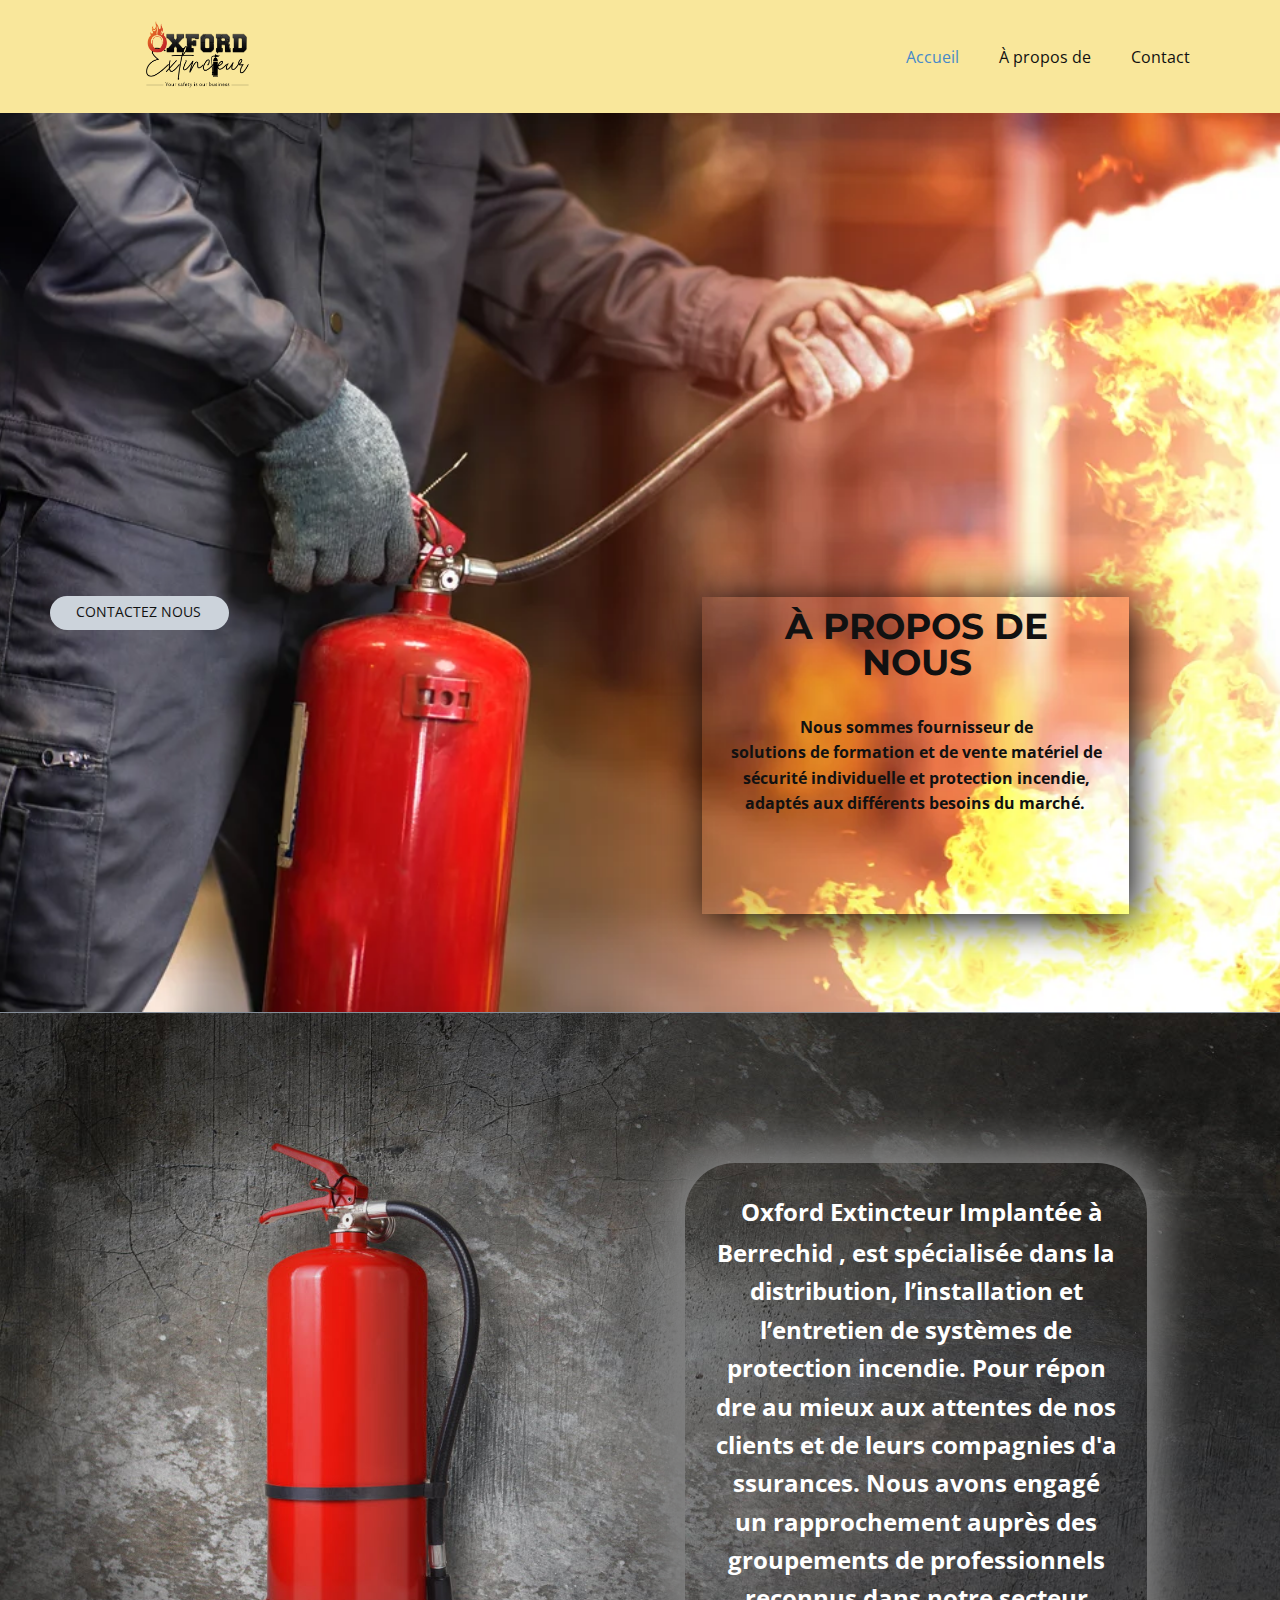
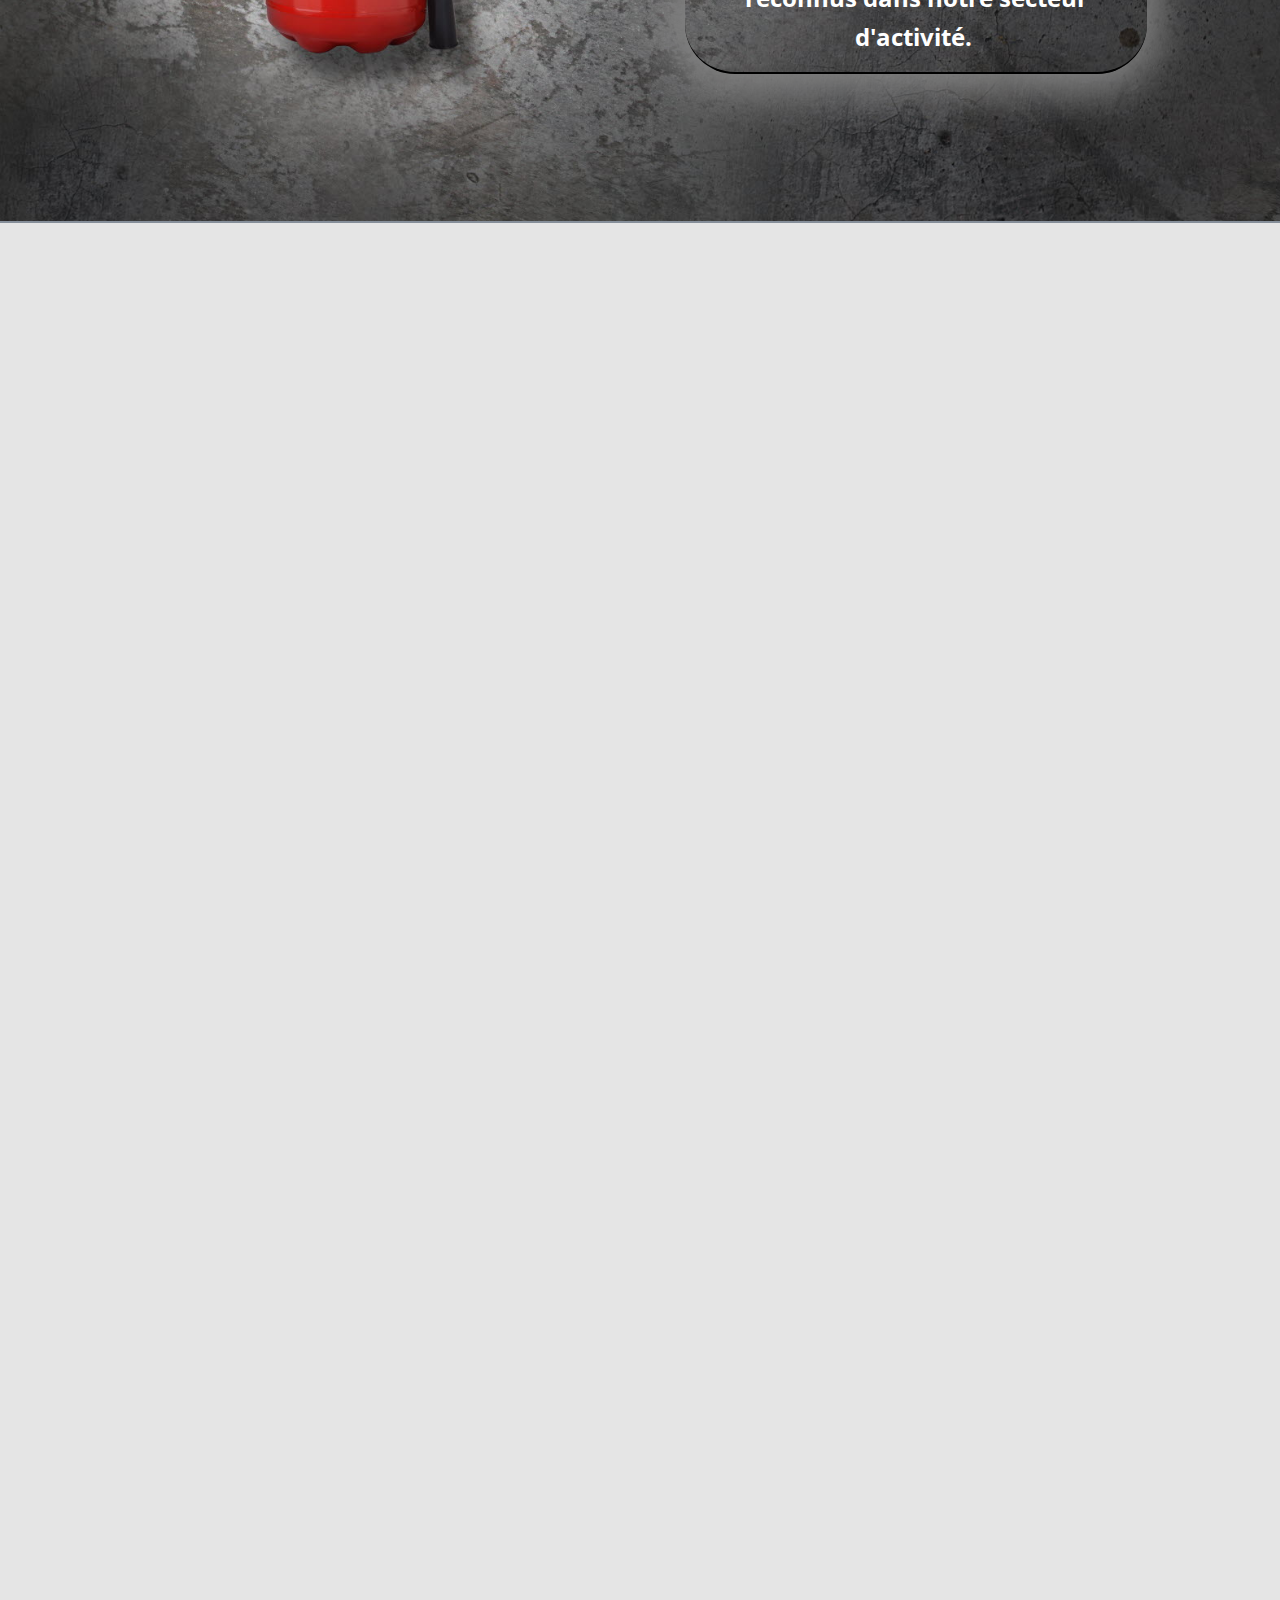
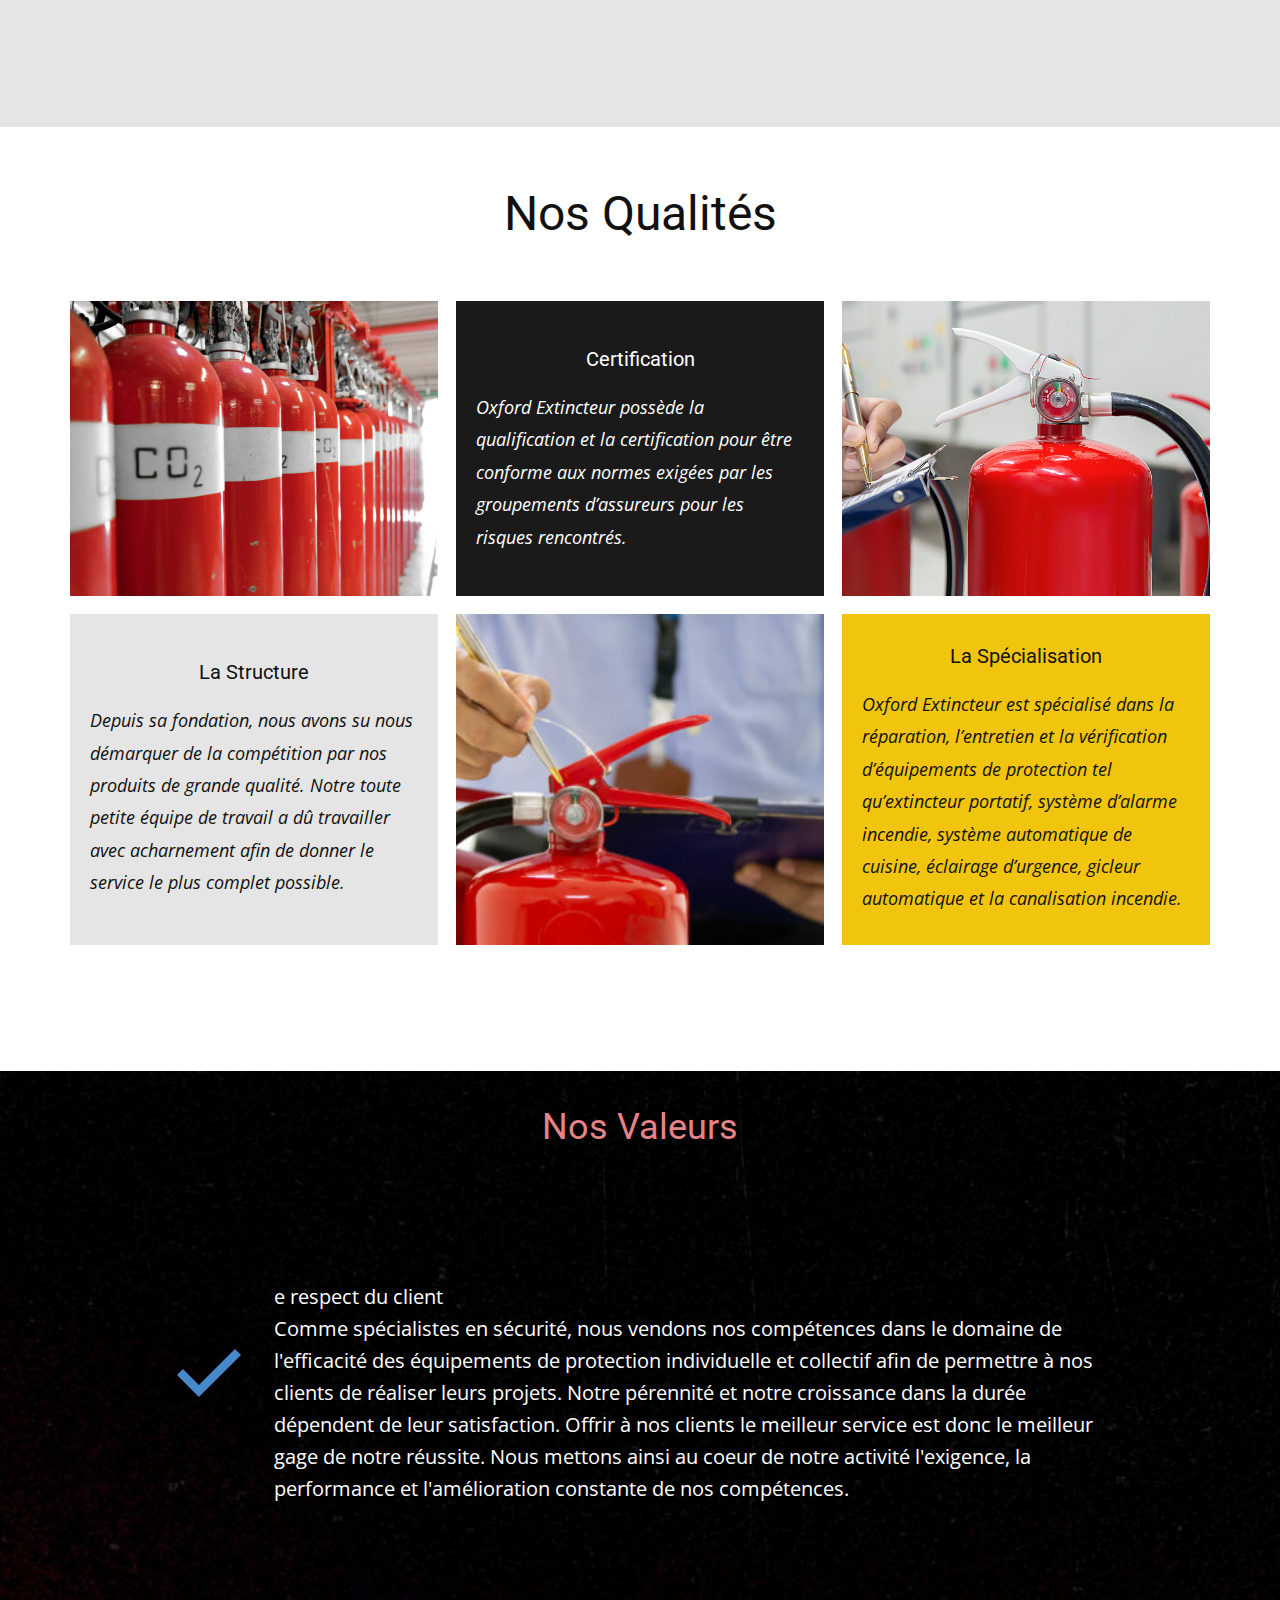
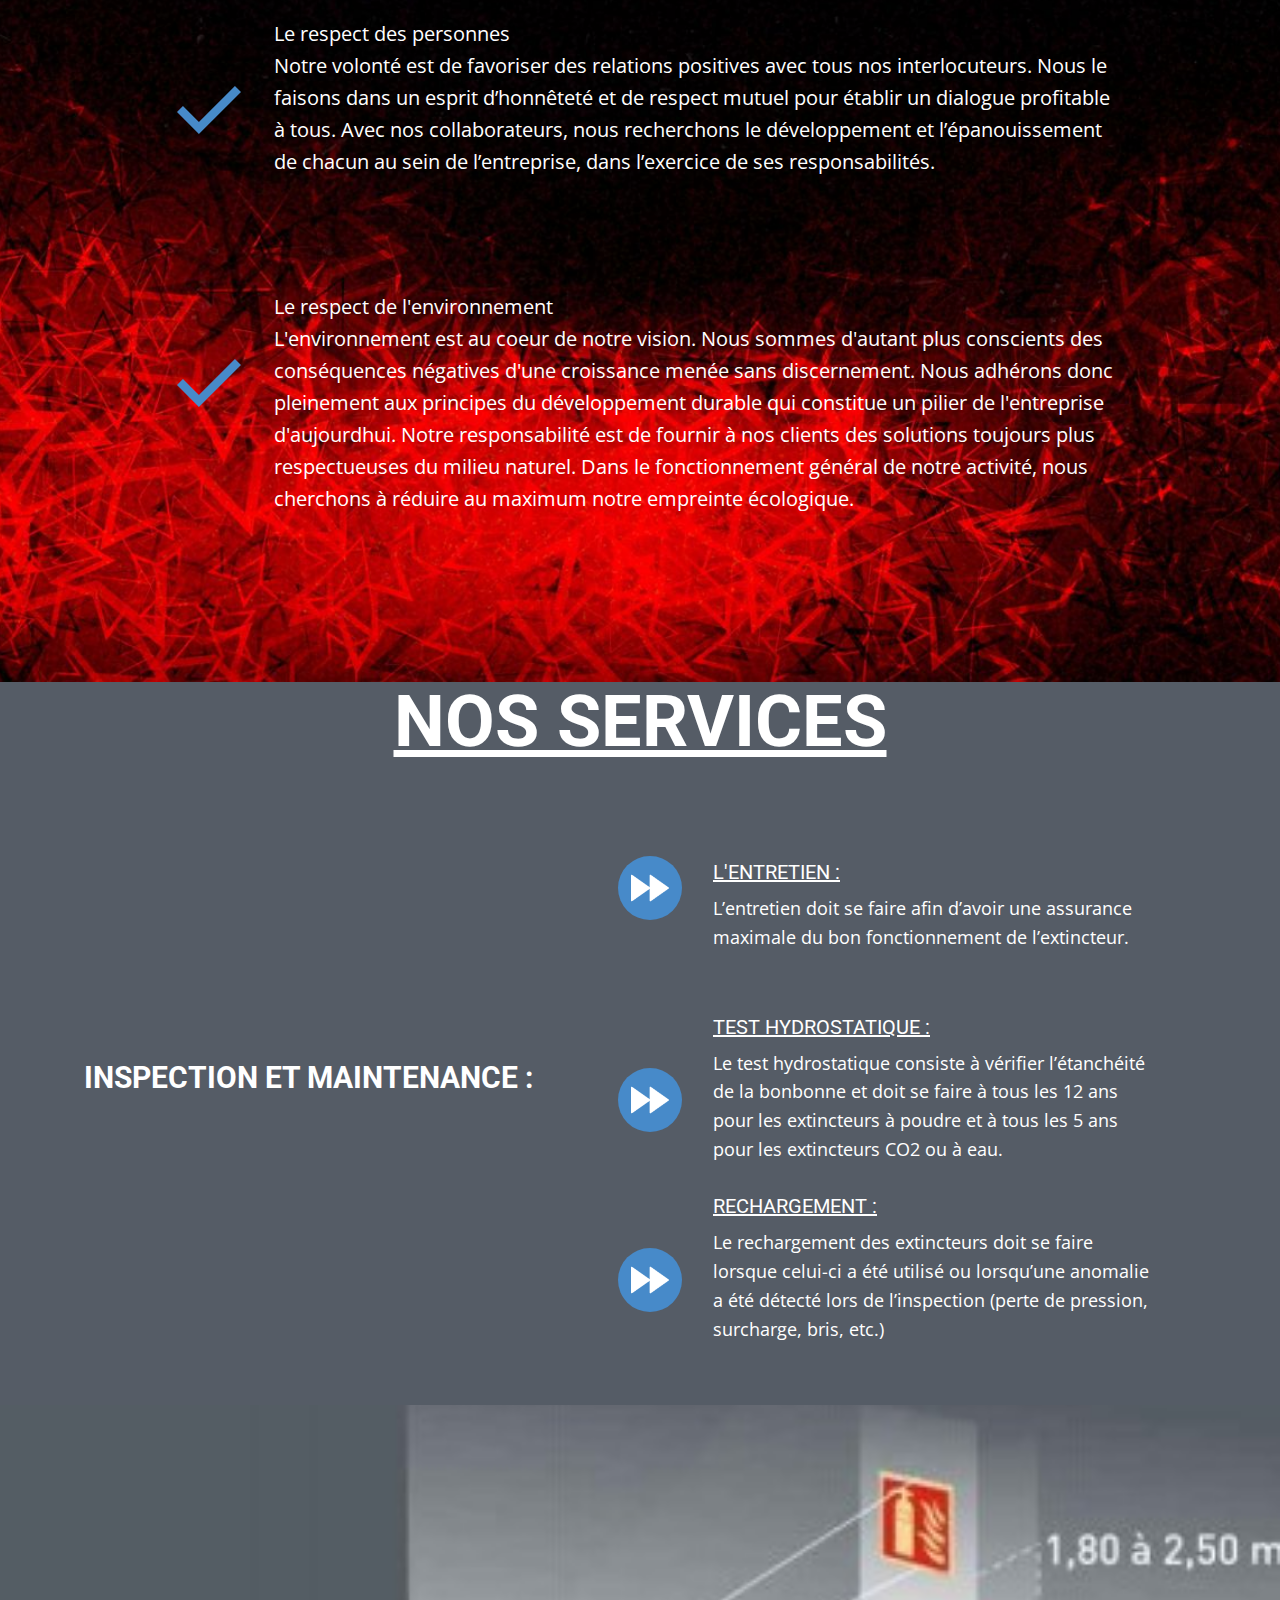
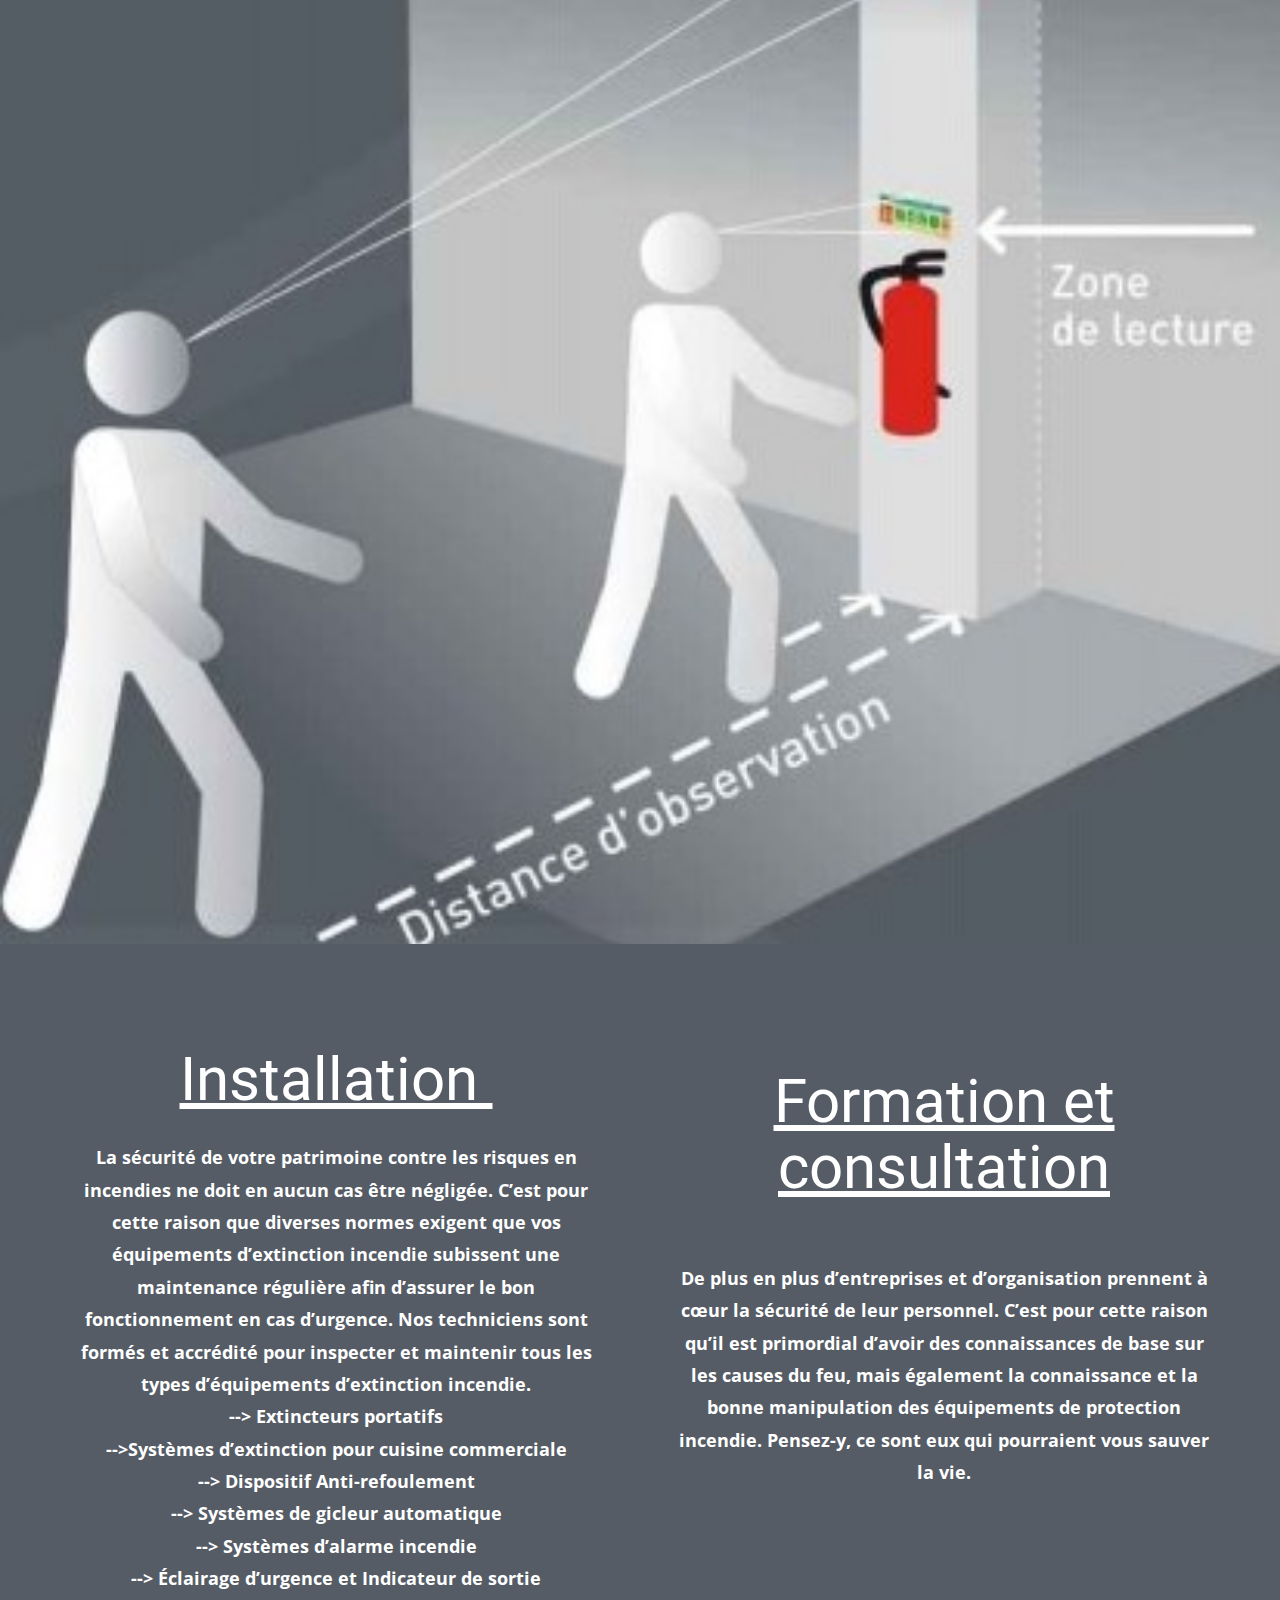
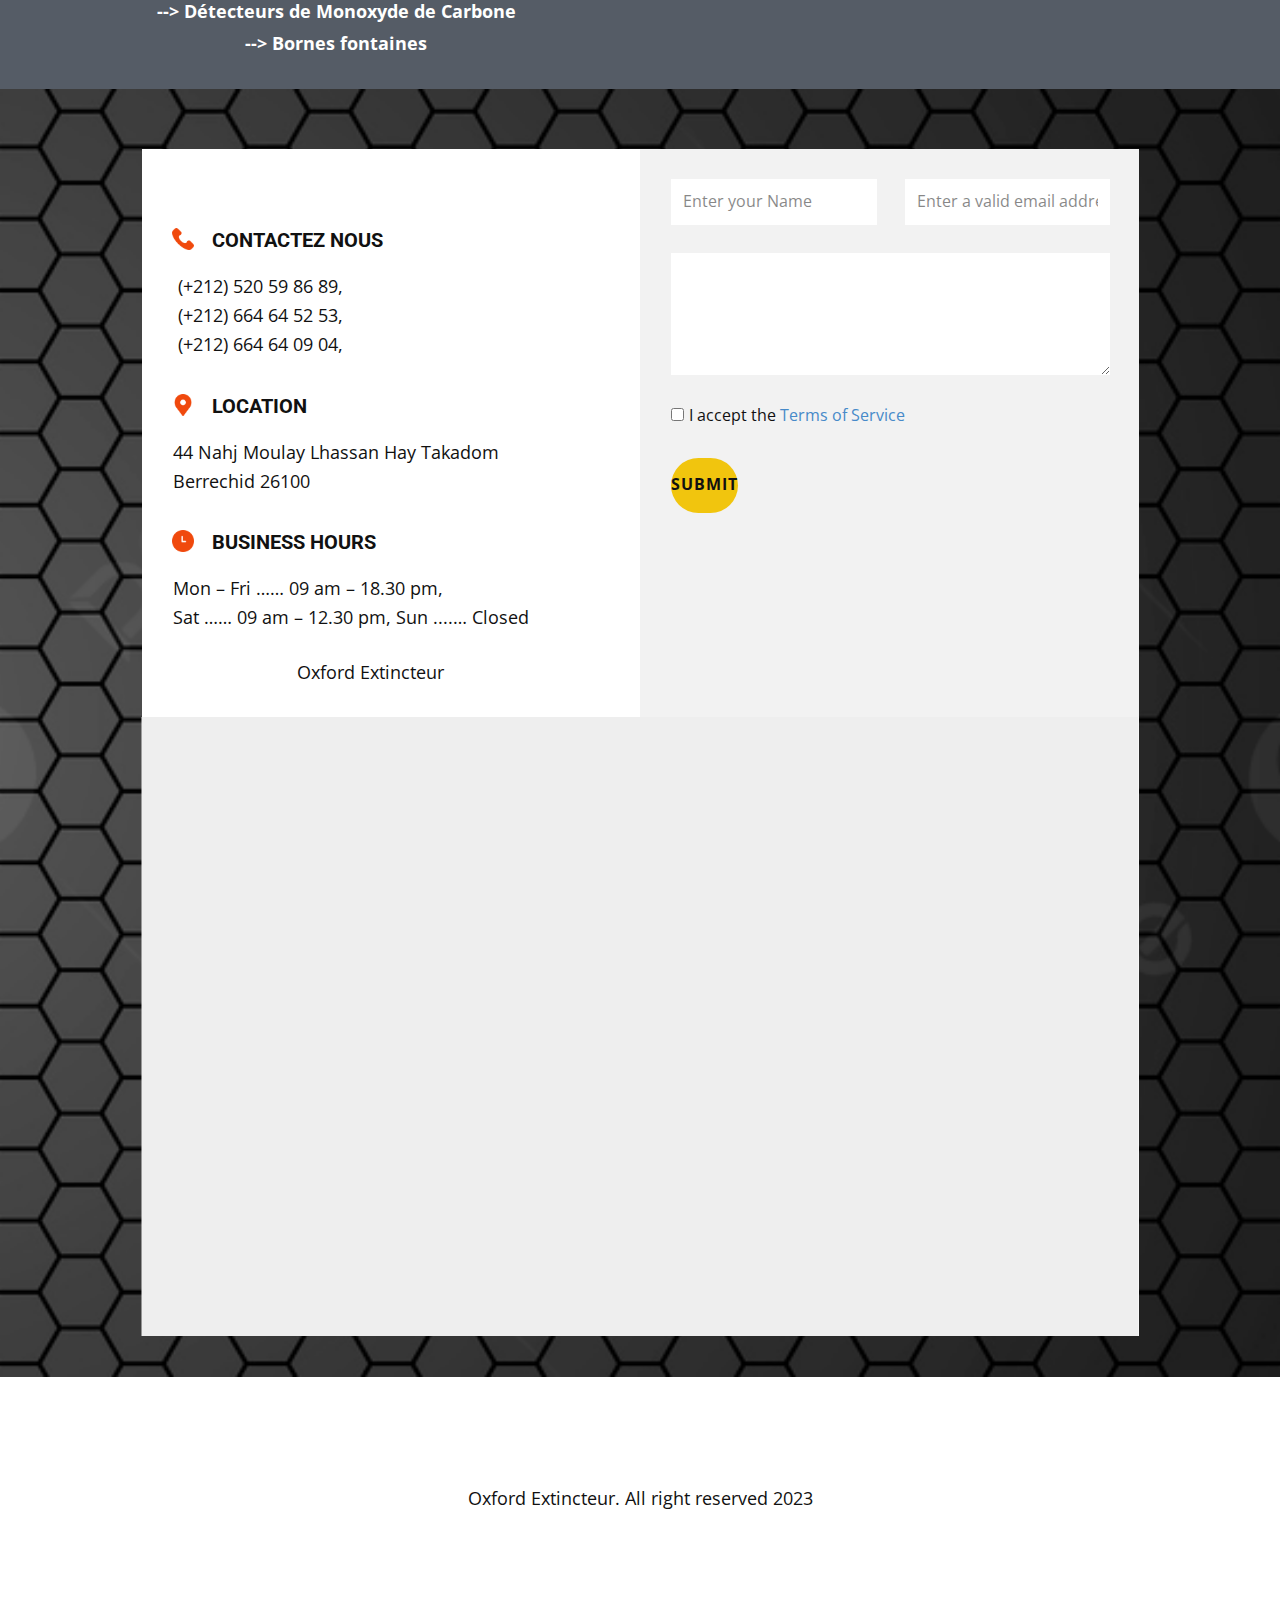
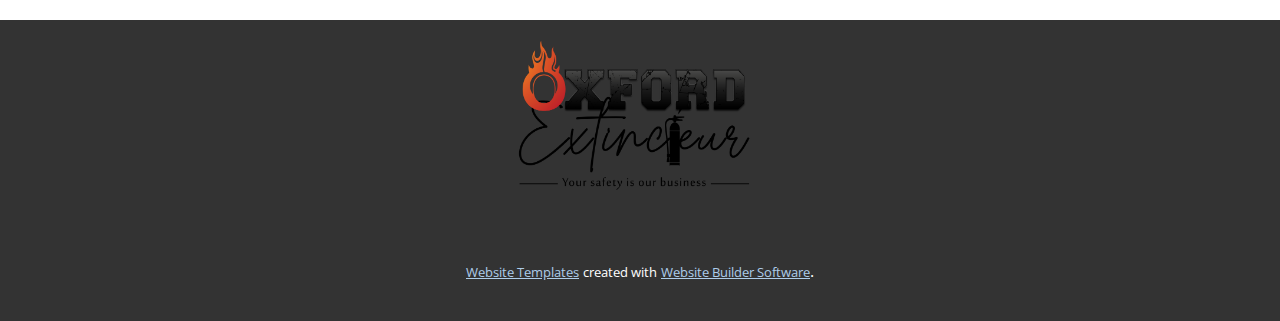
==== commit 9fc69c09: "mycomm" ====
--- a/index.html
+++ b/index.html
@@ -135,192 +135,71 @@
         </div>
       </div>
     </section>
-    <section class="u-align-center u-clearfix u-valign-middle-xs u-section-4" id="sec-8fe6">
-      <div id="carousel-bd35" data-interval="5000" data-u-ride="carousel" class="u-carousel u-carousel-duration-7250 u-expanded-width u-slider u-slider-1">
-        <ol class="u-absolute-hcenter u-carousel-indicators u-hidden u-carousel-indicators-1">
-          <li data-u-target="#carousel-bd35" class="u-active u-grey-30" data-u-slide-to="0"></li>
-          <li data-u-target="#carousel-bd35" class="u-grey-30" data-u-slide-to="1"></li>
-          <li data-u-target="#carousel-bd35" class="u-grey-30" data-u-slide-to="2"></li>
-        </ol>
-        <div class="u-carousel-inner" role="listbox">
-          <div class="u-active u-align-center u-carousel-item u-container-style u-image u-shading u-slide u-image-1" data-image-width="458" data-image-height="254">
-            <div class="u-container-layout u-container-layout-1">
-              <h1 class="u-text u-text-1">Nos qualités</h1>
-              <h2 class="u-text u-text-default u-text-2"> Certification </h2>
-              <p class="u-text u-text-3">Oxford Extincteur possède la qualification et la certification pour être conforme aux
+    <section class="u-align-center u-clearfix u-container-align-center u-section-4" id="carousel_2ed0">
+      <div class="u-clearfix u-sheet u-sheet-1">
+        <h2 class="u-align-center u-text u-text-1">Nos Qualités</h2>
+        <div class="u-clearfix u-expanded-width u-gutter-18 u-layout-wrap u-layout-wrap-1">
+          <div class="u-gutter-0 u-layout">
+            <div class="u-layout-col">
+              <div class="u-size-30">
+                <div class="u-layout-row">
+                  <div class="u-align-center u-container-align-center u-container-style u-image u-layout-cell u-size-20 u-image-1" data-image-width="850" data-image-height="567">
+                    <div class="u-container-layout u-valign-middle u-container-layout-1"></div>
+                  </div>
+                  <div class="u-align-left u-container-style u-grey-90 u-layout-cell u-size-20 u-layout-cell-2">
+                    <div class="u-container-layout u-container-layout-2">
+                      <h5 class="u-align-center u-text u-text-2">Certification</h5>
+                      <p class="u-align-left u-text u-text-3"> Oxford Extincteur possède la qualification et la certification pour être conforme aux
 normes exigées par les groupements d’assureurs pour les risques rencontrés.&nbsp;</p>
-            </div>
-          </div>
-          <div class="u-align-center u-carousel-item u-container-style u-image u-shading u-slide u-image-2" data-image-width="850" data-image-height="567">
-            <div class="u-container-layout u-container-layout-2">
-              <h1 class="u-text u-text-4">Nos qualités</h1>
-              <h2 class="u-text u-text-5"> La Structure</h2>
-              <p class="u-text u-text-6">Depuis sa fondation, nous
+                    </div>
+                  </div>
+                  <div class="u-align-center u-container-align-center u-container-style u-image u-layout-cell u-size-20 u-image-2" data-image-width="2560" data-image-height="1145">
+                    <div class="u-container-layout u-valign-middle u-container-layout-3"></div>
+                  </div>
+                </div>
+              </div>
+              <div class="u-size-30">
+                <div class="u-layout-row">
+                  <div class="u-align-left u-container-style u-grey-10 u-layout-cell u-size-20 u-layout-cell-4">
+                    <div class="u-container-layout u-valign-middle u-container-layout-4">
+                      <h5 class="u-align-center u-text u-text-4">La Structure</h5>
+                      <p class="u-align-left u-text u-text-5">Depuis sa fondation, nous
 avons su nous démarquer de la compétition par nos produits de grande qualité.
-Notre toute petite éq​​uipe de travail a dû travailler avec acharnement afin de
+Notre toute petite éq​uipe de travail a dû travailler avec acharnement afin de
 donner le service le plus complet possible.</p>
-            </div>
-          </div>
-          <div class="u-carousel-item u-container-style u-expanded-width u-image u-slide u-image-3" data-image-width="2560" data-image-height="1145">
-            <div class="u-container-layout u-container-layout-3">
-              <h1 class="u-align-center u-text u-text-body-alt-color u-text-7">Nos qualités</h1>
-              <h2 class="u-text u-text-body-alt-color u-text-default u-text-8"> La Spécialisation</h2>
-              <p class="u-text u-text-body-alt-color u-text-9">Oxford Extincteur est spécialisé dans la
+                    </div>
+                  </div>
+                  <div class="u-align-center u-container-align-left u-container-style u-image u-layout-cell u-size-20 u-image-3" data-image-width="458" data-image-height="254">
+                    <div class="u-container-layout u-valign-middle u-container-layout-5"></div>
+                  </div>
+                  <div class="u-align-left u-container-style u-layout-cell u-palette-3-base u-size-20 u-layout-cell-6">
+                    <div class="u-container-layout u-valign-middle u-container-layout-6">
+                      <h5 class="u-align-center u-text u-text-6">La Spécialisation</h5>
+                      <p class="u-align-left u-text u-text-7"> Oxford Extincteur est spécialisé dans la
 réparation, l’entretien et la vérification d’équipements de protection tel qu’extincteur
 portatif, système d’alarme incendie, système automatique de cuisine, éclairage
 d’urgence, gicleur automatique et la canalisation incendie.</p>
-            </div>
-          </div>
-        </div>
-        <a class="u-absolute-vcenter u-carousel-control u-carousel-control-prev u-hidden-sm u-hidden-xs u-spacing-9 u-carousel-control-1" href="#carousel-bd35" role="button" data-u-slide="prev">
-          <span aria-hidden="true">
-            <svg viewBox="0 0 451.847 451.847"><path d="M97.141,225.92c0-8.095,3.091-16.192,9.259-22.366L300.689,9.27c12.359-12.359,32.397-12.359,44.751,0
-c12.354,12.354,12.354,32.388,0,44.748L173.525,225.92l171.903,171.909c12.354,12.354,12.354,32.391,0,44.744
-c-12.354,12.365-32.386,12.365-44.745,0l-194.29-194.281C100.226,242.115,97.141,234.018,97.141,225.92z"></path></svg>
+                    </div>
+                  </div>
+                </div>
+              </div>
+            </div>
+          </div>
+        </div>
+      </div>
+    </section>
+    <section class="u-clearfix u-image u-section-5" id="sec-8863" data-image-width="4000" data-image-height="2250">
+      <div class="u-clearfix u-sheet u-sheet-1">
+        <h4 class="u-text u-text-default u-text-palette-2-light-1 u-text-1">Nos Valeurs<br>
+        </h4>
+        <div class="u-list u-list-1">
+          <div class="u-repeater u-repeater-1">
+            <div class="u-container-style u-list-item u-repeater-item">
+              <div class="u-container-layout u-similar-container u-container-layout-1"><span class="u-icon u-icon-circle u-text-palette-1-base u-icon-1"><svg class="u-svg-link" preserveAspectRatio="xMidYMin slice" viewBox="0 0 515.556 515.556" style=""><use xmlns:xlink="http://www.w3.org/1999/xlink" xlink:href="#svg-239b"></use></svg><svg class="u-svg-content" viewBox="0 0 515.556 515.556" id="svg-239b"><path d="m0 274.226 176.549 176.886 339.007-338.672-48.67-47.997-290.337 290-128.553-128.552z"></path></svg>
+            
+            
           </span>
-          <span class="sr-only">
-            <svg viewBox="0 0 451.847 451.847"><path d="M97.141,225.92c0-8.095,3.091-16.192,9.259-22.366L300.689,9.27c12.359-12.359,32.397-12.359,44.751,0
-c12.354,12.354,12.354,32.388,0,44.748L173.525,225.92l171.903,171.909c12.354,12.354,12.354,32.391,0,44.744
-c-12.354,12.365-32.386,12.365-44.745,0l-194.29-194.281C100.226,242.115,97.141,234.018,97.141,225.92z"></path></svg>
-          </span>
-        </a>
-        <a class="u-absolute-vcenter u-carousel-control u-carousel-control-next u-hidden-sm u-hidden-xs u-spacing-9 u-carousel-control-2" href="#carousel-bd35" role="button" data-u-slide="next">
-          <span aria-hidden="true">
-            <svg viewBox="0 0 451.846 451.847"><path d="M345.441,248.292L151.154,442.573c-12.359,12.365-32.397,12.365-44.75,0c-12.354-12.354-12.354-32.391,0-44.744
-L278.318,225.92L106.409,54.017c-12.354-12.359-12.354-32.394,0-44.748c12.354-12.359,32.391-12.359,44.75,0l194.287,194.284
-c6.177,6.18,9.262,14.271,9.262,22.366C354.708,234.018,351.617,242.115,345.441,248.292z"></path></svg>
-          </span>
-          <span class="sr-only">
-            <svg viewBox="0 0 451.846 451.847"><path d="M345.441,248.292L151.154,442.573c-12.359,12.365-32.397,12.365-44.75,0c-12.354-12.354-12.354-32.391,0-44.744
-L278.318,225.92L106.409,54.017c-12.354-12.359-12.354-32.394,0-44.748c12.354-12.359,32.391-12.359,44.75,0l194.287,194.284
-c6.177,6.18,9.262,14.271,9.262,22.366C354.708,234.018,351.617,242.115,345.441,248.292z"></path></svg>
-          </span>
-        </a>
-      </div>
-      <style data-mode="XXL">@media (max-width: 0px) {
-  .u-block-57dd-2 {
-    min-height: 613px;
-  }
-  .u-section-4 .u-slider-1 {
-    width: 758px;
-    min-height: 478px;
-    height: auto;
-    margin-top: 60px;
-    margin-bottom: 60px;
-    margin-left: auto;
-    margin-right: auto;
-  }
-  .u-section-4 .u-carousel-indicators-1 {
-    position: absolute;
-    bottom: 10px;
-    width: auto;
-    height: auto;
-  }
-  .u-section-4 .u-image-1 {
-    background-image: linear-gradient(0deg, rgba(0,0,0,0.4), rgba(0,0,0,0.4)), url("[data-uri]");
-    background-position: 50% 50%;
-  }
-  .u-section-4 .u-container-layout-1 {
-    padding-top: 30px;
-    padding-bottom: 30px;
-    padding-left: 60px;
-    padding-right: 60px;
-  }
-  .u-section-4 .u-text-2 {
-    margin-top: 0;
-    margin-bottom: 0;
-    margin-left: auto;
-    margin-right: auto;
-  }
-  .u-section-4 .u-text-3 {
-    width: 409px;
-    margin-top: 20px;
-    margin-left: auto;
-    margin-right: auto;
-    margin-bottom: 0;
-  }
-  .u-block-57dd-34 {
-    border-style: none;
-    font-weight: 700;
-    text-transform: uppercase;
-    font-size: 0.875rem;
-    letter-spacing: 1px;
-    background-image: none;
-    margin-top: 30px;
-    margin-left: auto;
-    margin-right: auto;
-    margin-bottom: 0;
-  }
-  .u-section-4 .u-image-2 {
-    background-image: linear-gradient(0deg, rgba(0,0,0,0.4), rgba(0,0,0,0.4)), url("[data-uri]");
-    background-position: 50% 50%;
-  }
-  .u-section-4 .u-container-layout-2 {
-    padding-top: 30px;
-    padding-bottom: 30px;
-    padding-left: 60px;
-    padding-right: 60px;
-  }
-  .u-section-4 .u-text-5 {
-    margin-top: 0;
-    margin-bottom: 0;
-    margin-left: auto;
-    margin-right: auto;
-  }
-  .u-section-4 .u-text-6 {
-    width: 409px;
-    margin-top: 20px;
-    margin-left: auto;
-    margin-right: auto;
-    margin-bottom: 0;
-  }
-  .u-block-57dd-39 {
-    border-style: none;
-    font-weight: 700;
-    text-transform: uppercase;
-    font-size: 0.875rem;
-    letter-spacing: 1px;
-    background-image: none;
-    margin-top: 30px;
-    margin-left: auto;
-    margin-right: auto;
-    margin-bottom: 0;
-  }
-  .u-section-4 .u-carousel-control-1 {
-    width: 38px;
-    height: 38px;
-    background-image: none;
-    left: -58px;
-    position: absolute;
-    right: auto;
-  }
-  .u-section-4 .u-carousel-control-2 {
-    width: 38px;
-    height: 38px;
-    background-image: none;
-    left: auto;
-    position: absolute;
-    right: -58px;
-  }
-}</style>
-    </section>
-    <section class="u-align-center u-clearfix u-image u-section-5" id="sec-6531" data-image-width="4000" data-image-height="2250">
-      <div class="u-clearfix u-sheet u-valign-bottom-xs u-sheet-1">
-        <div id="carousel-5989" data-interval="5000" data-u-ride="carousel" class="u-carousel u-carousel-duration-7250 u-carousel-left u-expanded-width u-slider u-slider-1">
-          <ol class="u-absolute-hcenter u-carousel-indicators u-carousel-indicators-1">
-            <li data-u-target="#carousel-5989" class="u-active u-grey-30 u-shape-circle" data-u-slide-to="0" style="width: 10px; height: 10px;"></li>
-            <li data-u-target="#carousel-5989" class="u-grey-30 u-shape-circle" data-u-slide-to="1" style="width: 10px; height: 10px;"></li>
-            <li data-u-target="#carousel-5989" class="u-grey-30 u-shape-circle" data-u-slide-to="2" style="width: 10px; height: 10px;"></li>
-          </ol>
-          <div class="u-carousel-inner" role="listbox" style="">
-            <div class="u-active u-align-center u-carousel-item u-container-style u-slide">
-              <div class="u-container-layout u-container-layout-1">
-                <h1 class="u-text u-text-body-alt-color u-title u-text-1"> Nos Valeurs<span style="font-style: italic;"></span>
-                </h1>
-                <p class="u-large-text u-text u-text-body-alt-color u-text-variant u-text-2">
-                  <span style="font-size: 3rem;"> Le respect du client</span>
-                  <br>
-                  <span style="font-size: 1.875rem;">Comme spécialistes en sécurité,
+                <p class="u-text u-text-body-alt-color u-text-2"> e respect du client<br>Comme spécialistes en sécurité,
 nous vendons nos compétences dans le domaine de l'efficacité des équipements de
 protection individuelle et collectif afin de permettre à nos clients de
 réaliser leurs projets.
@@ -329,17 +208,16 @@
 le meilleur service est donc le meilleur gage de notre réussite.
 Nous
 mettons ainsi au coeur de notre activité l'exigence, la performance et
-l'amélioration constante de nos compétences.</span>
+l'amélioration constante de nos compétences.
                 </p>
               </div>
             </div>
-            <div class="u-align-center u-carousel-item u-container-style u-slide">
-              <div class="u-container-layout u-container-layout-2">
-                <h1 class="u-text u-text-body-alt-color u-title u-text-3"> Nos Valeurs<span style="font-style: italic;"></span>
-                </h1>
-                <p class="u-large-text u-text u-text-body-alt-color u-text-variant u-text-4">
-                  <span style="font-size: 3rem;">Le respect des personnes</span>
-                  <br> Notre
+            <div class="u-container-style u-list-item u-repeater-item">
+              <div class="u-container-layout u-similar-container u-container-layout-2"><span class="u-icon u-icon-circle u-text-palette-1-base u-icon-2"><svg class="u-svg-link" preserveAspectRatio="xMidYMin slice" viewBox="0 0 515.556 515.556" style=""><use xmlns:xlink="http://www.w3.org/1999/xlink" xlink:href="#svg-a2b9"></use></svg><svg class="u-svg-content" viewBox="0 0 515.556 515.556" id="svg-a2b9"><path d="m0 274.226 176.549 176.886 339.007-338.672-48.67-47.997-290.337 290-128.553-128.552z"></path></svg>
+            
+            
+          </span>
+                <p class="u-text u-text-body-alt-color u-text-3"> Le respect des personnes<br> Notre
 volonté est de favoriser des relations positives avec tous nos interlocuteurs.
 Nous le faisons dans un&nbsp;esprit d’honnêteté&nbsp;et de
 respect mutuel pour établir un dialogue profitable à tous.
@@ -348,15 +226,12 @@
                 </p>
               </div>
             </div>
-            <div class="u-align-center u-carousel-item u-container-style u-slide">
-              <div class="u-container-layout u-container-layout-3">
-                <p class="u-align-center u-large-text u-text u-text-body-alt-color u-text-variant u-text-5">
-                  <span style="font-size: 3rem;">
-                    <span style="font-weight: 700;">Le respect de l'environnement</span>
-                  </span>
-                  <br>
-                  <span style="font-size: 1.875rem;"></span>
-                  <span style="font-size: 1.875rem;">L'environnement
+            <div class="u-container-style u-list-item u-repeater-item">
+              <div class="u-container-layout u-similar-container u-container-layout-3"><span class="u-icon u-icon-circle u-text-palette-1-base u-icon-3"><svg class="u-svg-link" preserveAspectRatio="xMidYMin slice" viewBox="0 0 515.556 515.556" style=""><use xmlns:xlink="http://www.w3.org/1999/xlink" xlink:href="#svg-15fd"></use></svg><svg class="u-svg-content" viewBox="0 0 515.556 515.556" id="svg-15fd"><path d="m0 274.226 176.549 176.886 339.007-338.672-48.67-47.997-290.337 290-128.553-128.552z"></path></svg>
+            
+            
+          </span>
+                <p class="u-text u-text-body-alt-color u-text-4"> Le respect de l'environnement<br> L'environnement
 est au coeur de notre vision.
 Nous sommes d'autant plus conscients des conséquences négatives d'une
 croissance menée sans discernement.&nbsp;Nous adhérons donc pleinement aux
@@ -364,154 +239,17 @@
 d'aujourdhui.&nbsp;Notre responsabilité est de fournir à nos clients
 des solutions toujours plus respectueuses du milieu naturel.&nbsp;Dans
 le fonctionnement général de notre activité, nous cherchons à réduire au
-maximum notre empreinte écologique.</span>
+maximum notre empreinte écologique.
                 </p>
-                <h1 class="u-text u-text-body-alt-color u-title u-text-6"> Nos Valeurs<span style="font-style: italic;"></span>
-                </h1>
-              </div>
-            </div>
-          </div>
-          <a class="u-absolute-vcenter u-carousel-control u-carousel-control-prev u-grey-70 u-hidden-xs u-icon-circle u-spacing-10 u-carousel-control-1" href="#carousel-5989" role="button" data-u-slide="prev">
-            <span aria-hidden="true">
-              <svg viewBox="0 0 451.847 451.847"><path d="M97.141,225.92c0-8.095,3.091-16.192,9.259-22.366L300.689,9.27c12.359-12.359,32.397-12.359,44.751,0
-c12.354,12.354,12.354,32.388,0,44.748L173.525,225.92l171.903,171.909c12.354,12.354,12.354,32.391,0,44.744
-c-12.354,12.365-32.386,12.365-44.745,0l-194.29-194.281C100.226,242.115,97.141,234.018,97.141,225.92z"></path></svg>
-            </span>
-            <span class="sr-only">
-              <svg viewBox="0 0 451.847 451.847"><path d="M97.141,225.92c0-8.095,3.091-16.192,9.259-22.366L300.689,9.27c12.359-12.359,32.397-12.359,44.751,0
-c12.354,12.354,12.354,32.388,0,44.748L173.525,225.92l171.903,171.909c12.354,12.354,12.354,32.391,0,44.744
-c-12.354,12.365-32.386,12.365-44.745,0l-194.29-194.281C100.226,242.115,97.141,234.018,97.141,225.92z"></path></svg>
-            </span>
-          </a>
-          <a class="u-absolute-vcenter u-carousel-control u-carousel-control-next u-grey-70 u-hidden-xs u-icon-circle u-spacing-10 u-carousel-control-2" href="#carousel-5989" role="button" data-u-slide="next">
-            <span aria-hidden="true">
-              <svg viewBox="0 0 451.846 451.847"><path d="M345.441,248.292L151.154,442.573c-12.359,12.365-32.397,12.365-44.75,0c-12.354-12.354-12.354-32.391,0-44.744
-L278.318,225.92L106.409,54.017c-12.354-12.359-12.354-32.394,0-44.748c12.354-12.359,32.391-12.359,44.75,0l194.287,194.284
-c6.177,6.18,9.262,14.271,9.262,22.366C354.708,234.018,351.617,242.115,345.441,248.292z"></path></svg>
-            </span>
-            <span class="sr-only">
-              <svg viewBox="0 0 451.846 451.847"><path d="M345.441,248.292L151.154,442.573c-12.359,12.365-32.397,12.365-44.75,0c-12.354-12.354-12.354-32.391,0-44.744
-L278.318,225.92L106.409,54.017c-12.354-12.359-12.354-32.394,0-44.748c12.354-12.359,32.391-12.359,44.75,0l194.287,194.284
-c6.177,6.18,9.262,14.271,9.262,22.366C354.708,234.018,351.617,242.115,345.441,248.292z"></path></svg>
-            </span>
-          </a>
-        </div>
-      </div>
-      <style data-mode="XXL">@media (max-width: 0px) {
-   .u-section-5 {
-    background-image: none;
-  }
-  .u-section-5 .u-sheet-1 {
-    min-height: 579px;
-  }
-  .u-section-5 .u-slider-1 {
-    min-height: 480px;
-    width: 763px;
-    margin-top: 50px;
-    margin-bottom: 50px;
-    margin-left: auto;
-    margin-right: auto;
-  }
-  .u-section-5 .u-carousel-indicators-1 {
-    position: absolute;
-    bottom: 10px;
-    width: auto;
-    height: auto;
-  }
-  .u-section-5 .u-container-layout-1 {
-    padding-top: 30px;
-    padding-bottom: 30px;
-    padding-left: 80px;
-    padding-right: 80px;
-  }
-  .u-block-98ad-18 {
-    width: 83px;
-    height: 83px;
-    background-image: url("[data-uri]");
-    background-position: 50% 50%;
-    margin-top: 0;
-    margin-bottom: 0;
-    margin-left: auto;
-    margin-right: auto;
-  }
-  .u-section-5 .u-text-2 {
-    margin-top: 20px;
-    margin-left: 0;
-    margin-right: 0;
-    margin-bottom: 0;
-    font-size: 1.25rem;
-  }
-  .u-block-98ad-16 {
-    font-weight: 700;
-    margin-top: 35px;
-    margin-left: auto;
-    margin-right: auto;
-    margin-bottom: 0;
-  }
-  .u-block-98ad-17 {
-    font-size: 1rem;
-    font-weight: 400;
-    margin-top: 15px;
-    margin-left: auto;
-    margin-right: auto;
-    margin-bottom: 0;
-  }
-  .u-section-5 .u-container-layout-2 {
-    padding-top: 30px;
-    padding-bottom: 30px;
-    padding-left: 80px;
-    padding-right: 80px;
-  }
-  .u-block-98ad-21 {
-    width: 83px;
-    height: 83px;
-    background-image: url("[data-uri]");
-    background-position: 50% 50%;
-    margin-top: 0;
-    margin-bottom: 0;
-    margin-left: auto;
-    margin-right: auto;
-  }
-  .u-section-5 .u-text-4 {
-    margin-top: 20px;
-    margin-left: 0;
-    margin-right: 0;
-    margin-bottom: 0;
-    font-size: 1.25rem;
-  }
-  .u-block-98ad-23 {
-    font-weight: 700;
-    margin-top: 35px;
-    margin-left: auto;
-    margin-right: auto;
-    margin-bottom: 0;
-  }
-  .u-block-98ad-24 {
-    font-size: 1rem;
-    font-weight: 400;
-    margin-top: 15px;
-    margin-left: auto;
-    margin-right: auto;
-    margin-bottom: 0;
-  }
-  .u-section-5 .u-carousel-control-1 {
-    width: 43px;
-    height: 43px;
-    background-image: none;
-  }
-  .u-section-5 .u-carousel-control-2 {
-    width: 43px;
-    height: 43px;
-    background-image: none;
-    left: auto;
-    position: absolute;
-    right: 0;
-  }
-}</style>
+              </div>
+            </div>
+          </div>
+        </div>
+      </div>
     </section>
     <section class="u-clearfix u-palette-5-dark-2 u-section-6" id="sec-11e0">
       <div class="u-clearfix u-sheet u-sheet-1">
-        <h1 class="u-text u-text-default u-text-1"><b><u>NOS
+        <h1 class="u-text u-text-1"><b><u>NOS
 SERVICES</u></b>
         </h1>
         <div class="u-expanded-width-xs u-list u-list-1">
@@ -704,6 +442,16 @@
     <footer class="u-align-center u-clearfix u-footer u-grey-80 u-footer" id="sec-b76a"><div class="u-clearfix u-sheet u-sheet-1">
         <img class="u-absolute-hcenter u-expanded-height u-image u-image-contain u-image-default u-image-1" src="images/PNG-Noir.png" alt="" data-image-width="11577" data-image-height="8193">
       </div></footer>
-    
+    <section class="u-backlink u-clearfix u-grey-80">
+      <a class="u-link" href="https://nicepage.com/website-templates" target="_blank">
+        <span>Website Templates</span>
+      </a>
+      <p class="u-text">
+        <span>created with</span>
+      </p>
+      <a class="u-link" href="" target="_blank">
+        <span>Website Builder Software</span>
+      </a>. 
+    </section>
   
 </body></html>--- a/Accueil.css
+++ b/Accueil.css
@@ -468,159 +468,195 @@
     height: 140px;
     margin: -27px auto 46px 0;
   }
-} .u-section-4 {
-  min-height: 668px;
-}
-
-.u-section-4 .u-slider-1 {
-  min-height: 668px;
-  height: auto;
-  margin-top: 0;
-  margin-bottom: 0;
-}
-
-.u-section-4 .u-carousel-indicators-1 {
-  position: absolute;
-  bottom: 10px;
-  width: auto;
-  height: auto;
+}.u-section-4 .u-sheet-1 {
+  min-height: 944px;
+}
+
+.u-section-4 .u-text-1 {
+  width: 844px;
+  margin: 61px auto 0;
+}
+
+.u-section-4 .u-layout-wrap-1 {
+  margin-top: 60px;
+  margin-bottom: 60px;
 }
 
 .u-section-4 .u-image-1 {
-  background-image: linear-gradient(0deg, rgba(0,0,0,0.4), rgba(0,0,0,0.4)), url("images/certification2.jpg");
+  background-image: url("images/extincteur-CO2-850x567.jpg");
   background-position: 50% 50%;
+  min-height: 313px;
 }
 
 .u-section-4 .u-container-layout-1 {
-  padding: 30px 51px;
-}
-
-.u-section-4 .u-text-1 {
-  text-transform: uppercase;
+  padding: 20px;
+}
+
+.u-section-4 .u-layout-cell-2 {
+  min-height: 313px;
+}
+
+.u-section-4 .u-container-layout-2 {
+  padding: 30px 20px;
+}
+
+.u-section-4 .u-text-2 {
+  margin: 16px 0 0;
+}
+
+.u-section-4 .u-text-3 {
+  line-height: 1.8;
   font-style: italic;
-  text-decoration: underline !important;
-  font-weight: 700;
-  margin: 28px 0 0;
-}
-
-.u-section-4 .u-text-2 {
-  margin: 28px auto 0;
-}
-
-.u-section-4 .u-text-3 {
-  font-size: 2.25rem;
-  width: 858px;
-  margin: 20px auto 0;
+  margin: 20px 0 0;
 }
 
 .u-section-4 .u-image-2 {
-  background-image: linear-gradient(0deg, rgba(0,0,0,0.4), rgba(0,0,0,0.4)), url("images/extincteur-CO2-850x567.jpg");
-  background-position: 50% 50%;
-}
-
-.u-section-4 .u-container-layout-2 {
-  padding: 30px 60px;
-}
-
-.u-section-4 .u-text-4 {
-  text-transform: uppercase;
-  font-style: italic;
-  text-decoration: underline !important;
-  font-weight: 700;
-  margin: 0;
-}
-
-.u-section-4 .u-text-5 {
-  font-weight: 700;
-  width: 283px;
-  margin: 44px auto 0;
-}
-
-.u-section-4 .u-text-6 {
-  font-size: 2.25rem;
-  width: 772px;
-  margin: 20px auto 0;
-}
-
-.u-section-4 .u-image-3 {
   background-image: url("images/arriereplan.jpg");
   background-position: 50% 50%;
+  min-height: 313px;
 }
 
 .u-section-4 .u-container-layout-3 {
-  padding: 0;
+  padding: 20px;
+}
+
+.u-section-4 .u-layout-cell-4 {
+  min-height: 313px;
+}
+
+.u-section-4 .u-container-layout-4 {
+  padding: 30px 20px;
+}
+
+.u-section-4 .u-text-4 {
+  font-size: 1.25rem;
+  margin: 0;
+}
+
+.u-section-4 .u-text-5 {
+  line-height: 1.8;
+  font-style: italic;
+  margin: 20px 0 0;
+}
+
+.u-section-4 .u-image-3 {
+  background-image: url("images/certification2.jpg");
+  background-position: 50% 50%;
+  min-height: 313px;
+}
+
+.u-section-4 .u-container-layout-5 {
+  padding: 20px;
+}
+
+.u-section-4 .u-layout-cell-6 {
+  min-height: 313px;
+}
+
+.u-section-4 .u-container-layout-6 {
+  padding: 30px 20px;
+}
+
+.u-section-4 .u-text-6 {
+  margin: 0;
 }
 
 .u-section-4 .u-text-7 {
-  text-transform: uppercase;
+  line-height: 1.8;
   font-style: italic;
-  font-weight: 700;
-  text-decoration: underline !important;
-  margin: 34px 100px 0;
-}
-
-.u-section-4 .u-text-8 {
-  font-weight: 700;
-  margin: 49px auto 0;
-}
-
-.u-section-4 .u-text-9 {
-  font-size: 2.25rem;
-  width: 732px;
-  margin: 35px auto 0;
-}
-
-.u-section-4 .u-carousel-control-1 {
-  width: 38px;
-  height: 38px;
-  left: 20px;
-  position: absolute;
-  right: auto;
-}
-
-.u-section-4 .u-carousel-control-2 {
-  width: 38px;
-  height: 38px;
-  left: auto;
-  position: absolute;
-  right: 20px;
+  margin: 20px 0 0;
 }
 
 @media (max-width: 1199px) {
-   .u-section-4 {
-    min-height: 613px;
-  }
-
-  .u-section-4 .u-slider-1 {
-    min-height: 613px;
-  }
-
-  .u-section-4 .u-text-3 {
-    width: 838px;
-  }
-
-  .u-section-4 .u-text-7 {
-    margin-left: 0;
-    margin-right: 0;
-  }
-
-  .u-section-4 .u-carousel-control-2 {
-    top: 318px;
+  .u-section-4 .u-sheet-1 {
+    min-height: 834px;
+  }
+
+  .u-section-4 .u-image-1 {
+    min-height: 258px;
+  }
+
+  .u-section-4 .u-layout-cell-2 {
+    min-height: 258px;
+  }
+
+  .u-section-4 .u-image-2 {
+    min-height: 258px;
+  }
+
+  .u-section-4 .u-layout-cell-4 {
+    min-height: 258px;
+  }
+
+  .u-section-4 .u-image-3 {
+    min-height: 258px;
+  }
+
+  .u-section-4 .u-layout-cell-6 {
+    min-height: 258px;
   }
 }
 
 @media (max-width: 991px) {
-  .u-section-4 .u-slider-1 {
-    min-height: 440px;
+  .u-section-4 .u-sheet-1 {
+    min-height: 1235px;
+  }
+
+  .u-section-4 .u-text-1 {
+    width: 720px;
+  }
+
+  .u-section-4 .u-image-1 {
+    min-height: 242px;
+    order: 0;
+  }
+
+  .u-section-4 .u-layout-cell-2 {
+    min-height: 242px;
+    order: 1;
+  }
+
+  .u-section-4 .u-image-2 {
+    min-height: 242px;
+    order: 3;
+  }
+
+  .u-section-4 .u-layout-cell-4 {
+    min-height: 242px;
+    order: 1;
+  }
+
+  .u-section-4 .u-image-3 {
+    min-height: 242px;
+    order: 0;
+  }
+
+  .u-section-4 .u-layout-cell-6 {
+    min-height: 242px;
+    order: 2;
+  }
+}
+
+@media (max-width: 767px) {
+  .u-section-4 .u-sheet-1 {
+    min-height: 2890px;
+  }
+
+  .u-section-4 .u-text-1 {
+    width: 540px;
+  }
+
+  .u-section-4 .u-image-1 {
+    min-height: 585px;
   }
 
   .u-section-4 .u-container-layout-1 {
-    padding-left: 30px;
-    padding-right: 30px;
-  }
-
-  .u-section-4 .u-text-3 {
-    width: 660px;
+    padding-left: 10px;
+    padding-right: 10px;
+  }
+
+  .u-section-4 .u-layout-cell-2 {
+    min-height: 100px;
   }
 
   .u-section-4 .u-container-layout-2 {
@@ -628,224 +664,220 @@
     padding-right: 30px;
   }
 
-  .u-section-4 .u-text-6 {
-    width: 660px;
-  }
-
-  .u-section-4 .u-text-9 {
-    width: 720px;
-  }
-}
-
-@media (max-width: 767px) {
-  .u-section-4 .u-slider-1 {
-    min-height: 410px;
-  }
-
-  .u-section-4 .u-container-layout-1 {
+  .u-section-4 .u-image-2 {
+    min-height: 585px;
+  }
+
+  .u-section-4 .u-container-layout-3 {
     padding-left: 10px;
     padding-right: 10px;
   }
 
-  .u-section-4 .u-text-3 {
-    font-size: 1rem;
-    width: 520px;
-  }
-
-  .u-section-4 .u-container-layout-2 {
+  .u-section-4 .u-layout-cell-4 {
+    min-height: 100px;
+  }
+
+  .u-section-4 .u-container-layout-4 {
+    padding-left: 30px;
+    padding-right: 30px;
+  }
+
+  .u-section-4 .u-image-3 {
+    min-height: 603px;
+  }
+
+  .u-section-4 .u-container-layout-5 {
     padding-left: 10px;
     padding-right: 10px;
   }
 
-  .u-section-4 .u-text-6 {
-    font-size: 1rem;
-    width: 520px;
-  }
-
-  .u-section-4 .u-text-9 {
-    font-size: 1rem;
-    width: 540px;
+  .u-section-4 .u-layout-cell-6 {
+    min-height: 100px;
+  }
+
+  .u-section-4 .u-container-layout-6 {
+    padding-left: 30px;
+    padding-right: 30px;
   }
 }
 
 @media (max-width: 575px) {
-   .u-section-4 {
-    min-height: 411px;
-  }
-
-  .u-section-4 .u-slider-1 {
-    margin-top: 1px;
-    margin-bottom: 1px;
-  }
-
-  .u-section-4 .u-text-3 {
-    width: 320px;
-  }
-
-  .u-section-4 .u-text-6 {
-    width: 320px;
-  }
-
-  .u-section-4 .u-text-9 {
+  .u-section-4 .u-sheet-1 {
+    min-height: 2012px;
+  }
+
+  .u-section-4 .u-text-1 {
     width: 340px;
+  }
+
+  .u-section-4 .u-image-1 {
+    min-height: 373px;
+  }
+
+  .u-section-4 .u-container-layout-2 {
+    padding-left: 20px;
+    padding-right: 20px;
+  }
+
+  .u-section-4 .u-image-2 {
+    min-height: 373px;
+  }
+
+  .u-section-4 .u-container-layout-4 {
+    padding-left: 20px;
+    padding-right: 20px;
+  }
+
+  .u-section-4 .u-image-3 {
+    min-height: 380px;
+  }
+
+  .u-section-4 .u-container-layout-6 {
+    padding-left: 20px;
+    padding-right: 20px;
   }
 } .u-section-5 {
   background-image: url("images/23.jpg");
-  background-position: 50% 50%;
 }
 
 .u-section-5 .u-sheet-1 {
-  min-height: 719px;
-}
-
-.u-section-5 .u-slider-1 {
-  min-height: 693px;
-  margin-top: 50px;
-  margin-bottom: 0;
-  height: auto;
-}
-
-.u-section-5 .u-carousel-indicators-1 {
-  position: absolute;
-  bottom: 10px;
-  width: auto;
-  height: auto;
+  min-height: 1211px;
+}
+
+.u-section-5 .u-text-1 {
+  font-size: 2.25rem;
+  margin: 35px auto 0;
+}
+
+.u-section-5 .u-list-1 {
+  width: 1022px;
+  grid-template-rows: auto auto auto;
+  margin: 59px auto 60px;
+}
+
+.u-section-5 .u-repeater-1 {
+  grid-template-columns: 100%;
+  grid-gap: 10px 10px;
+  min-height: 878px;
 }
 
 .u-section-5 .u-container-layout-1 {
-  padding: 4px 70px;
-}
-
-.u-section-5 .u-text-1 {
-  font-style: italic;
-  text-decoration: underline !important;
-  margin: 0 20px 0 0;
+  padding: 30px;
+}
+
+.u-section-5 .u-icon-1 {
+  height: 64px;
+  width: 64px;
+  margin: 103px auto 0 18px;
 }
 
 .u-section-5 .u-text-2 {
   font-size: 1.25rem;
-  margin: 20px 0 0;
+  margin: -124px 0 0 115px;
 }
 
 .u-section-5 .u-container-layout-2 {
-  padding: 30px 70px;
+  padding: 30px;
+}
+
+.u-section-5 .u-icon-2 {
+  height: 64px;
+  width: 64px;
+  margin: 103px auto 0 18px;
 }
 
 .u-section-5 .u-text-3 {
-  font-style: italic;
-  text-decoration: underline !important;
-  margin: 20px 10px 0;
+  font-size: 1.25rem;
+  margin: -124px 0 0 115px;
+}
+
+.u-section-5 .u-container-layout-3 {
+  padding: 30px;
+}
+
+.u-section-5 .u-icon-3 {
+  height: 64px;
+  width: 64px;
+  margin: 103px auto 0 18px;
 }
 
 .u-section-5 .u-text-4 {
-  font-size: 1.875rem;
-  margin: 36px 10px 0;
-}
-
-.u-section-5 .u-container-layout-3 {
-  padding: 30px 40px;
-}
-
-.u-section-5 .u-text-5 {
   font-size: 1.25rem;
-  margin: 135px 10px 0;
-}
-
-.u-section-5 .u-text-6 {
-  font-style: italic;
-  background-image: none;
-  text-decoration: underline !important;
-  margin: -585px 0 0 20px;
-}
-
-.u-section-5 .u-carousel-control-1 {
-  width: 43px;
-  height: 43px;
-  background-image: none;
-}
-
-.u-section-5 .u-carousel-control-2 {
-  width: 43px;
-  height: 43px;
-  background-image: none;
-  left: auto;
-  position: absolute;
-  right: 0;
+  margin: -124px 0 0 115px;
 }
 
 @media (max-width: 1199px) {
   .u-section-5 .u-sheet-1 {
-    min-height: 579px;
-  }
-
-  .u-section-5 .u-slider-1 {
-    min-height: 3379px;
-  }
-
-  .u-section-5 .u-text-1 {
-    margin-right: 0;
+    min-height: 999px;
+  }
+
+  .u-section-5 .u-list-1 {
+    width: 940px;
+    height: auto;
+  }
+
+  .u-section-5 .u-text-2 {
+    margin-left: 33px;
   }
 
   .u-section-5 .u-text-3 {
-    margin-left: 0;
-    margin-right: 0;
+    margin-left: 33px;
   }
 
   .u-section-5 .u-text-4 {
-    margin-left: 0;
-    margin-right: 0;
-  }
-
-  .u-section-5 .u-text-5 {
-    margin-top: 109px;
-    margin-left: 0;
-    margin-right: 0;
-  }
-
-  .u-section-5 .u-text-6 {
-    margin-top: -607px;
-    margin-left: 0;
+    margin-left: 33px;
   }
 }
 
 @media (max-width: 991px) {
-  .u-section-5 .u-container-layout-1 {
-    padding-left: 65px;
-    padding-right: 65px;
-  }
-
-  .u-section-5 .u-container-layout-2 {
-    padding-left: 65px;
-    padding-right: 65px;
-  }
-
-  .u-section-5 .u-container-layout-3 {
-    padding-left: 30px;
-    padding-right: 30px;
-  }
-
-  .u-section-5 .u-text-6 {
-    margin-top: -827px;
+  .u-section-5 .u-sheet-1 {
+    min-height: 765px;
+  }
+
+  .u-section-5 .u-list-1 {
+    width: 720px;
+  }
+
+  .u-section-5 .u-text-2 {
+    margin-left: 0;
+  }
+
+  .u-section-5 .u-text-3 {
+    margin-left: 0;
+  }
+
+  .u-section-5 .u-text-4 {
+    margin-left: 0;
   }
 }
 
 @media (max-width: 767px) {
   .u-section-5 .u-sheet-1 {
-    min-height: 623px;
-  }
-
-  .u-section-5 .u-slider-1 {
-    min-height: 533px;
+    min-height: 574px;
+  }
+
+  .u-section-5 .u-list-1 {
+    width: 540px;
   }
 
   .u-section-5 .u-container-layout-1 {
-    padding-left: 60px;
-    padding-right: 60px;
+    padding-left: 10px;
+    padding-right: 10px;
+  }
+
+  .u-section-5 .u-text-2 {
+    font-size: 1rem;
+    margin-left: 115px;
   }
 
   .u-section-5 .u-container-layout-2 {
-    padding-left: 60px;
-    padding-right: 60px;
+    padding-left: 10px;
+    padding-right: 10px;
+  }
+
+  .u-section-5 .u-text-3 {
+    margin-left: 115px;
+    font-size: 1rem;
   }
 
   .u-section-5 .u-container-layout-3 {
@@ -853,56 +885,27 @@
     padding-right: 10px;
   }
 
-  .u-section-5 .u-text-5 {
-    margin-top: 96px;
-  }
-
-  .u-section-5 .u-text-6 {
-    margin-top: -1006px;
+  .u-section-5 .u-text-4 {
+    margin-left: 115px;
+    font-size: 1rem;
   }
 }
 
 @media (max-width: 575px) {
   .u-section-5 .u-sheet-1 {
-    min-height: 754px;
-  }
-
-  .u-section-5 .u-slider-1 {
-    min-height: 704px;
-  }
-
-  .u-section-5 .u-container-layout-1 {
-    padding-left: 10px;
-    padding-right: 10px;
-  }
-
-  .u-section-5 .u-text-2 {
-    font-size: 1.125rem;
-  }
-
-  .u-section-5 .u-container-layout-2 {
-    padding-left: 10px;
-    padding-right: 10px;
-  }
-
-  .u-section-5 .u-text-4 {
-    font-size: 1.125rem;
-  }
-
-  .u-section-5 .u-text-5 {
-    margin-top: 82px;
-  }
-
-  .u-section-5 .u-text-6 {
-    margin-top: -1768px;
-    margin-bottom: 1716px;
+    min-height: 361px;
+  }
+
+  .u-section-5 .u-list-1 {
+    width: 340px;
   }
 }.u-section-6 .u-sheet-1 {
   min-height: 749px;
 }
 
 .u-section-6 .u-text-1 {
-  margin: 20px auto 0;
+  width: 493px;
+  margin: 0 auto;
 }
 
 .u-section-6 .u-list-1 {
@@ -1052,6 +1055,10 @@
     min-height: 1006px;
   }
 
+  .u-section-6 .u-text-1 {
+    width: 340px;
+  }
+
   .u-section-6 .u-list-1 {
     margin-top: 163px;
     margin-right: initial;
@@ -1265,7 +1272,7 @@
 }
 
 .u-section-8 .u-sheet-1 {
-  min-height: 1280px;
+  min-height: 1281px;
 }
 
 .u-section-8 .u-layout-wrap-1 {
@@ -1439,7 +1446,7 @@
 
 @media (max-width: 1199px) {
   .u-section-8 .u-sheet-1 {
-    min-height: 1024px;
+    min-height: 1025px;
   }
 
   .u-section-8 .u-layout-wrap-1 {
@@ -1517,7 +1524,7 @@
 
 @media (max-width: 991px) {
   .u-section-8 .u-sheet-1 {
-    min-height: 611px;
+    min-height: 612px;
   }
 
   .u-section-8 .u-layout-wrap-1 {
@@ -1580,7 +1587,7 @@
 
 @media (max-width: 767px) {
   .u-section-8 .u-sheet-1 {
-    min-height: 711px;
+    min-height: 712px;
   }
 
   .u-section-8 .u-layout-wrap-1 {
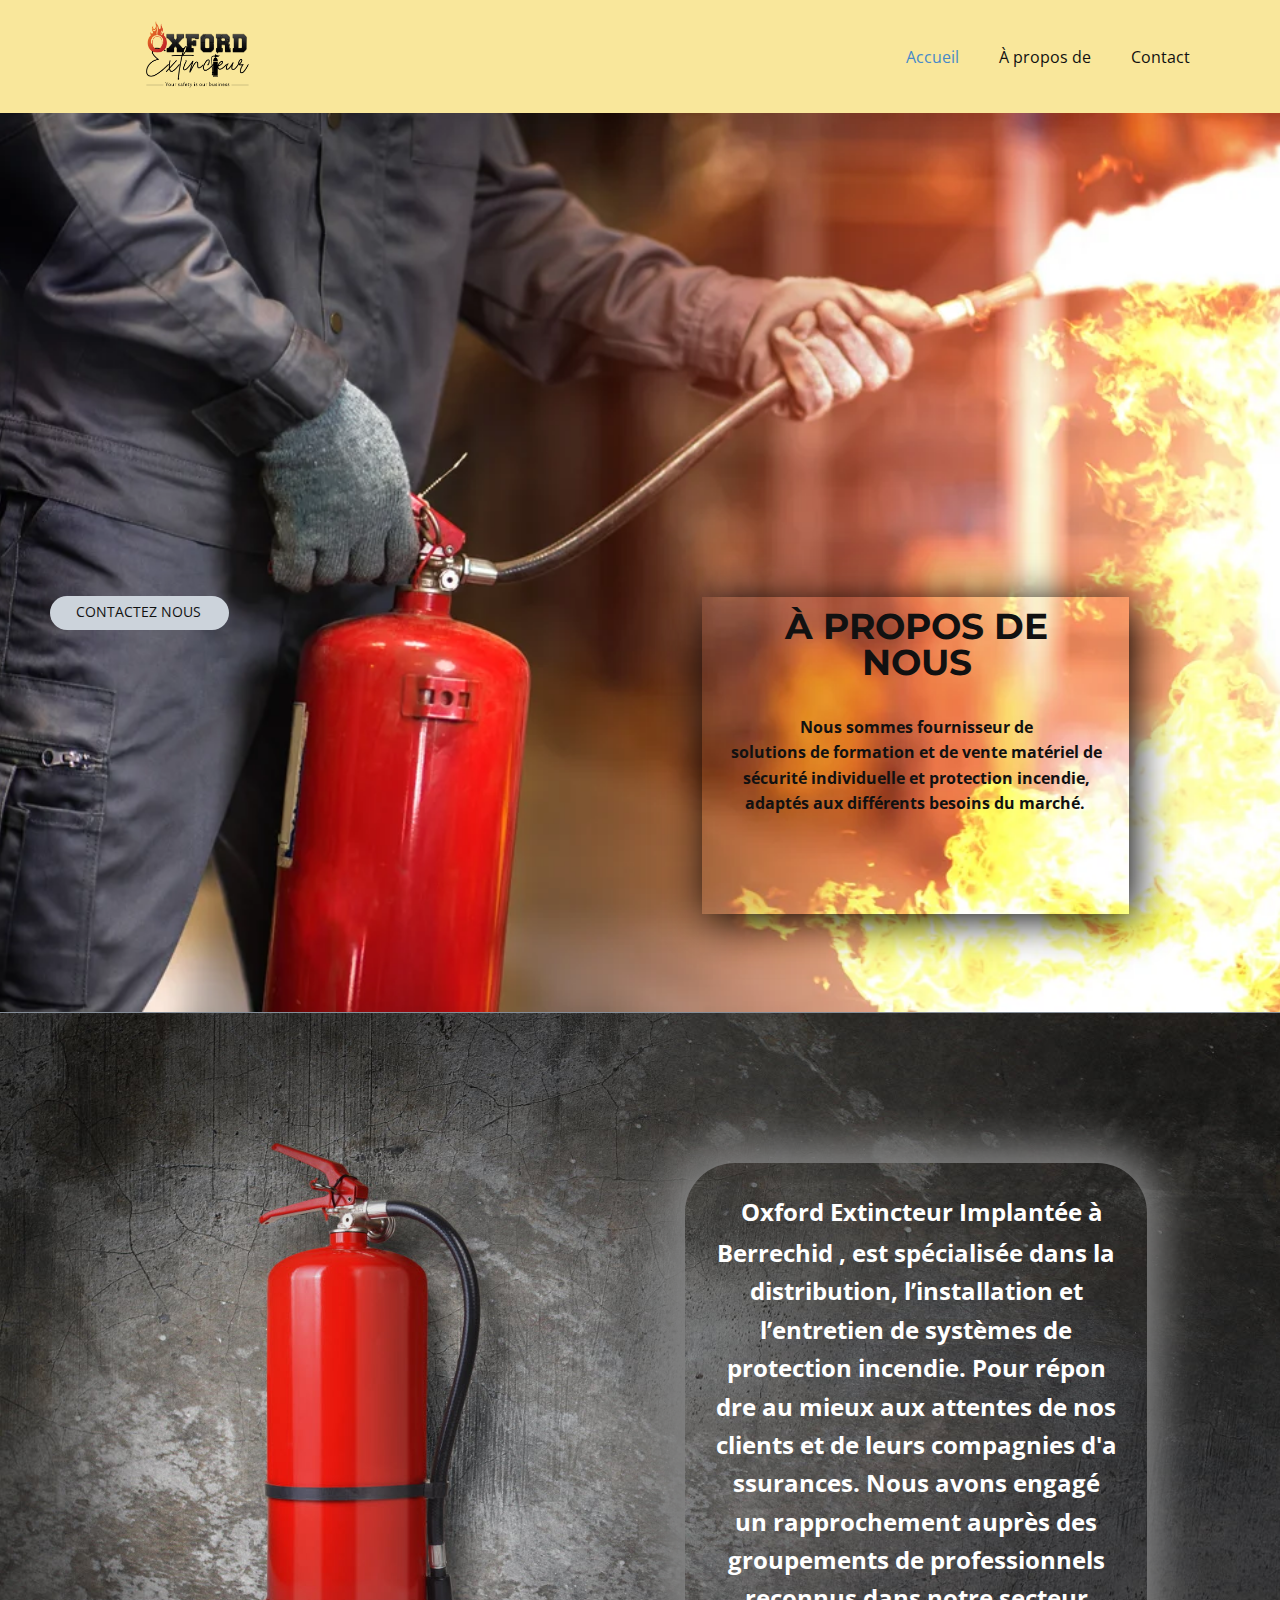
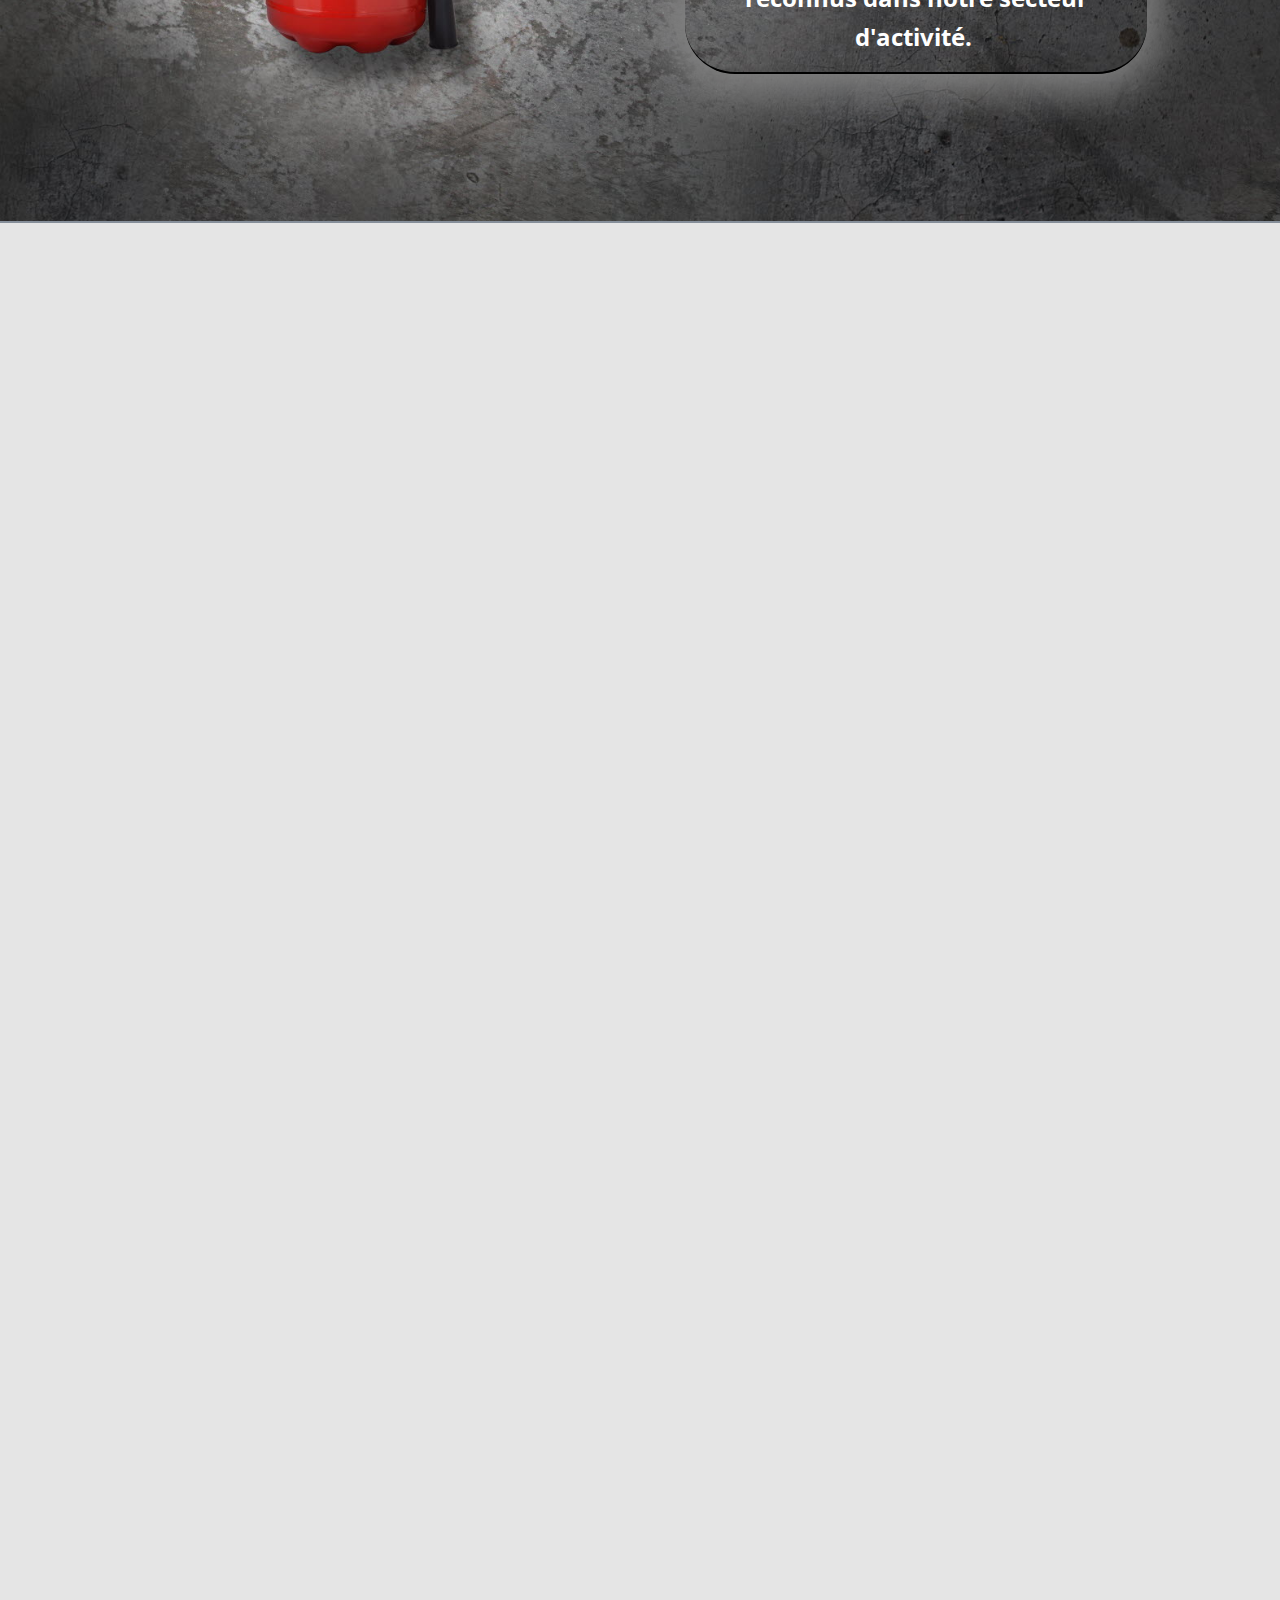
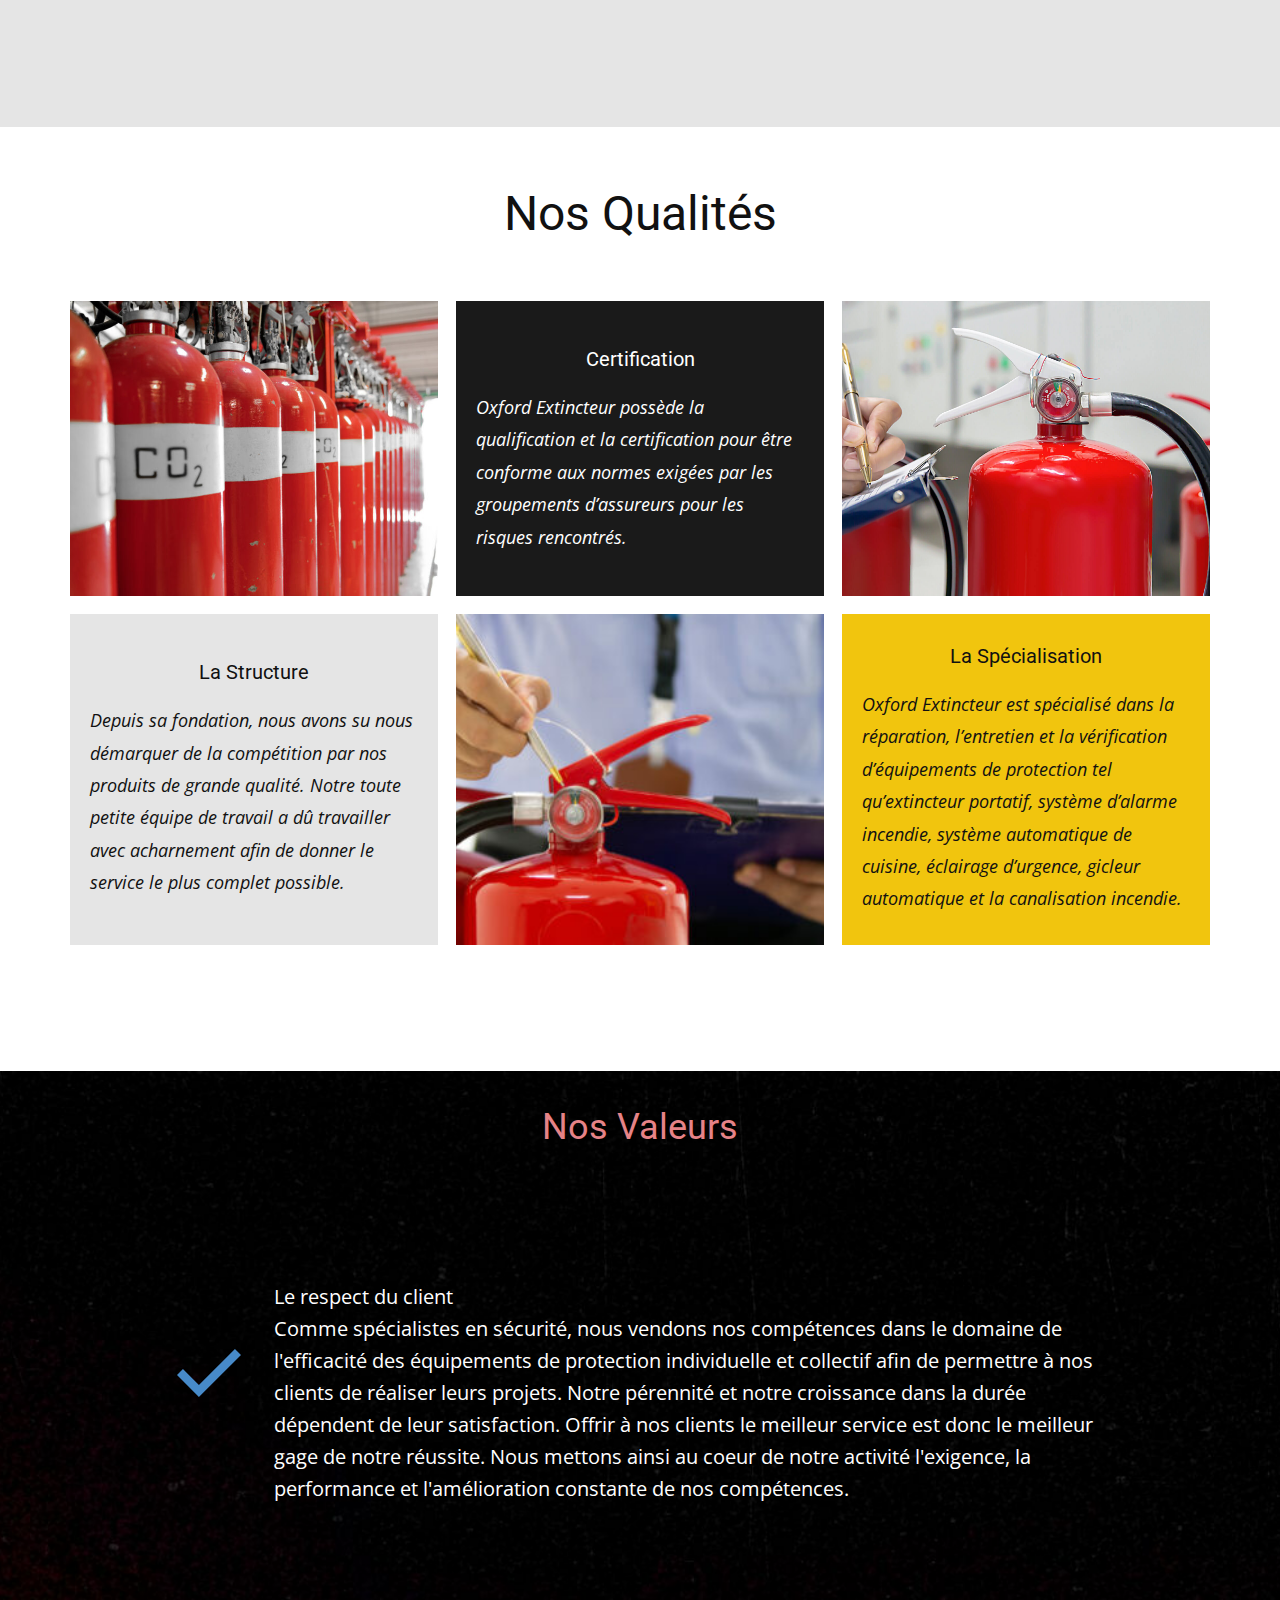
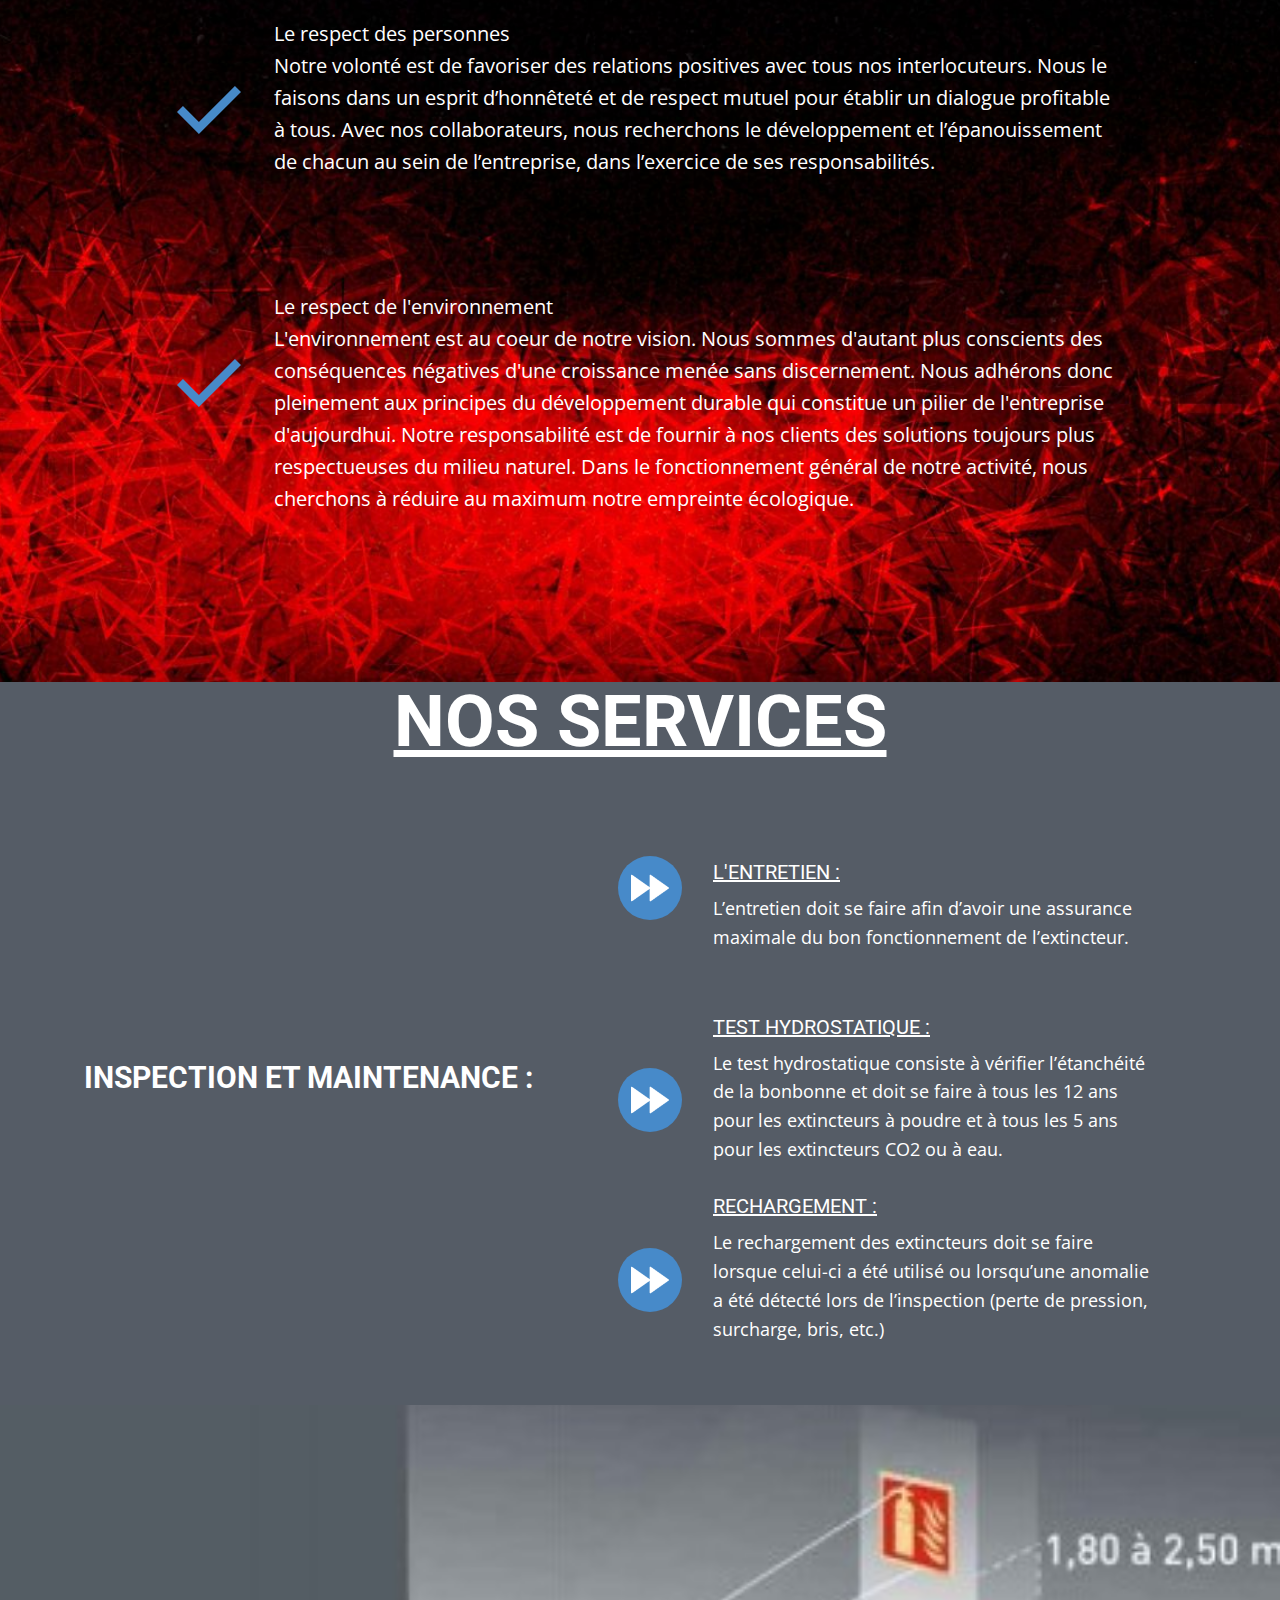
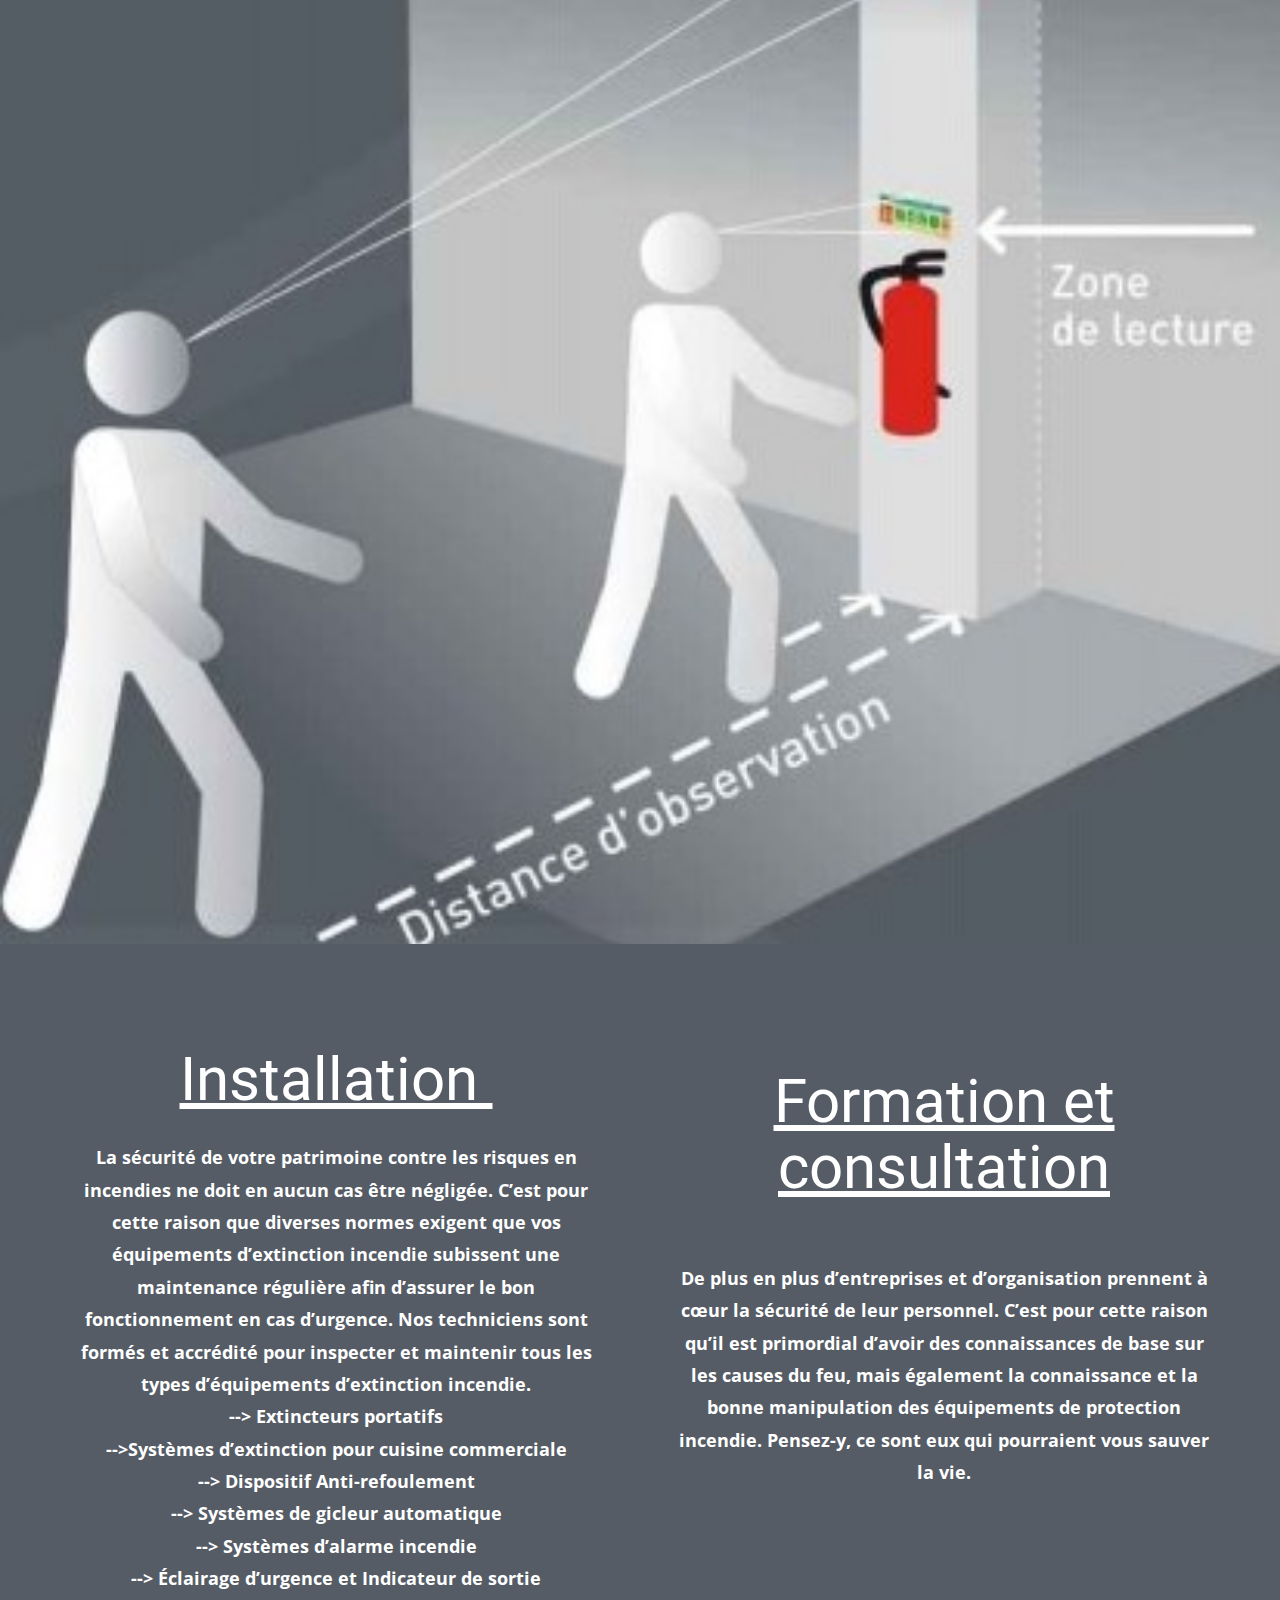
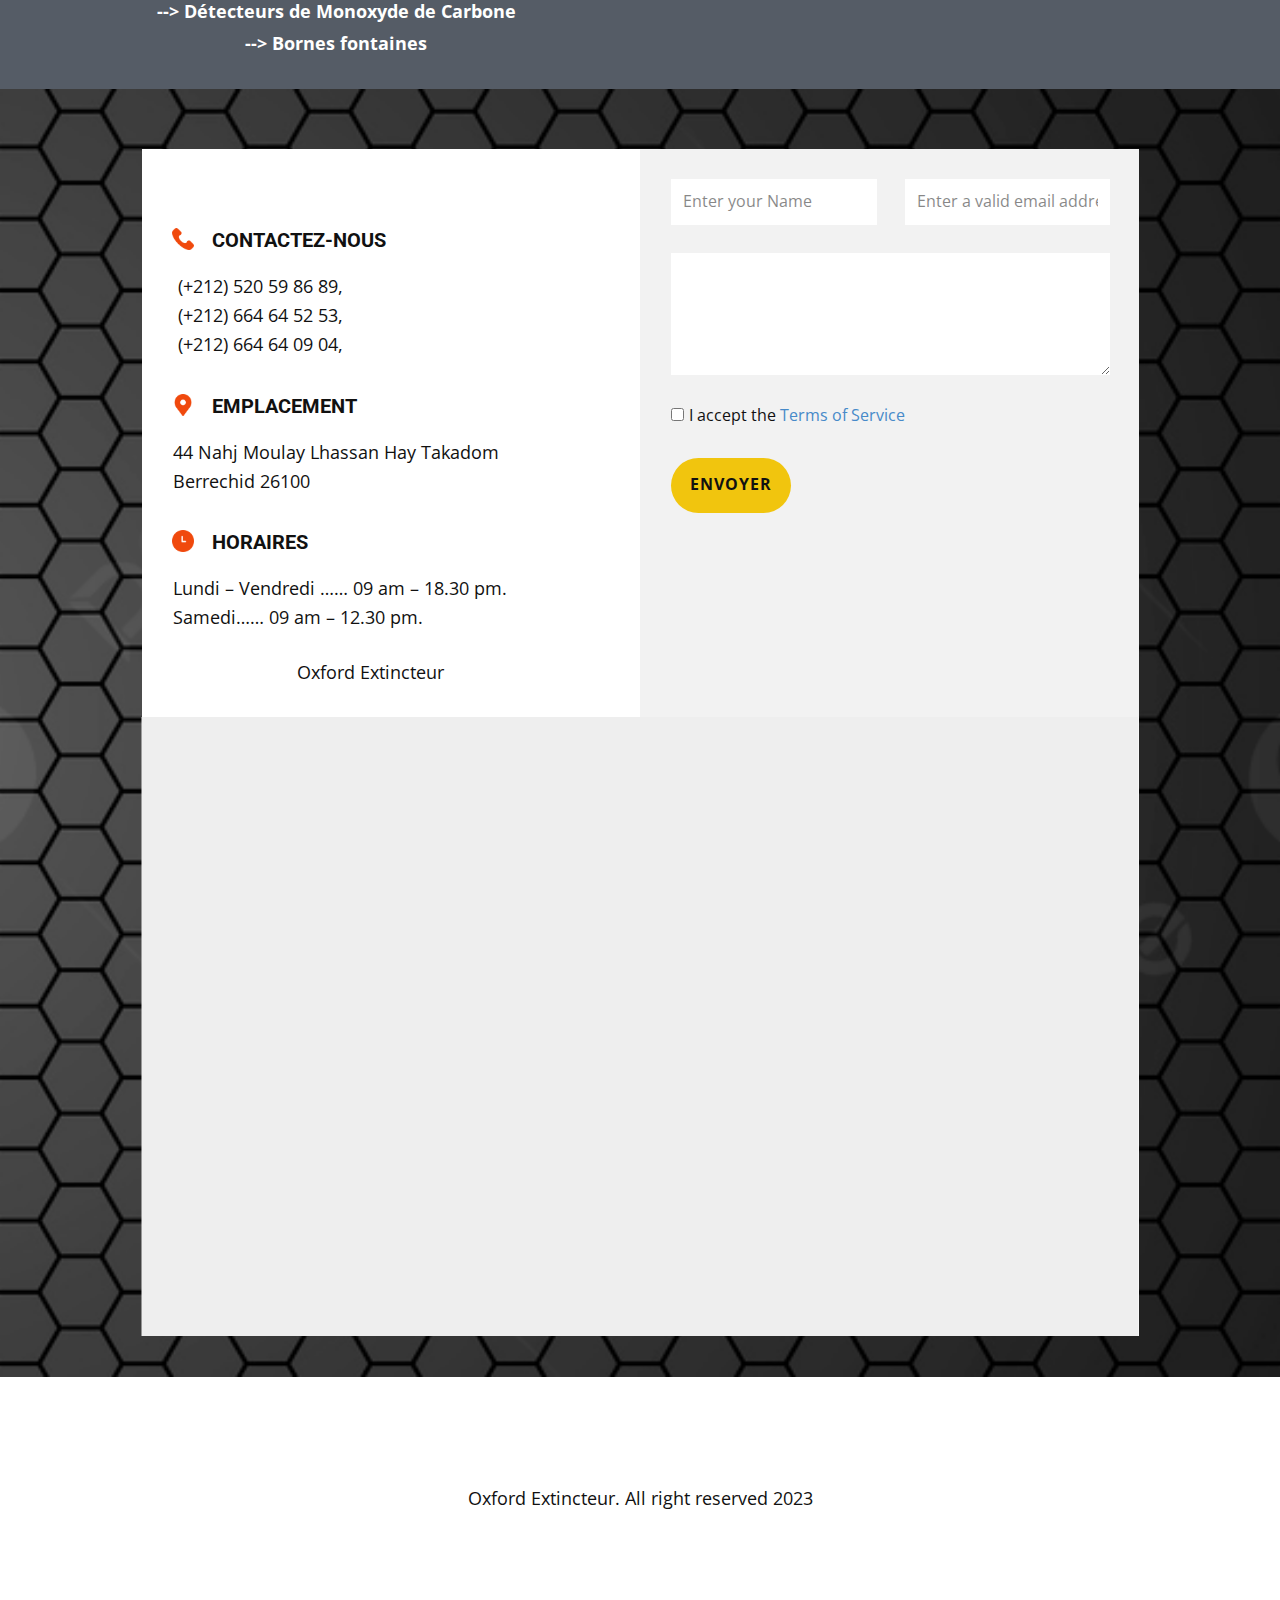
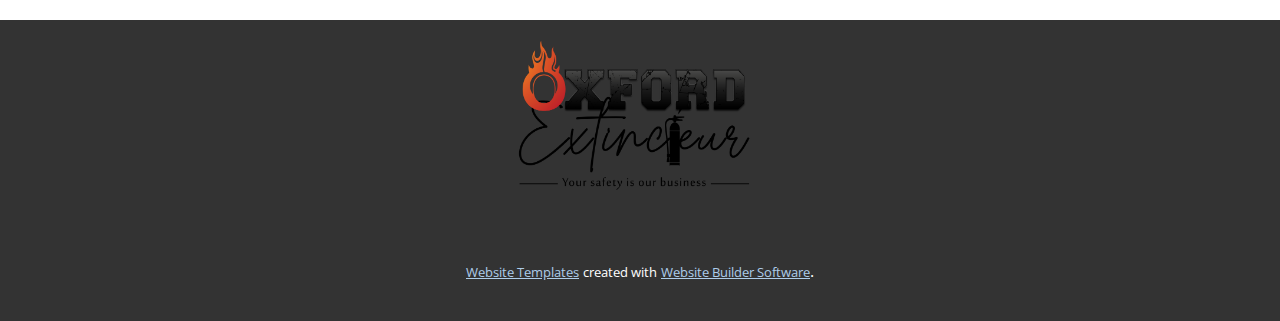
==== commit 5c1b0a01: "mycomm" ====
--- a/index.html
+++ b/index.html
@@ -199,7 +199,7 @@
             
             
           </span>
-                <p class="u-text u-text-body-alt-color u-text-2"> e respect du client<br>Comme spécialistes en sécurité,
+                <p class="u-text u-text-body-alt-color u-text-2"> Le respect du client<br>Comme spécialistes en sécurité,
 nous vendons nos compétences dans le domaine de l'efficacité des équipements de
 protection individuelle et collectif afin de permettre à nos clients de
 réaliser leurs projets.
@@ -334,21 +334,21 @@
                     <div class="u-repeater u-repeater-1">
                       <div class="u-container-style u-list-item u-repeater-item u-shape-rectangle">
                         <div class="u-container-layout u-similar-container u-container-layout-2"><span class="u-file-icon u-icon u-text-palette-2-base u-icon-1"><img src="images/ce131fa2-9b26-4c33-a9f7-aff3357242a7-13ef7e31.png" alt=""></span>
-                          <h5 class="u-text u-text-1">Contactez nous</h5>
+                          <h5 class="u-text u-text-1">Contactez-nous</h5>
                           <p class="u-text u-text-2">&nbsp;(+212) 520 59 86 89,<br>&nbsp;(+212) 664 64 52 53,&nbsp;<br>&nbsp;(+212) 664 64 09 04,
                           </p>
                         </div>
                       </div>
                       <div class="u-container-style u-list-item u-repeater-item u-shape-rectangle">
                         <div class="u-container-layout u-similar-container u-container-layout-3"><span class="u-file-icon u-icon u-text-palette-2-base u-icon-2"><img src="images/450016-36ac7249.png" alt=""></span>
-                          <h5 class="u-text u-text-3">Location</h5>
+                          <h5 class="u-text u-text-3">emplacement</h5>
                           <p class="u-text u-text-4">44 Nahj Moulay Lhassan Hay Takadom Berrechid 26100</p>
                         </div>
                       </div>
                       <div class="u-container-style u-list-item u-repeater-item u-shape-rectangle">
                         <div class="u-container-layout u-similar-container u-container-layout-4"><span class="u-file-icon u-icon u-text-palette-2-base u-icon-3"><img src="images/447114-74ae64c0.png" alt=""></span>
-                          <h5 class="u-text u-text-5">Business Hours</h5>
-                          <p class="u-text u-text-6">Mon – Fri …… 09 am – 18.30 pm,&nbsp;<br>Sat …… 09 am – 12.30 pm, Sun ....… Closed
+                          <h5 class="u-text u-text-5">HoRAIRES</h5>
+                          <p class="u-text u-text-6">Lundi – Vendredi …… 09 am – 18.30 pm.<br>Samedi…… 09 am – 12.30 pm.
                           </p>
                         </div>
                       </div>
@@ -380,7 +380,7 @@
                         </label>
                       </div>
                       <div class="u-align-left u-form-group u-form-submit">
-                        <a href="#" class="u-active-black u-border-none u-btn u-btn-round u-btn-submit u-button-style u-hover-black u-palette-3-base u-radius-50 u-btn-2">Submit</a>
+                        <a href="#" class="u-active-black u-border-none u-btn u-btn-round u-btn-submit u-button-style u-hover-black u-palette-3-base u-radius-50 u-btn-2">ENVOYER</a>
                         <input type="submit" value="submit" class="u-form-control-hidden" wfd-invisible="true">
                       </div>
                       <div class="u-form-send-message u-form-send-success" wfd-invisible="true"> Thank you! Your message has been sent. </div>
--- a/Accueil.css
+++ b/Accueil.css
@@ -1389,7 +1389,7 @@
   text-transform: uppercase;
   letter-spacing: 1px;
   background-image: none;
-  padding: 14px 0 15px;
+  padding: 14px 19px 15px;
 }
 
 .u-section-8 .u-group-1 {
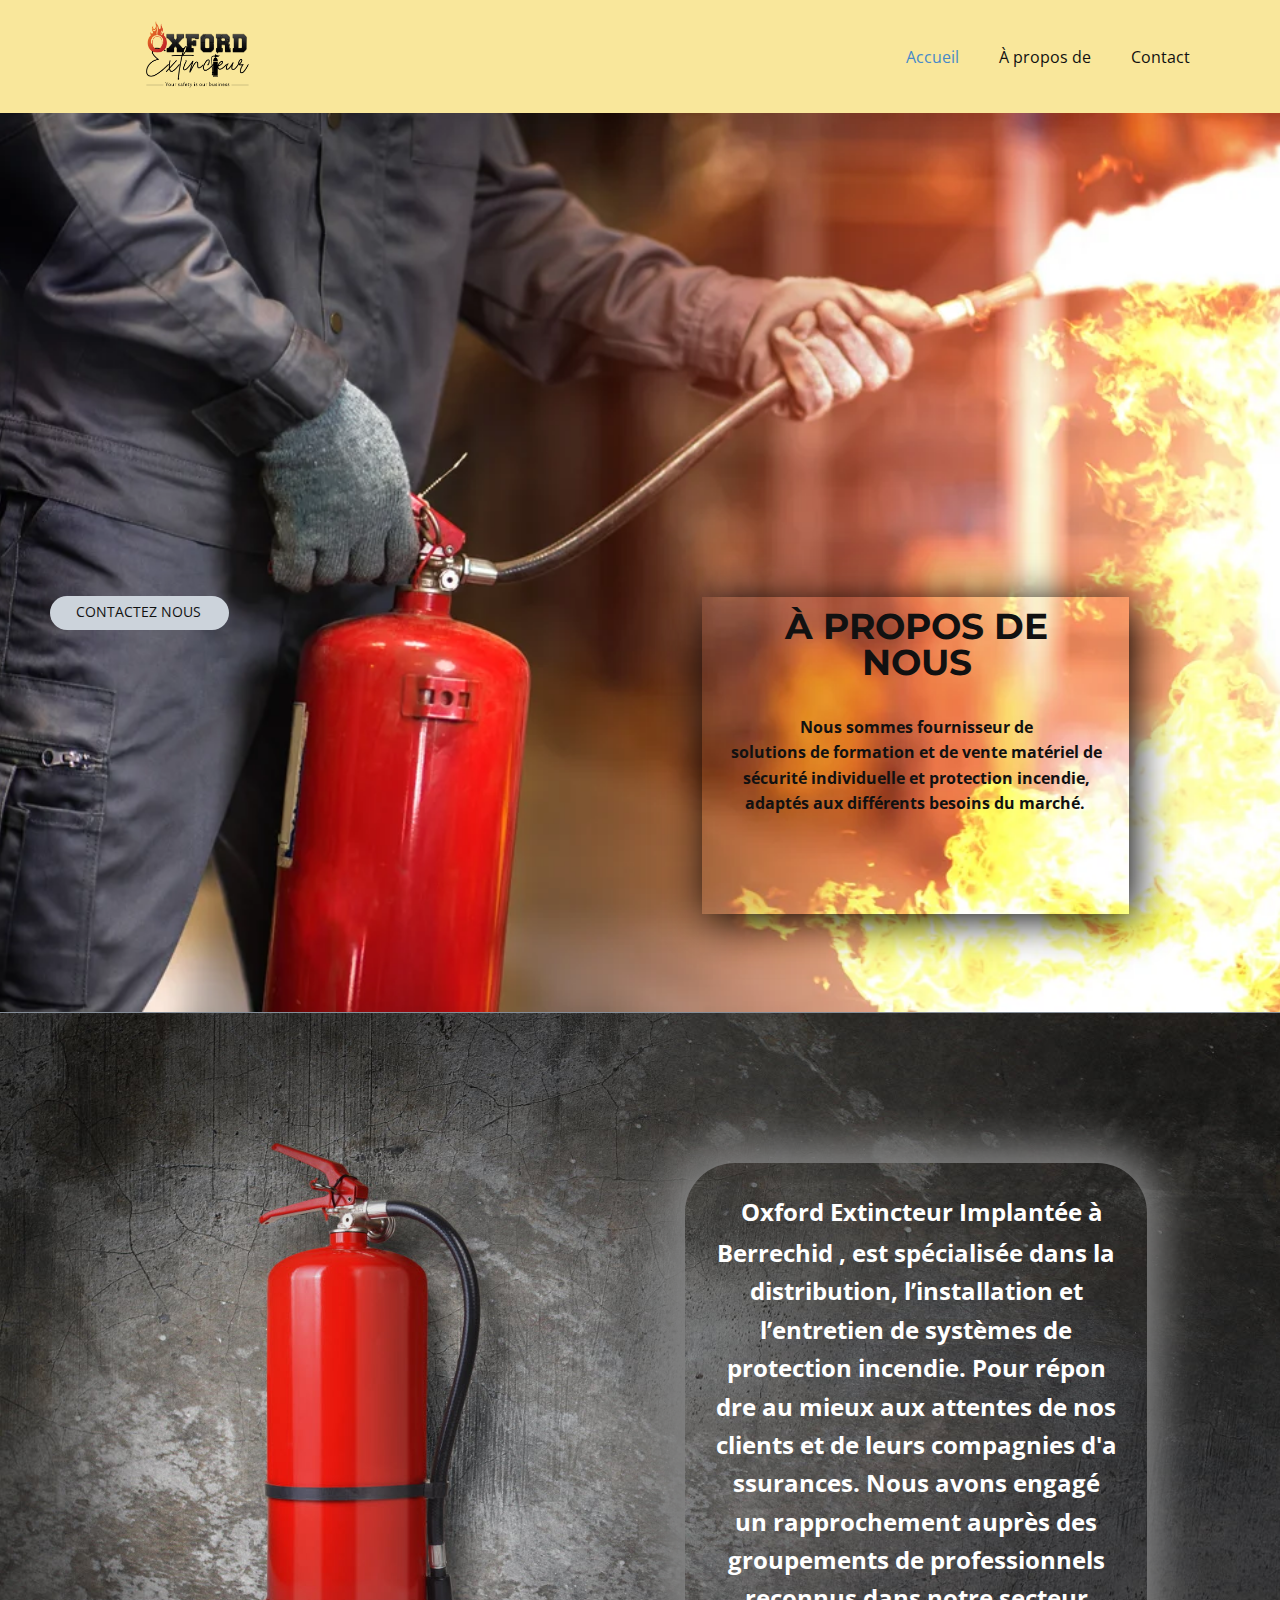
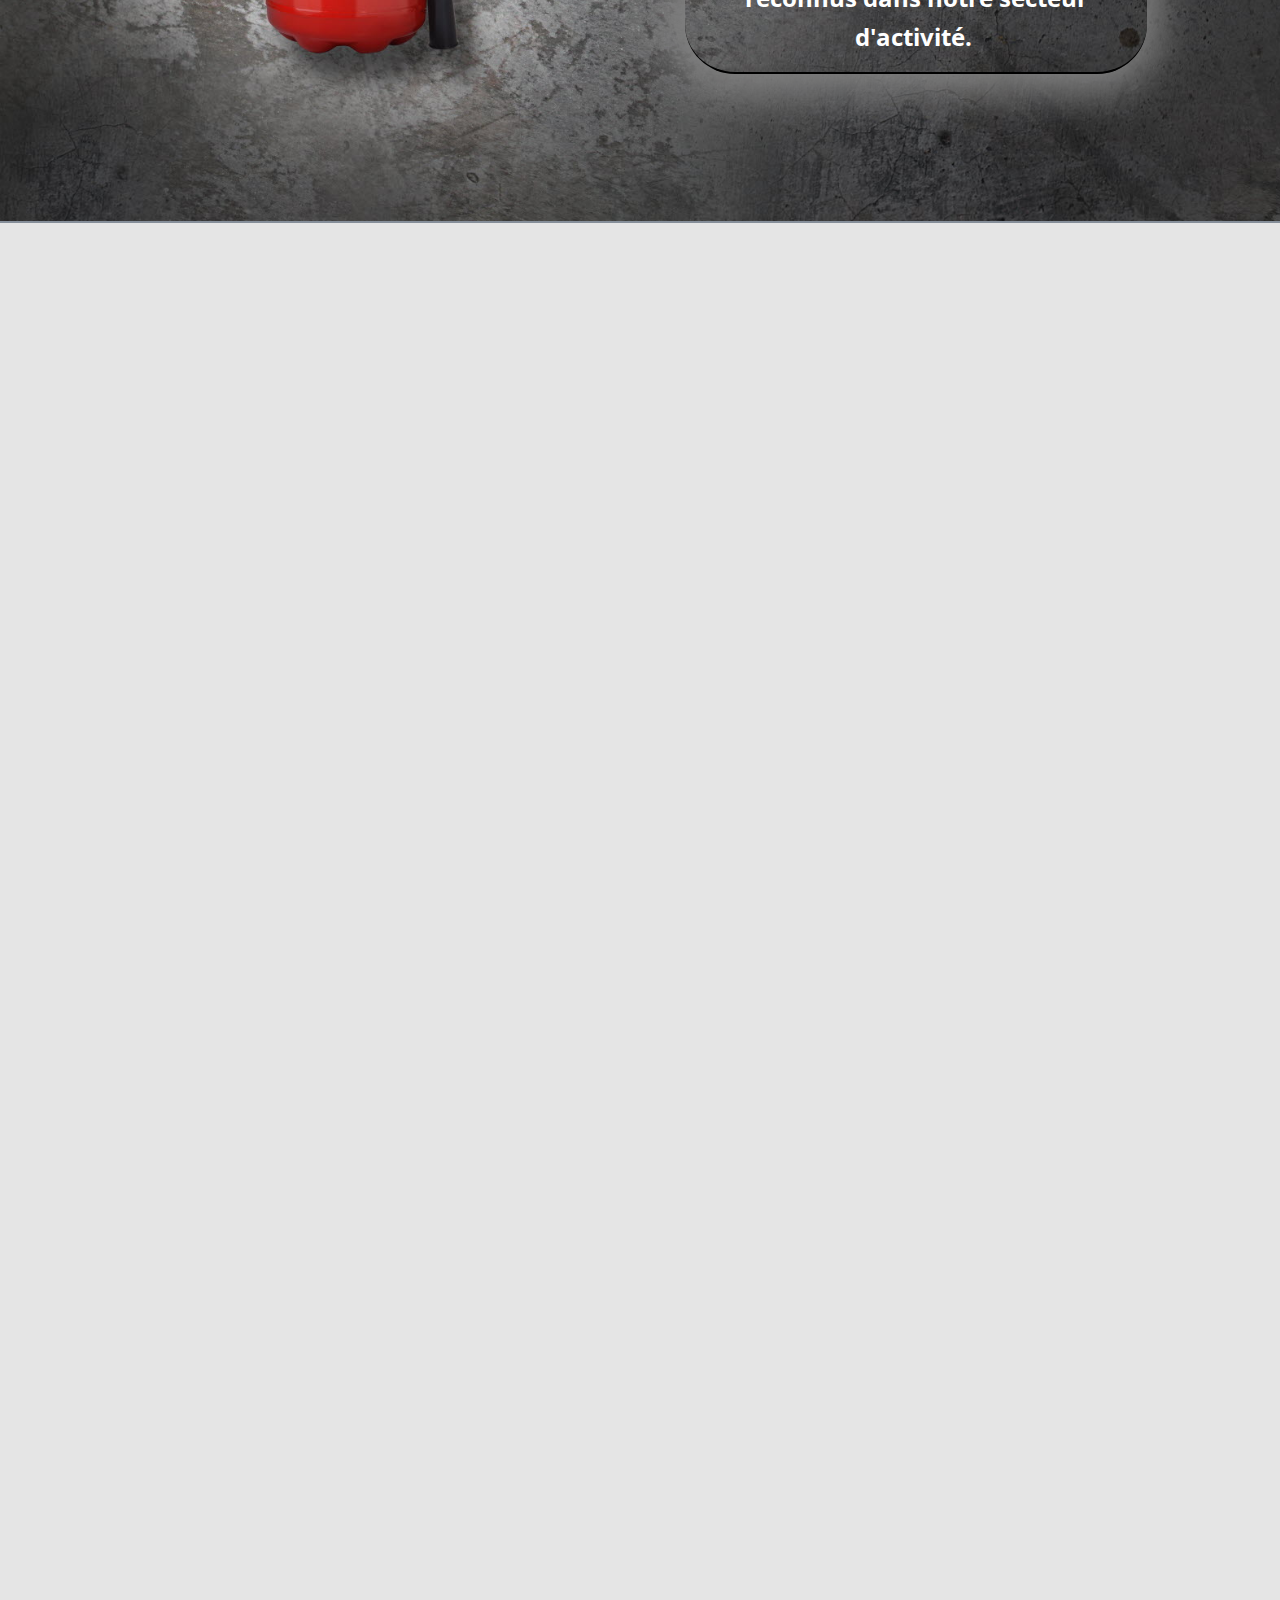
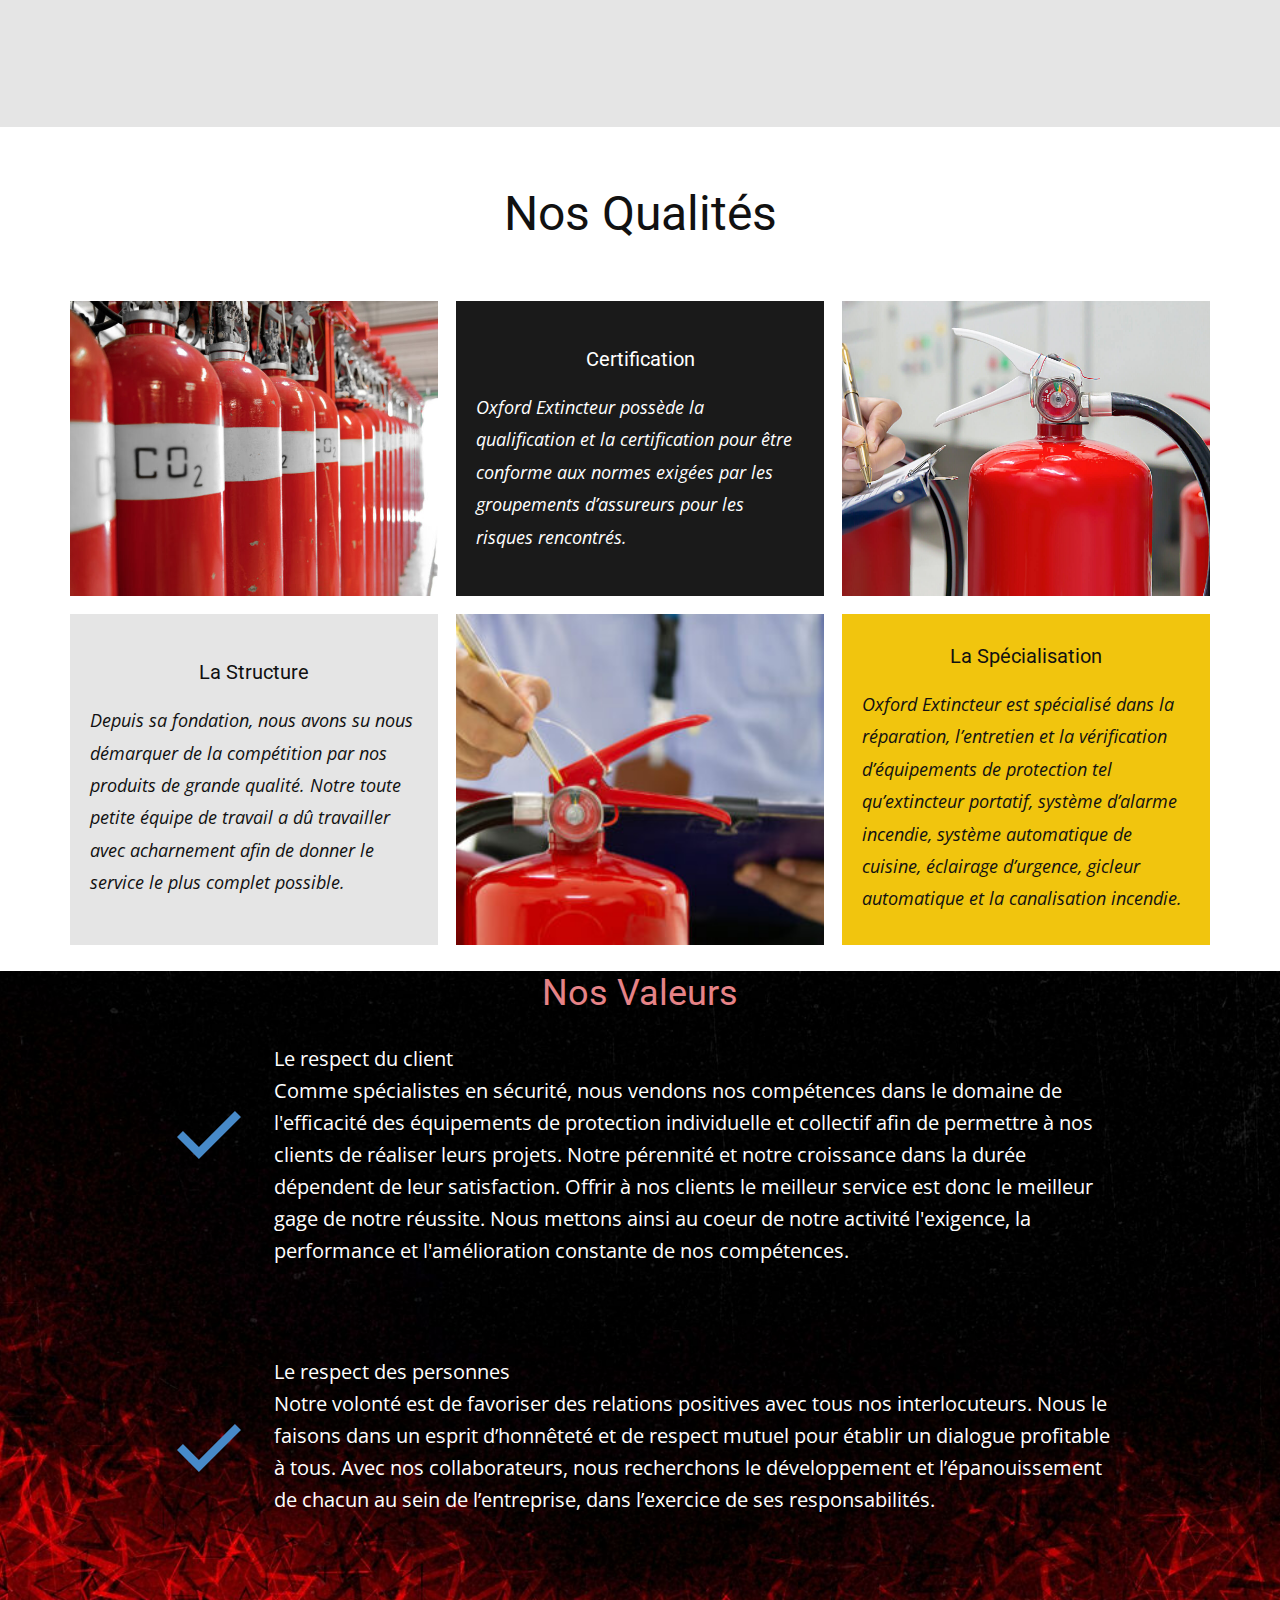
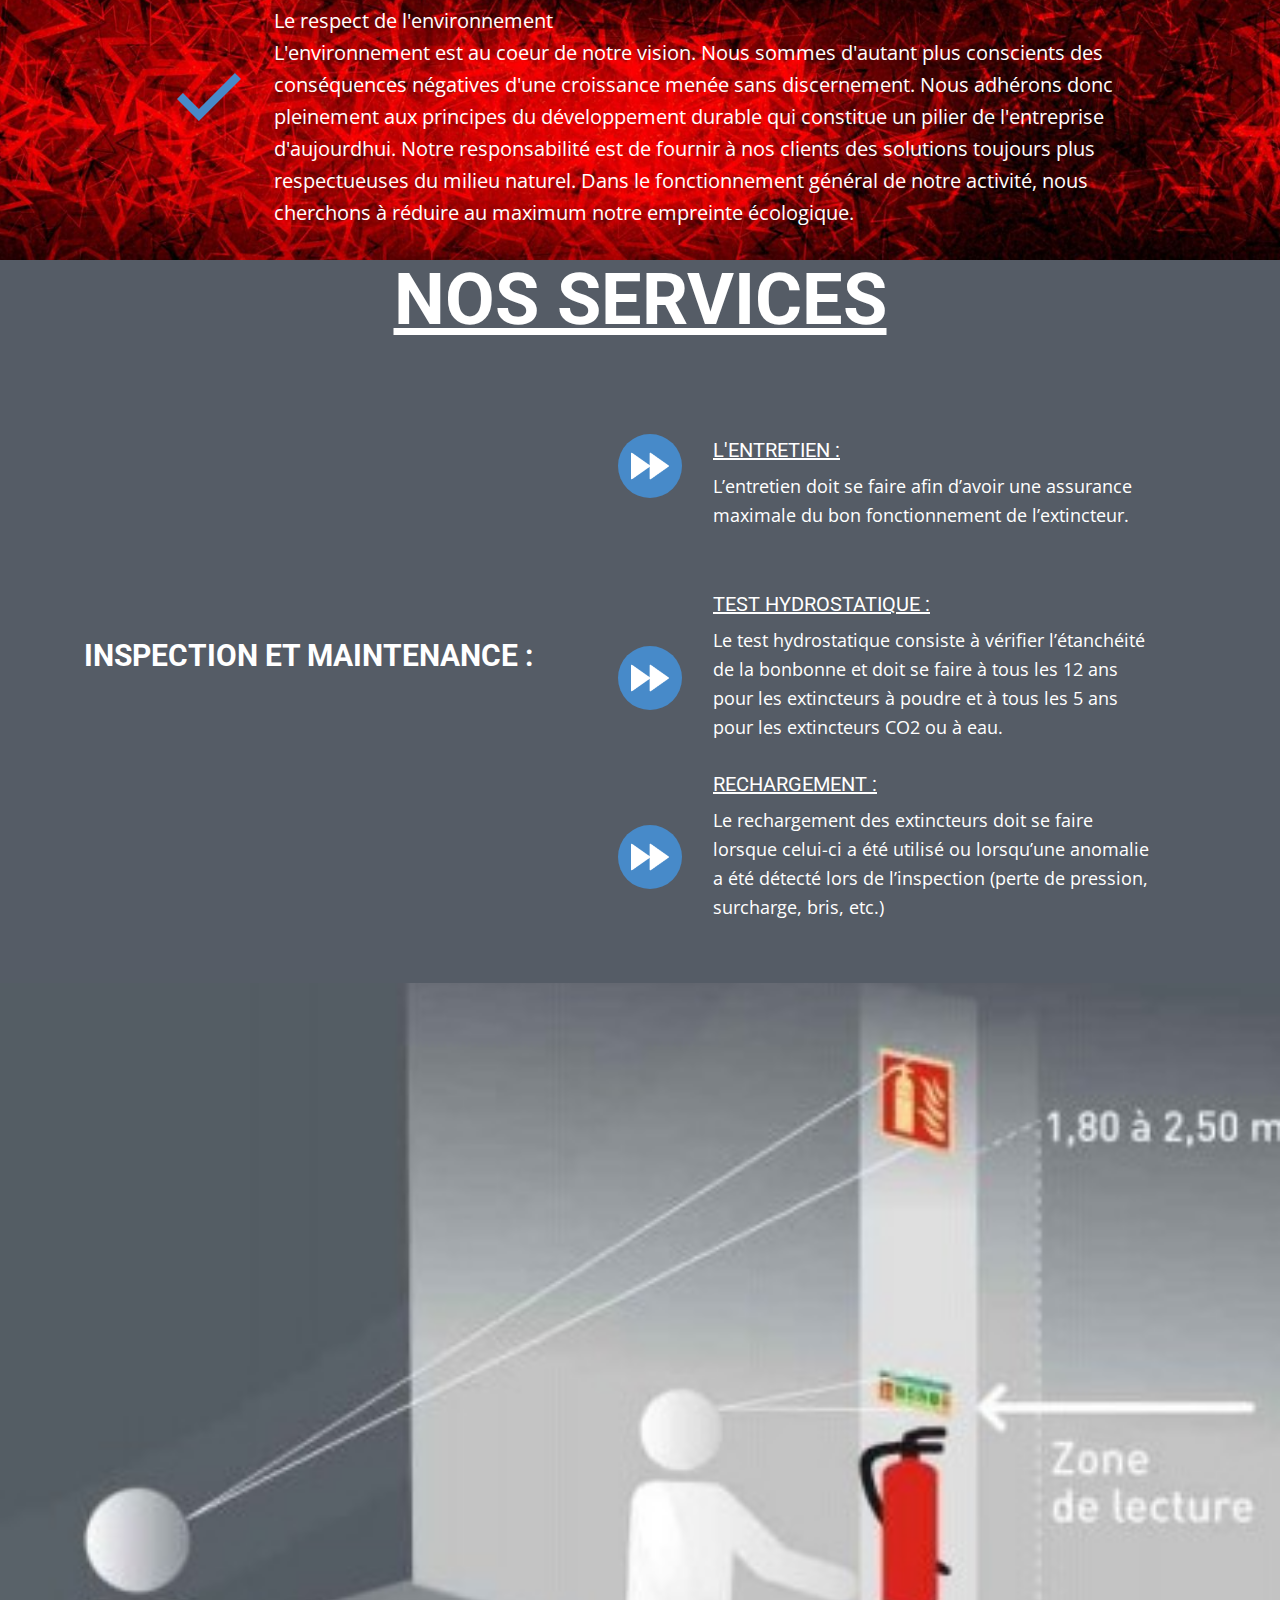
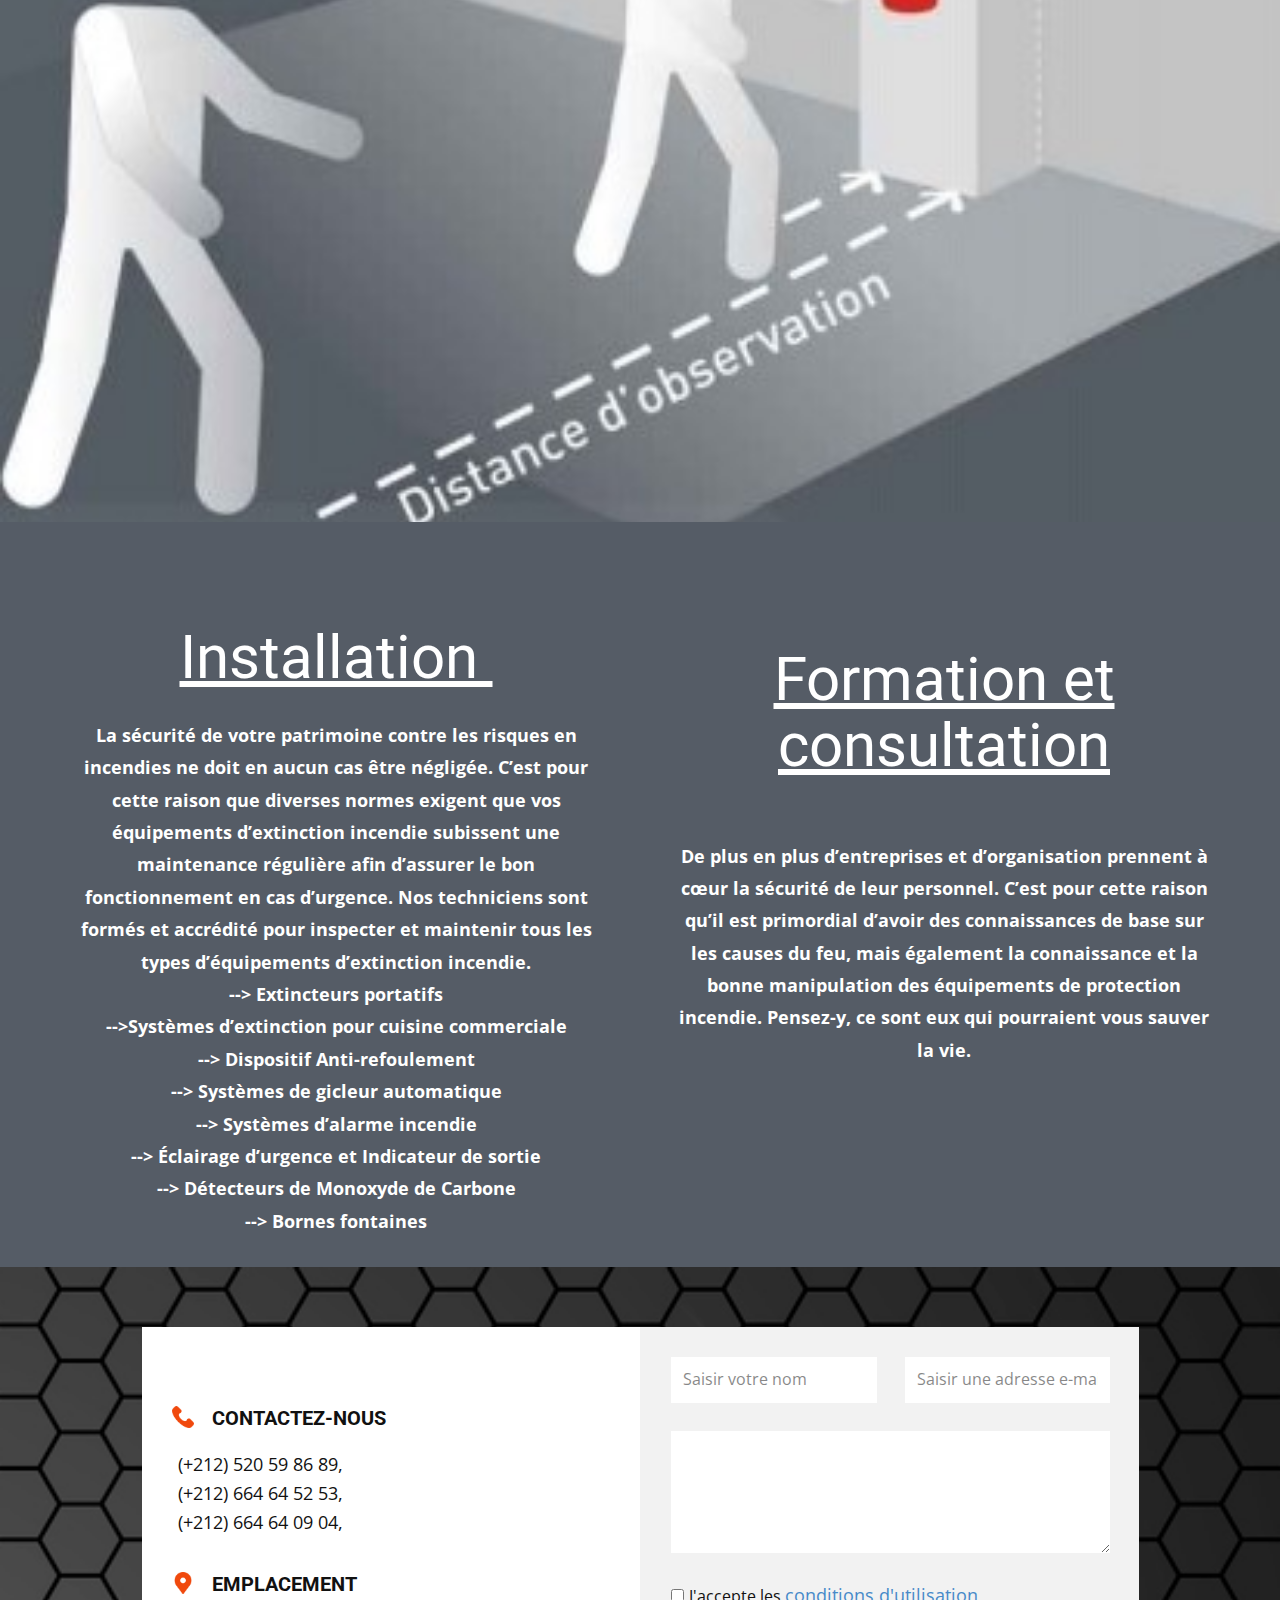
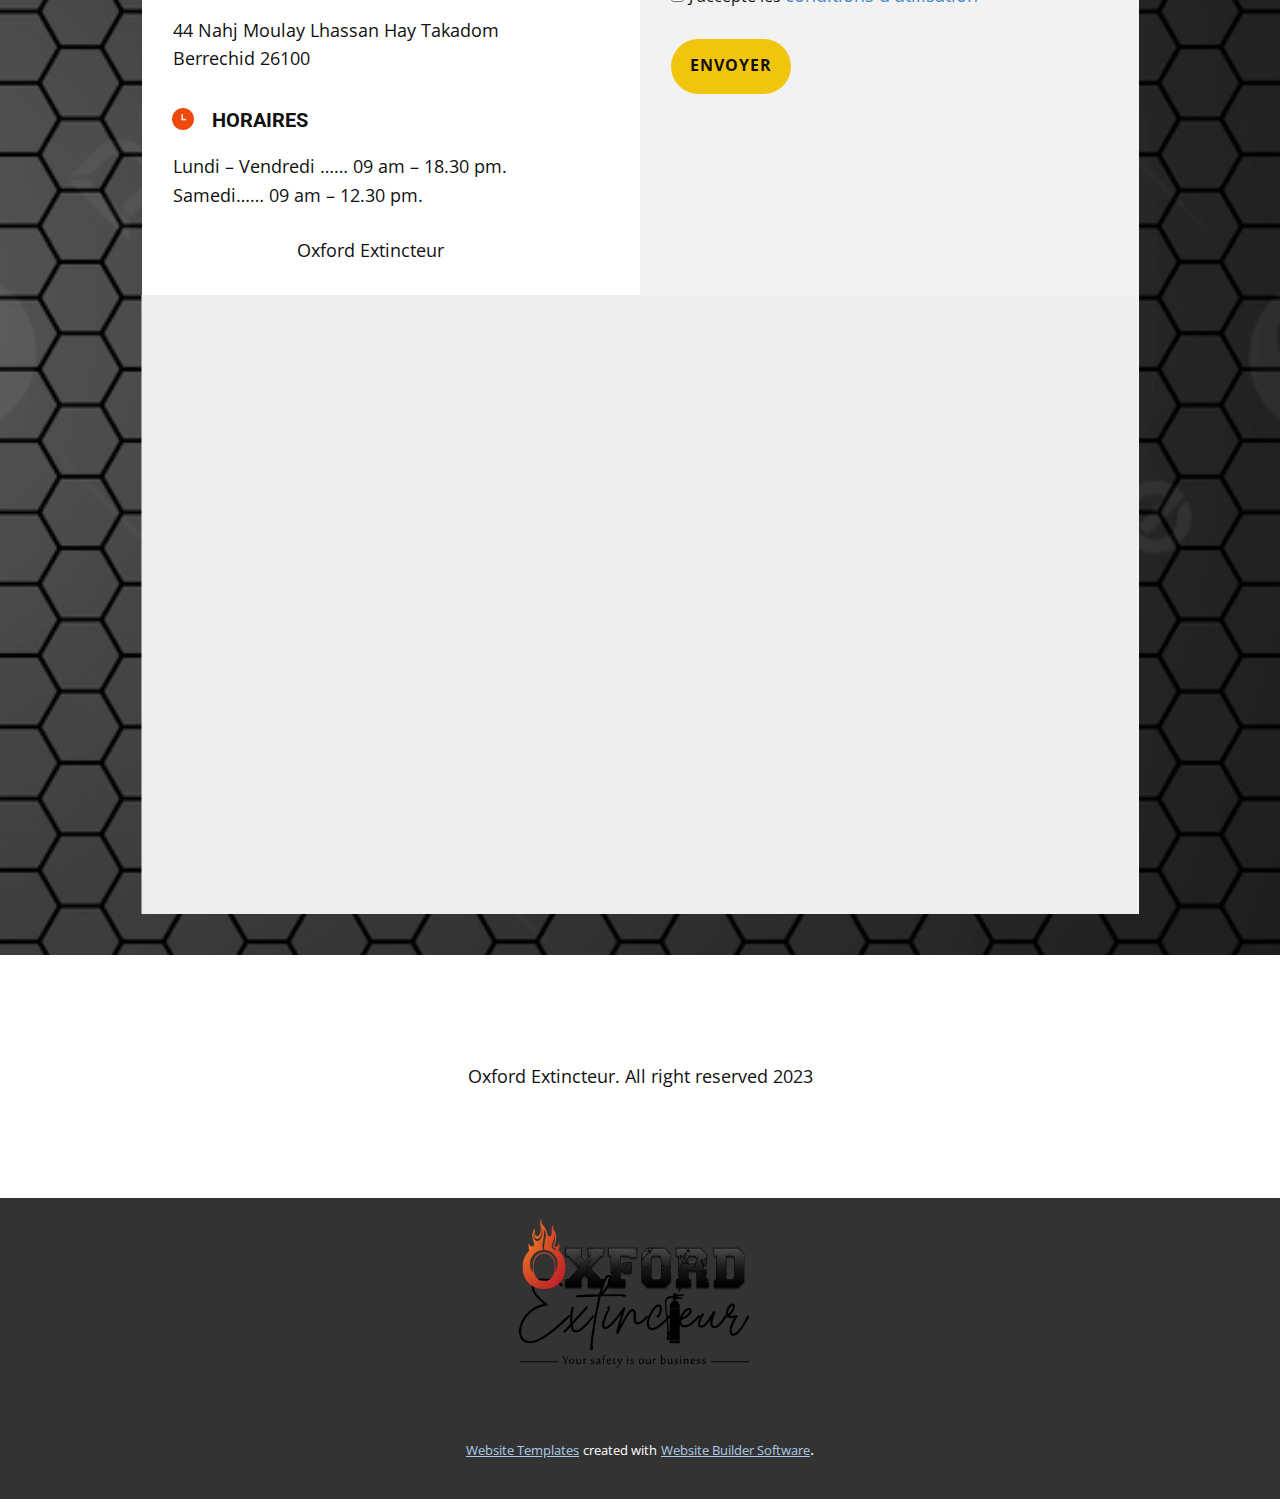
==== commit ec66e145: "mycomm" ====
--- a/index.html
+++ b/index.html
@@ -363,11 +363,11 @@
                     <form action="https://forms.nicepagesrv.com/v2/form/process" class="u-clearfix u-form-spacing-28 u-form-vertical u-inner-form" style="padding: 0px;" source="email" name="form">
                       <div class="u-form-group u-form-name u-form-partition-factor-2">
                         <label for="name-5a14" class="u-form-control-hidden u-label" wfd-invisible="true">Name</label>
-                        <input type="text" placeholder="Enter your Name" id="name-5a14" name="name" class="u-border-none u-input u-input-rectangle" required="">
+                        <input type="text" placeholder="Saisir votre nom" id="name-5a14" name="name" class="u-border-none u-input u-input-rectangle" required="">
                       </div>
                       <div class="u-form-email u-form-group u-form-partition-factor-2">
                         <label for="email-5a14" class="u-form-control-hidden u-label" wfd-invisible="true">Email</label>
-                        <input type="email" placeholder="Enter a valid email address" id="email-5a14" name="email" class="u-border-none u-input u-input-rectangle" required="">
+                        <input type="email" placeholder="Saisir une adresse e-mail valide" id="email-5a14" name="email" class="u-border-none u-input u-input-rectangle" required="">
                       </div>
                       <div class="u-form-group u-form-message">
                         <label for="message-5a14" class="u-form-control-hidden u-label" wfd-invisible="true">Message</label>
@@ -376,7 +376,7 @@
                       <div class="u-form-agree u-form-group">
                         <label class="u-block-1bd3-45 u-field-label" style=""></label>
                         <input type="checkbox" id="agree-5f06" name="agree" class="u-agree-checkbox u-field-input" required="">
-                        <label for="agree-5f06" class="u-agree-label u-field-label">I accept the <a class="u-active-none u-border-none u-btn u-button-link u-button-style u-hover-none u-none u-text-palette-1-base u-btn-1" href="#">Terms of Service</a>
+                        <label for="agree-5f06" class="u-agree-label u-field-label">J'accepte les&nbsp;<a href="#" class="u-active-none u-border-none u-btn u-button-style u-hover-none u-none u-text-palette-1-base u-btn-1">conditions d'utilisation</a>
                         </label>
                       </div>
                       <div class="u-align-left u-form-group u-form-submit">
--- a/Accueil.css
+++ b/Accueil.css
@@ -469,7 +469,7 @@
     margin: -27px auto 46px 0;
   }
 }.u-section-4 .u-sheet-1 {
-  min-height: 944px;
+  min-height: 840px;
 }
 
 .u-section-4 .u-text-1 {
@@ -479,7 +479,7 @@
 
 .u-section-4 .u-layout-wrap-1 {
   margin-top: 60px;
-  margin-bottom: 60px;
+  margin-bottom: 26px;
 }
 
 .u-section-4 .u-image-1 {
@@ -569,7 +569,7 @@
 
 @media (max-width: 1199px) {
   .u-section-4 .u-sheet-1 {
-    min-height: 834px;
+    min-height: 730px;
   }
 
   .u-section-4 .u-image-1 {
@@ -738,27 +738,28 @@
   }
 } .u-section-5 {
   background-image: url("images/23.jpg");
+  background-position: 50% 50%;
 }
 
 .u-section-5 .u-sheet-1 {
-  min-height: 1211px;
+  min-height: 887px;
 }
 
 .u-section-5 .u-text-1 {
   font-size: 2.25rem;
-  margin: 35px auto 0;
+  margin: 1px auto 0;
 }
 
 .u-section-5 .u-list-1 {
   width: 1022px;
   grid-template-rows: auto auto auto;
-  margin: 59px auto 60px;
+  margin: -21px auto 1px;
 }
 
 .u-section-5 .u-repeater-1 {
   grid-template-columns: 100%;
   grid-gap: 10px 10px;
-  min-height: 878px;
+  min-height: 864px;
 }
 
 .u-section-5 .u-container-layout-1 {
@@ -768,7 +769,7 @@
 .u-section-5 .u-icon-1 {
   height: 64px;
   width: 64px;
-  margin: 103px auto 0 18px;
+  margin: 79px auto 0 18px;
 }
 
 .u-section-5 .u-text-2 {
@@ -783,7 +784,7 @@
 .u-section-5 .u-icon-2 {
   height: 64px;
   width: 64px;
-  margin: 103px auto 0 18px;
+  margin: 79px auto 0 18px;
 }
 
 .u-section-5 .u-text-3 {
@@ -798,7 +799,7 @@
 .u-section-5 .u-icon-3 {
   height: 64px;
   width: 64px;
-  margin: 103px auto 0 18px;
+  margin: 79px auto 0 18px;
 }
 
 .u-section-5 .u-text-4 {
@@ -808,7 +809,7 @@
 
 @media (max-width: 1199px) {
   .u-section-5 .u-sheet-1 {
-    min-height: 999px;
+    min-height: 731px;
   }
 
   .u-section-5 .u-list-1 {
@@ -831,7 +832,7 @@
 
 @media (max-width: 991px) {
   .u-section-5 .u-sheet-1 {
-    min-height: 765px;
+    min-height: 560px;
   }
 
   .u-section-5 .u-list-1 {
@@ -853,7 +854,7 @@
 
 @media (max-width: 767px) {
   .u-section-5 .u-sheet-1 {
-    min-height: 574px;
+    min-height: 420px;
   }
 
   .u-section-5 .u-list-1 {
@@ -893,7 +894,7 @@
 
 @media (max-width: 575px) {
   .u-section-5 .u-sheet-1 {
-    min-height: 361px;
+    min-height: 264px;
   }
 
   .u-section-5 .u-list-1 {
@@ -1380,6 +1381,7 @@
 
 .u-section-8 .u-btn-1 {
   background-image: none;
+  font-size: 1.125rem;
   padding: 0;
 }
 
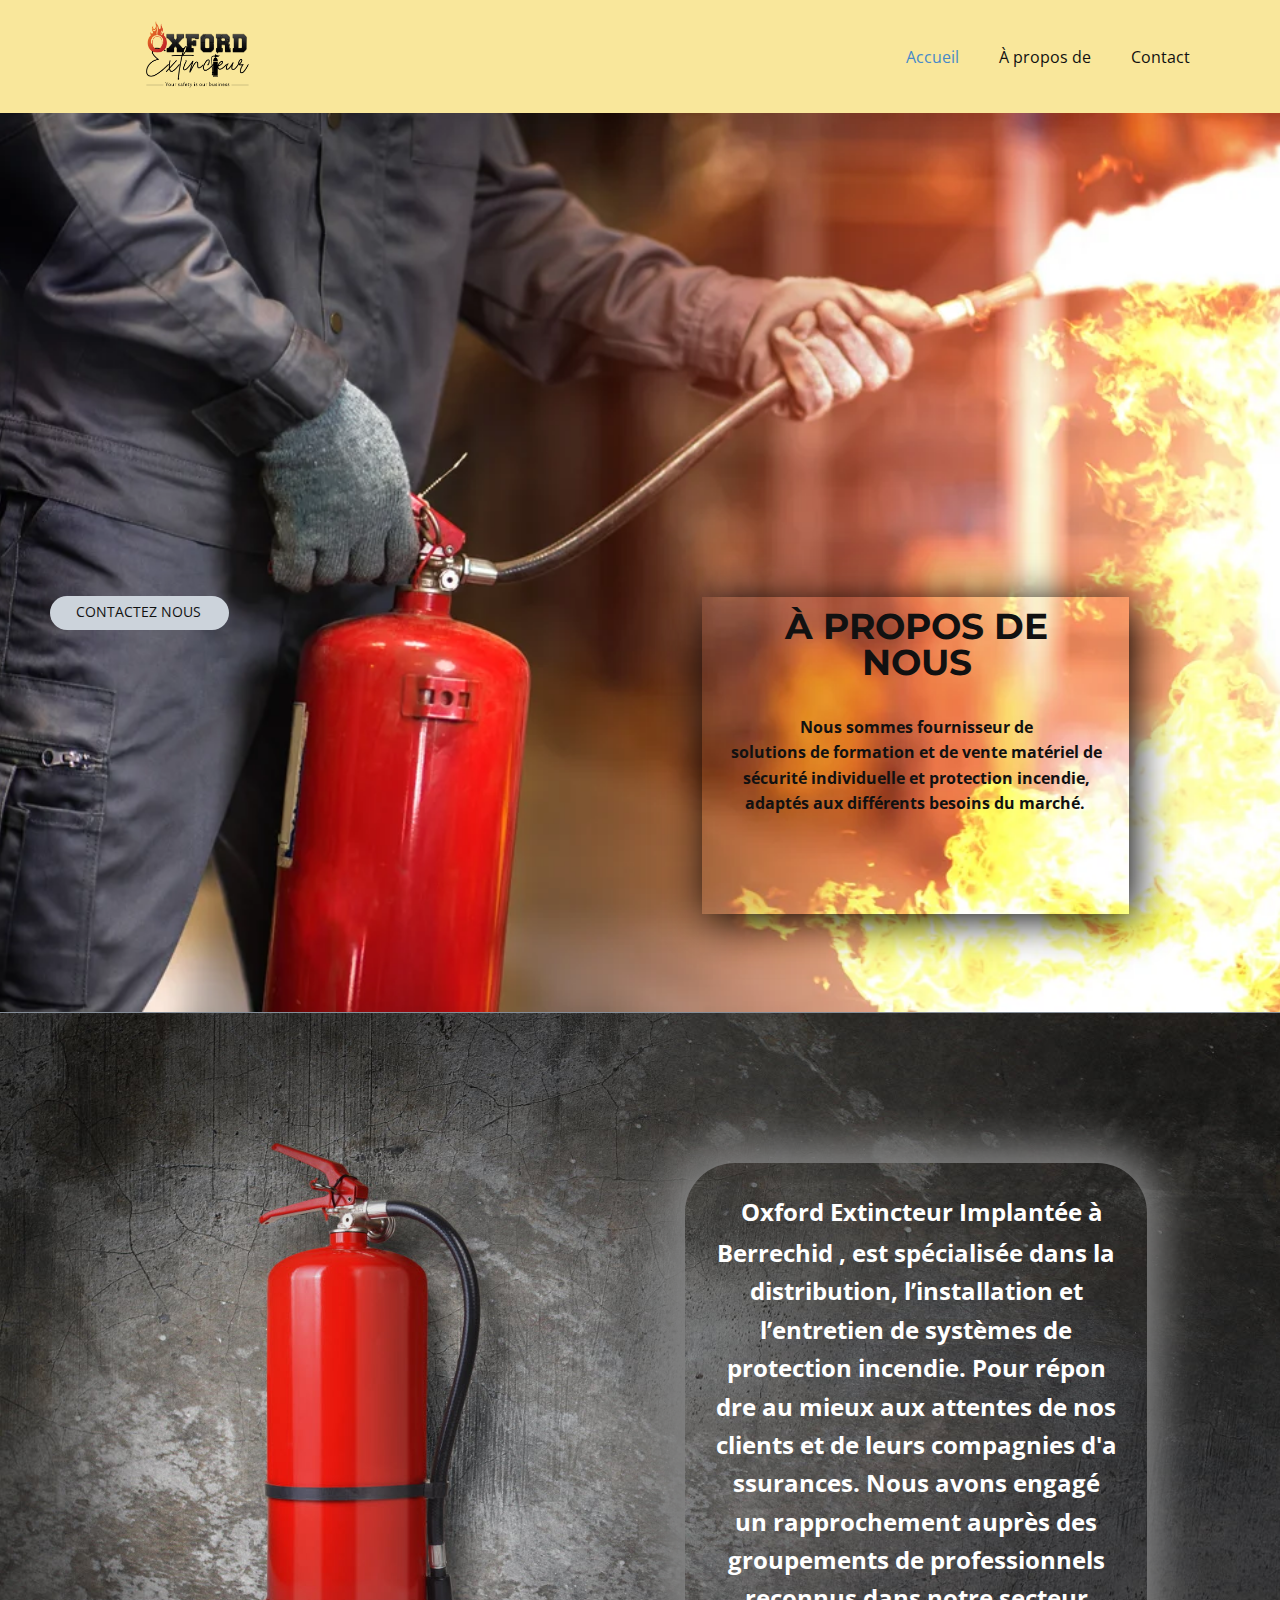
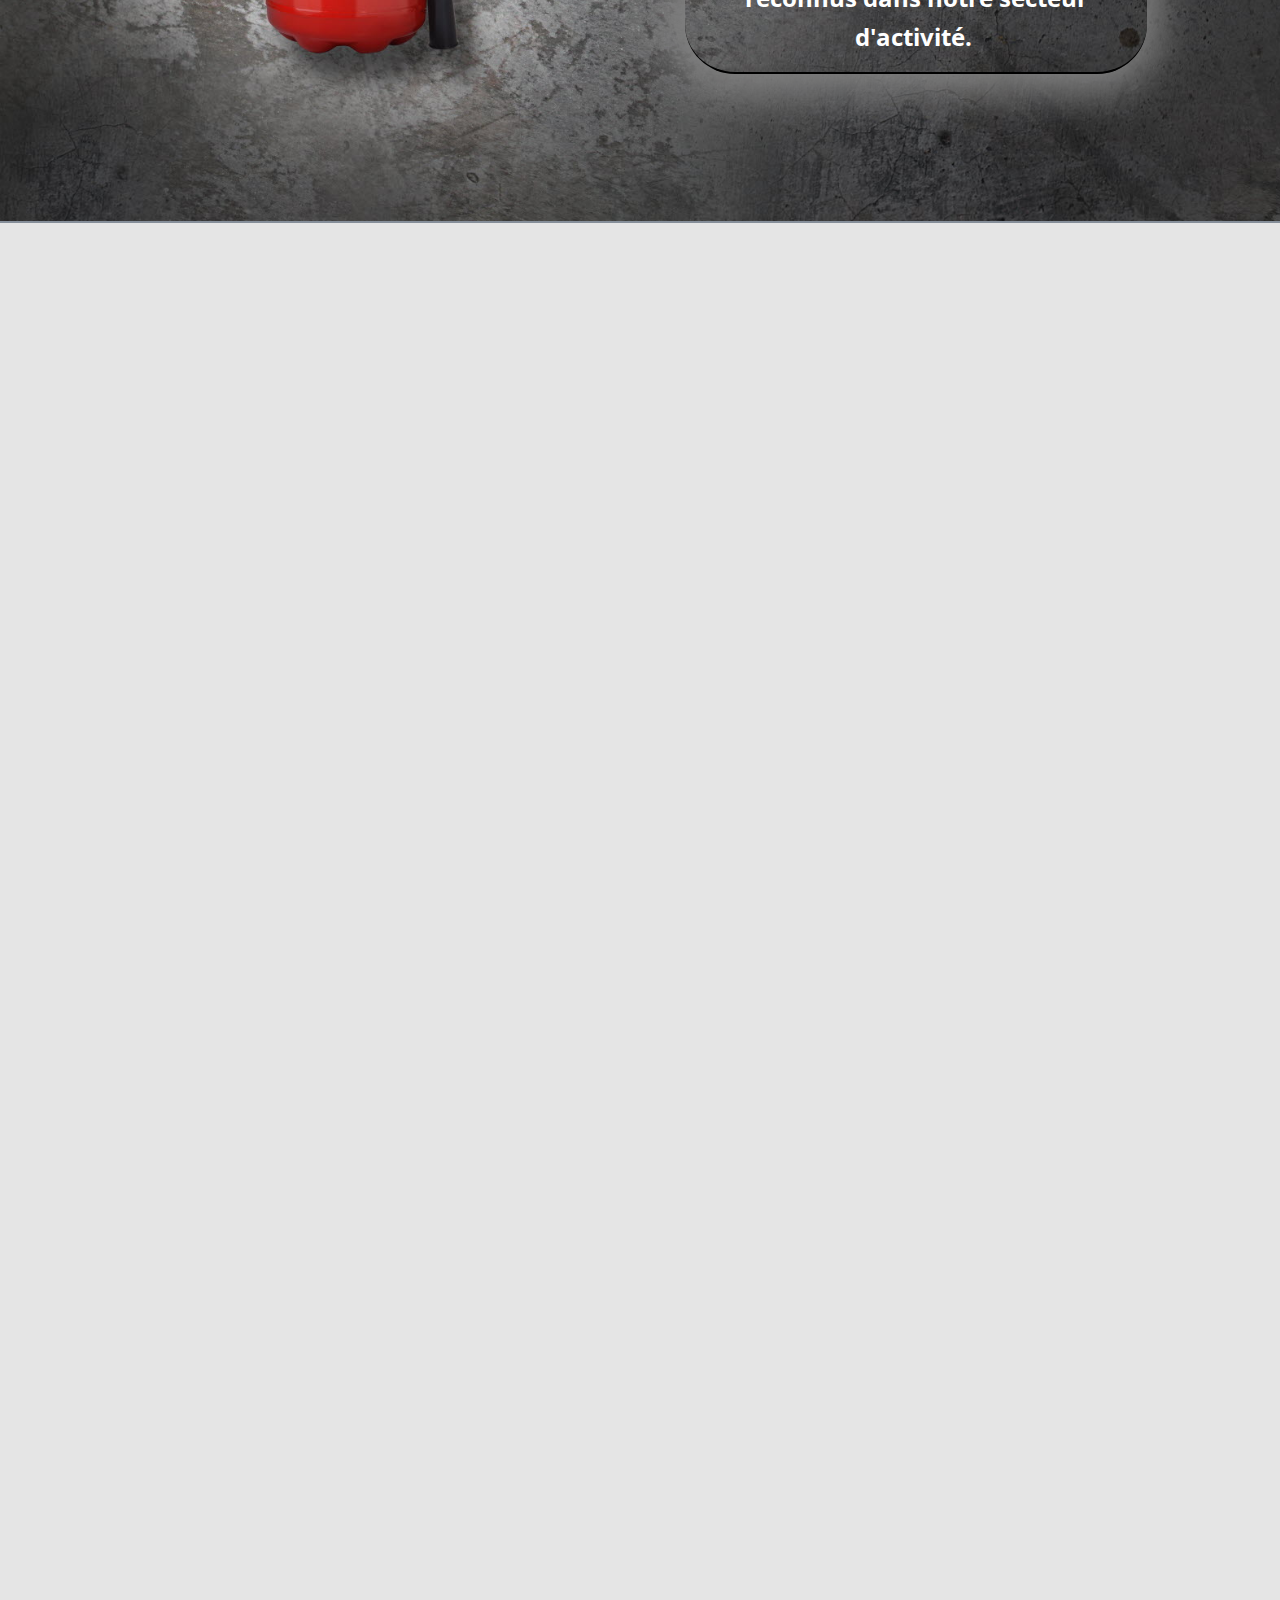
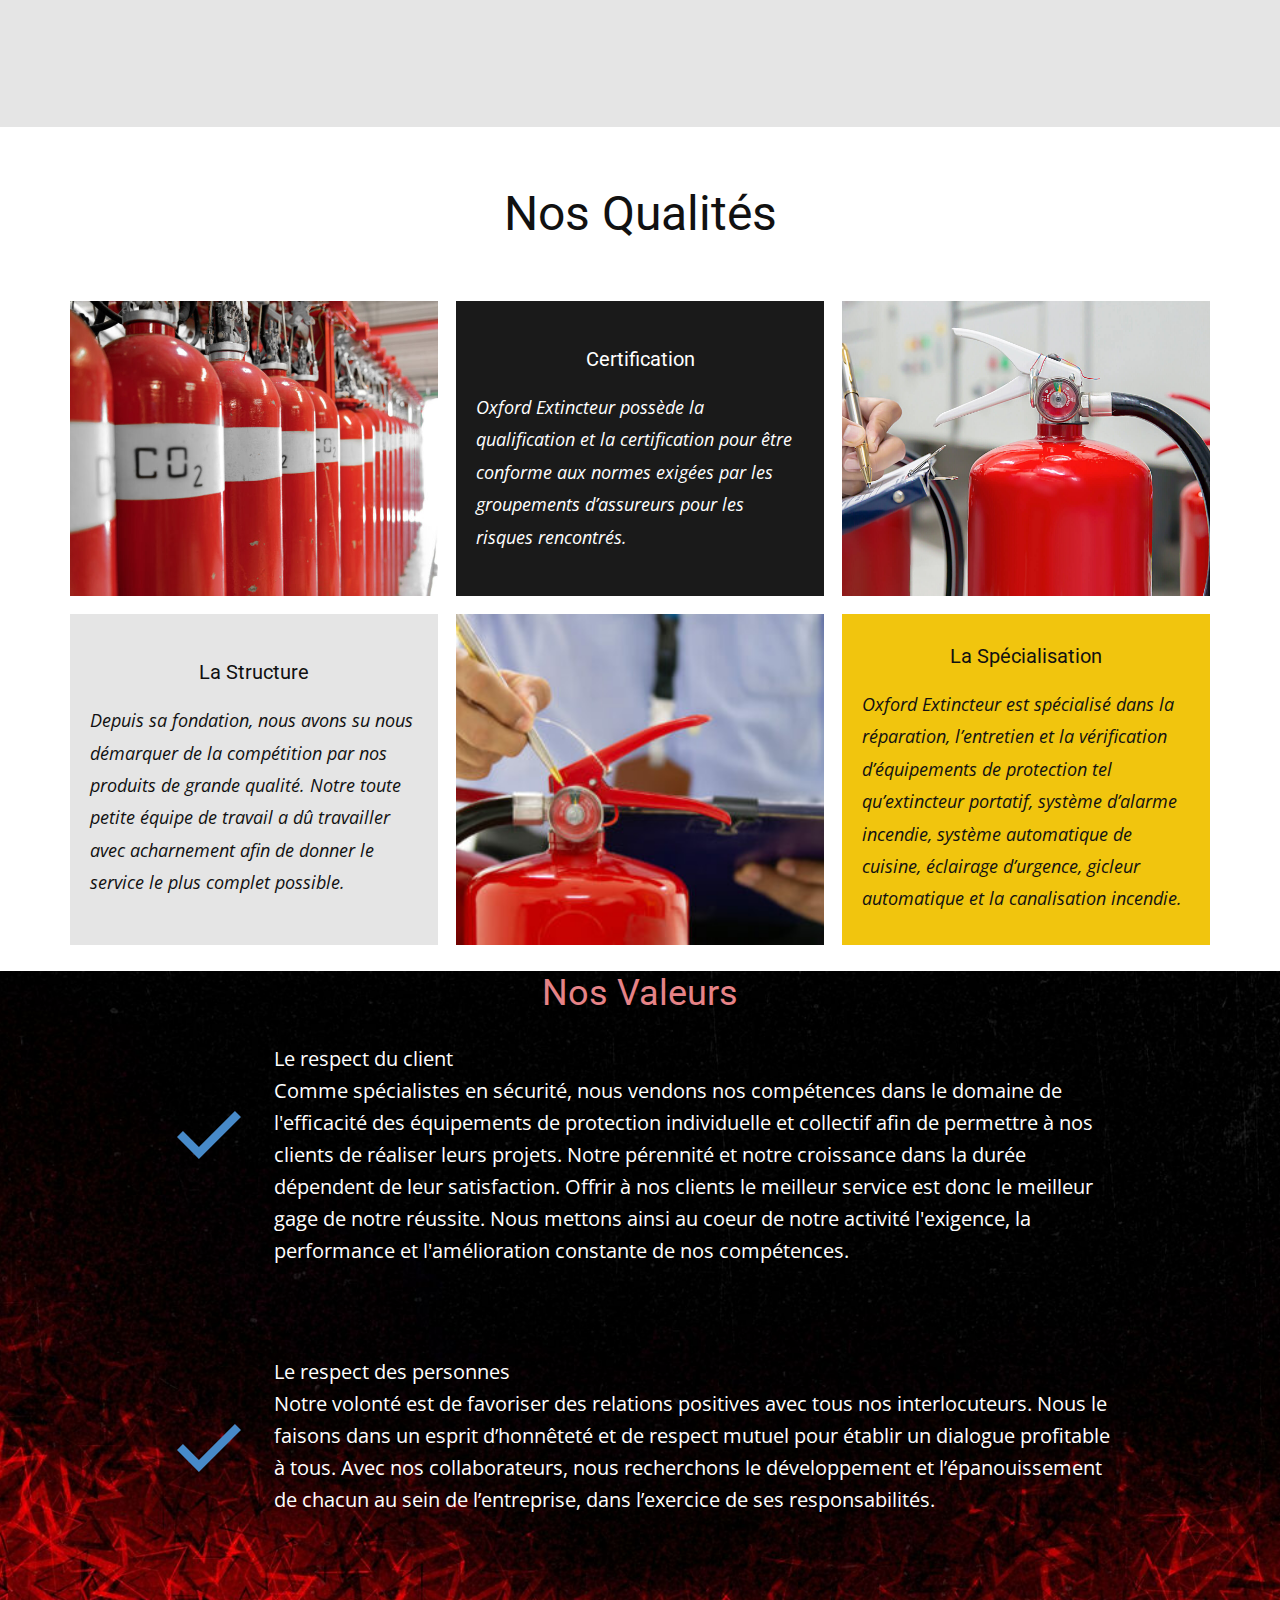
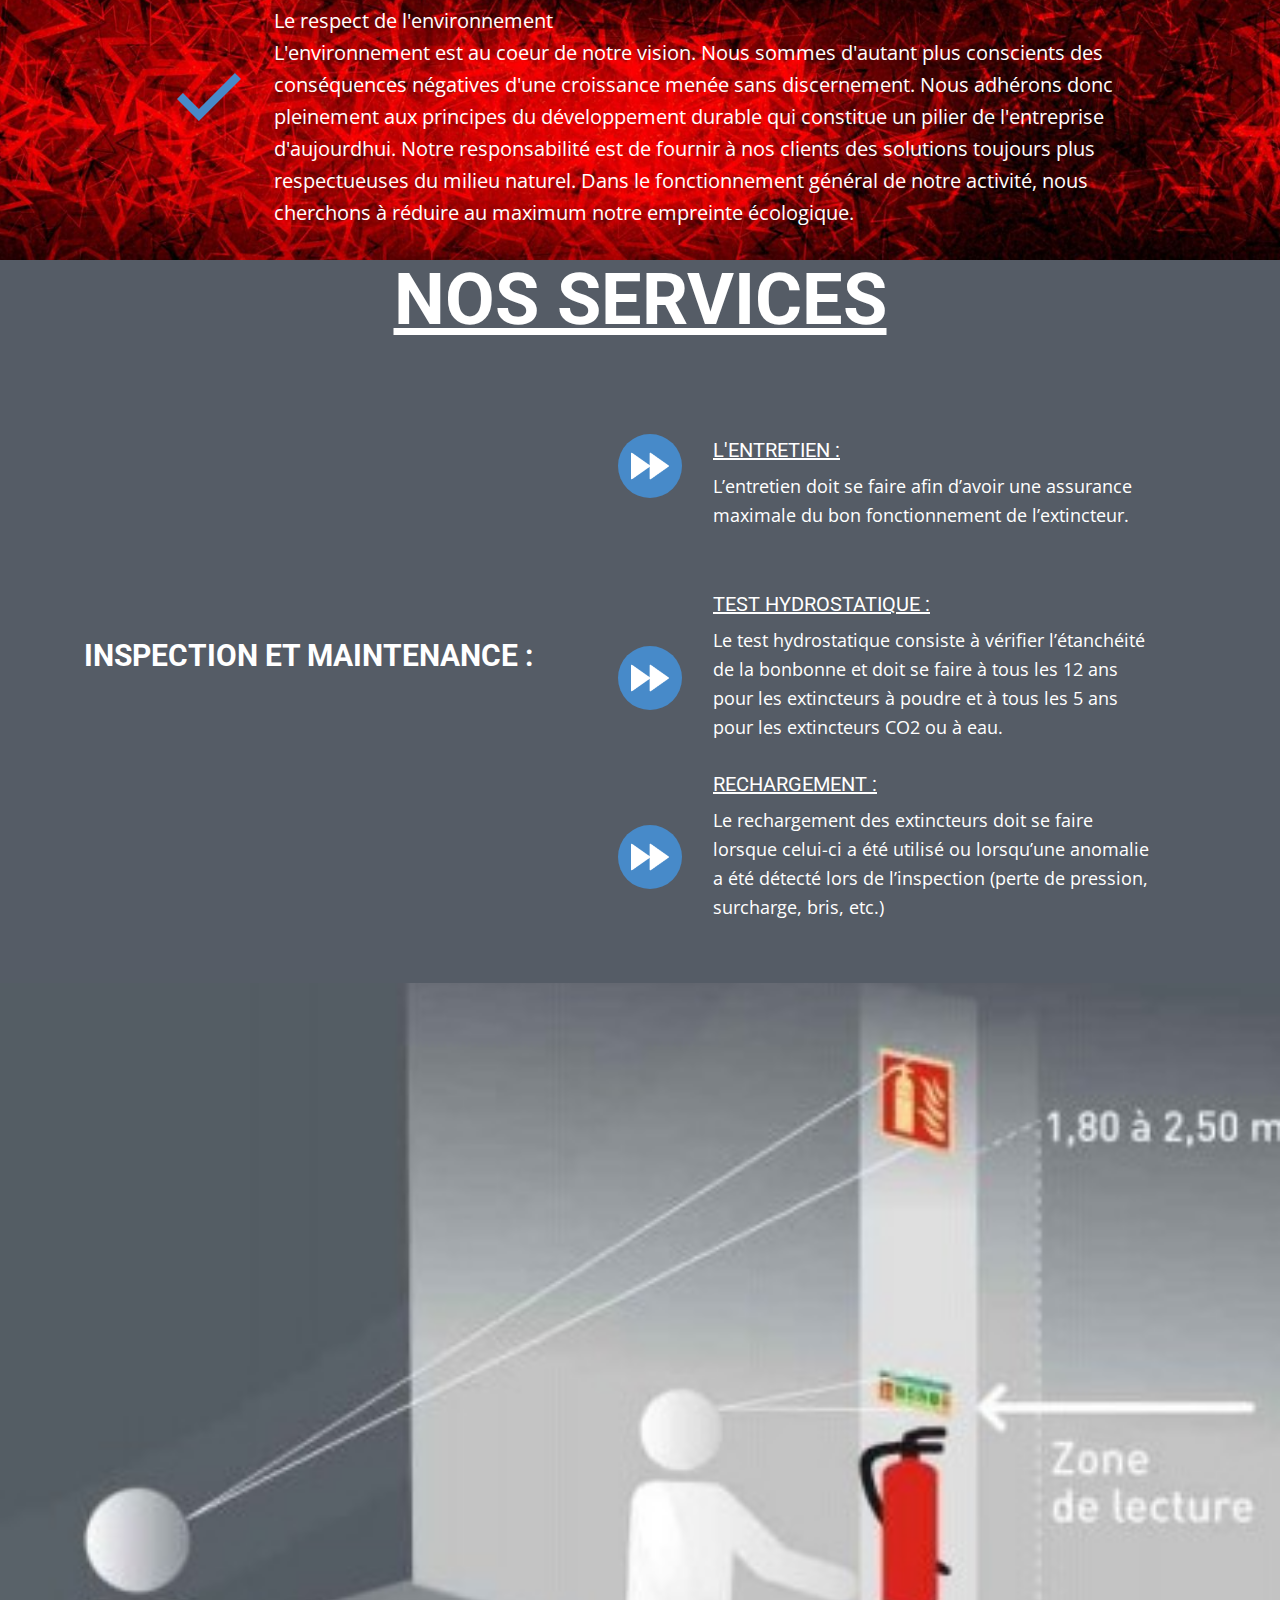
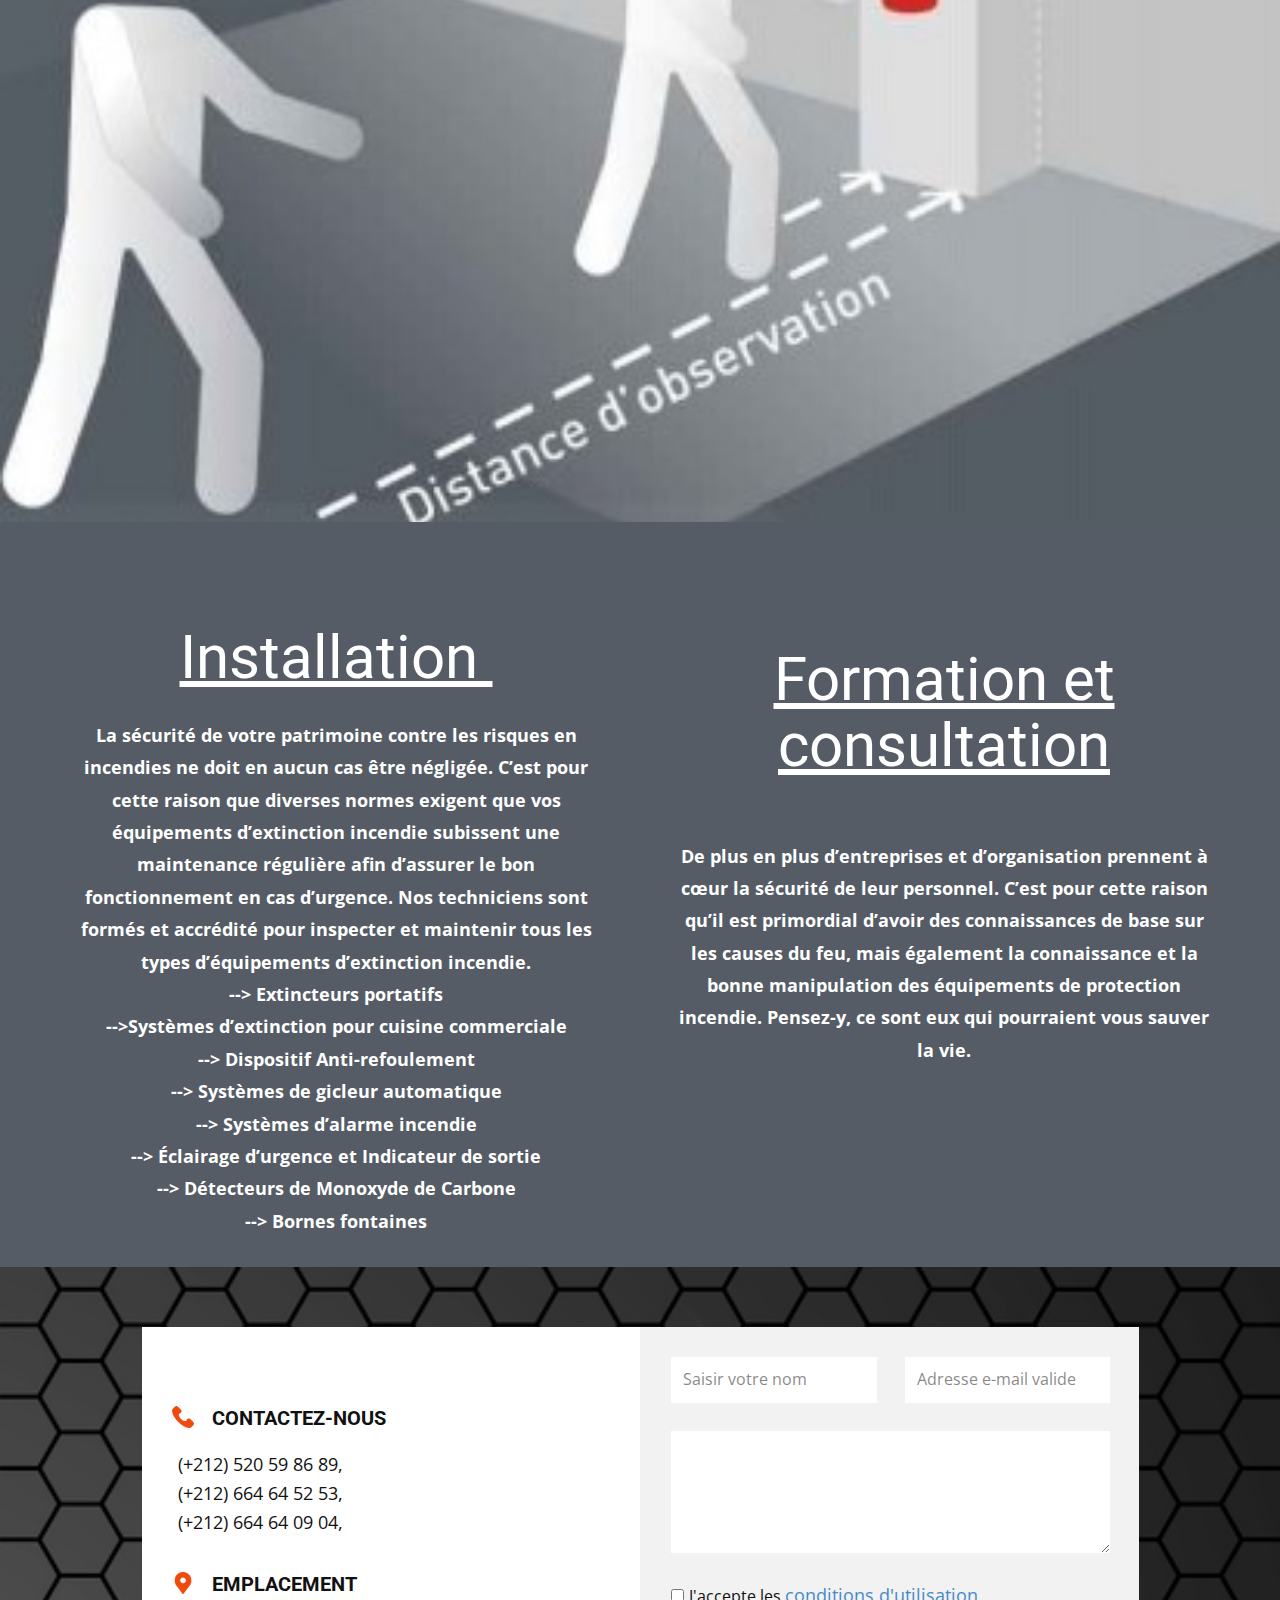
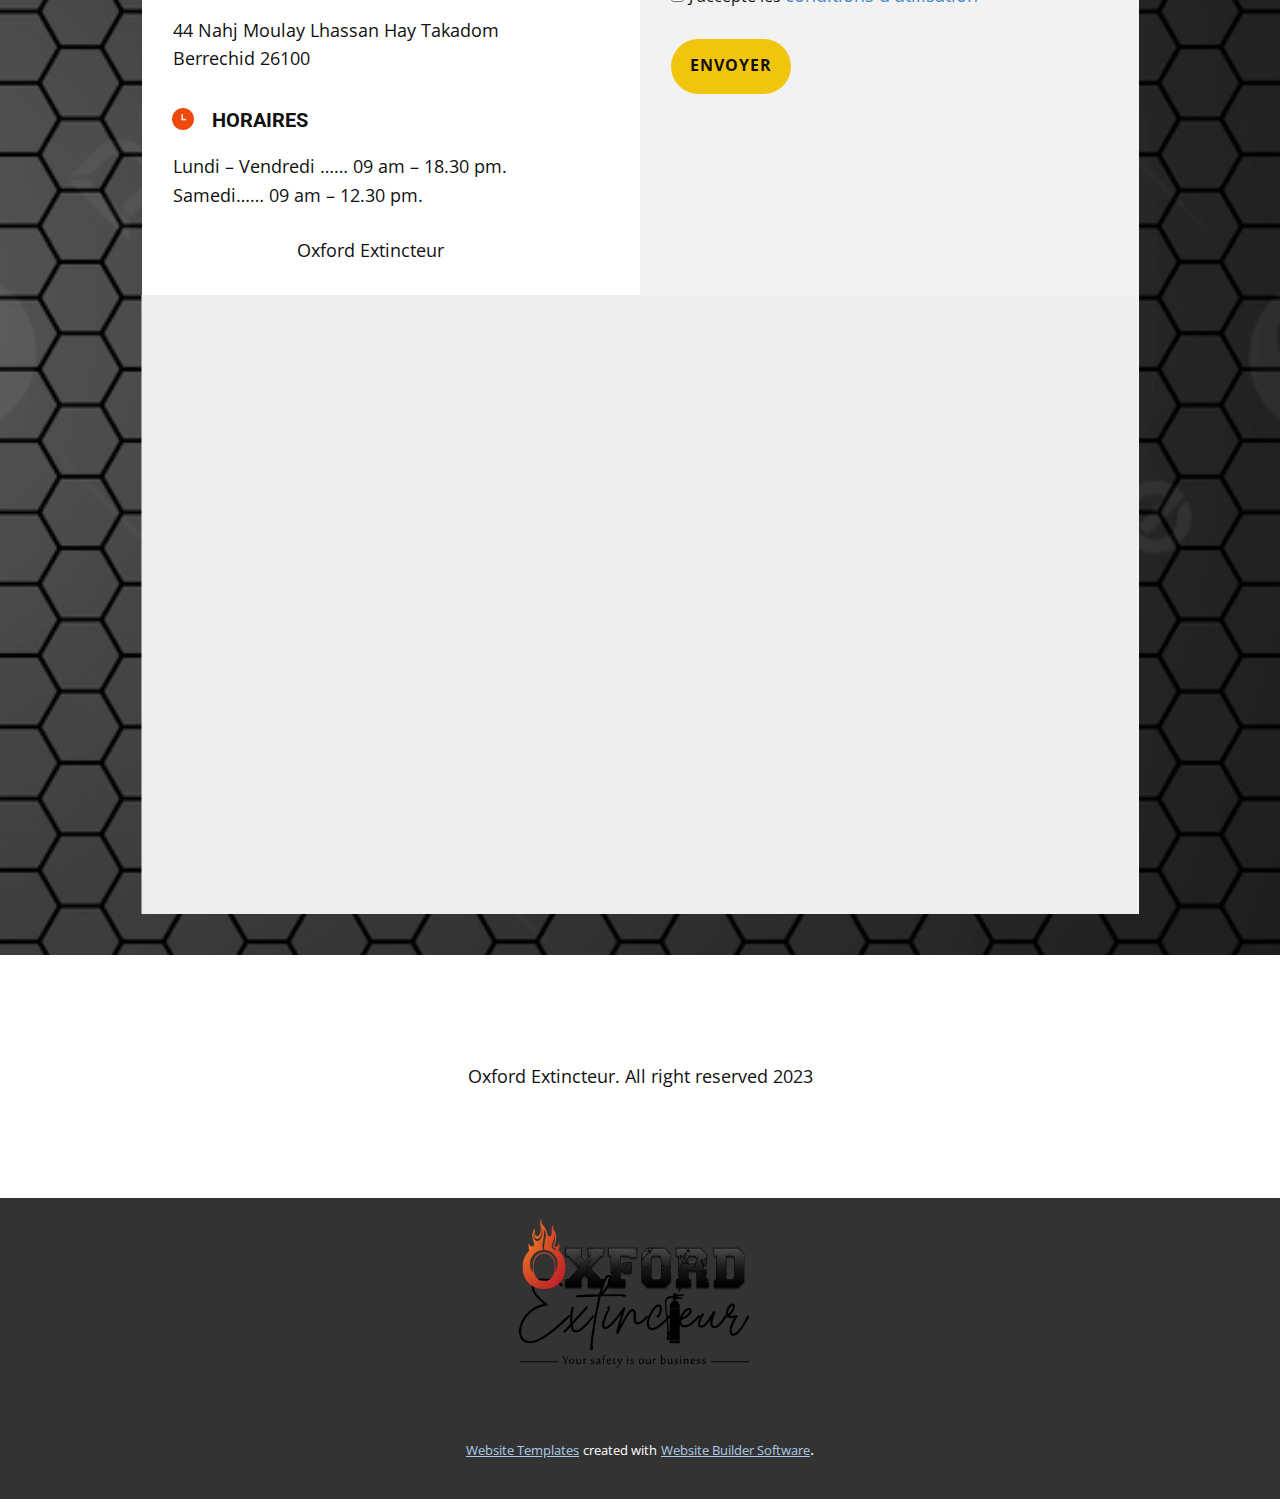
==== commit c7201d5a: "mycomm" ====
--- a/index.html
+++ b/index.html
@@ -367,7 +367,7 @@
                       </div>
                       <div class="u-form-email u-form-group u-form-partition-factor-2">
                         <label for="email-5a14" class="u-form-control-hidden u-label" wfd-invisible="true">Email</label>
-                        <input type="email" placeholder="Saisir une adresse e-mail valide" id="email-5a14" name="email" class="u-border-none u-input u-input-rectangle" required="">
+                        <input type="email" placeholder="Adresse e-mail valide" id="email-5a14" name="email" class="u-border-none u-input u-input-rectangle" required="">
                       </div>
                       <div class="u-form-group u-form-message">
                         <label for="message-5a14" class="u-form-control-hidden u-label" wfd-invisible="true">Message</label>
